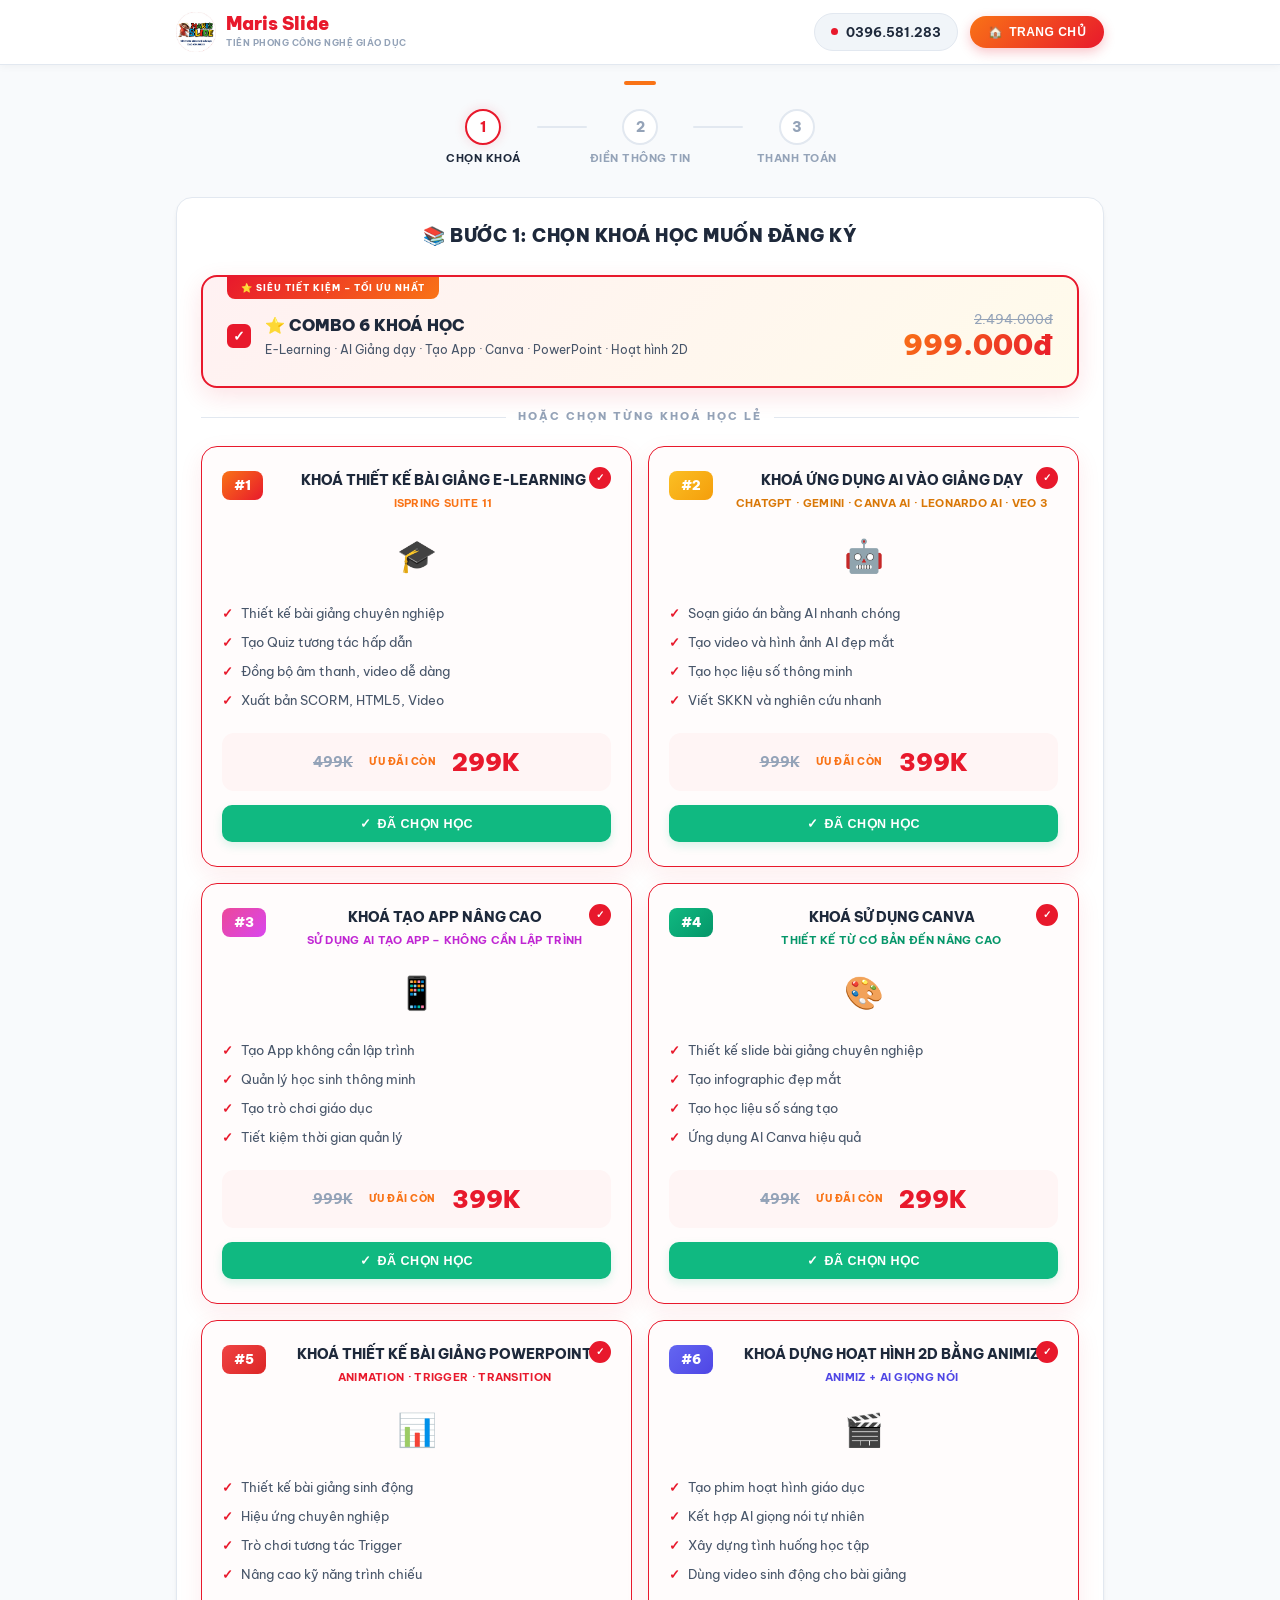
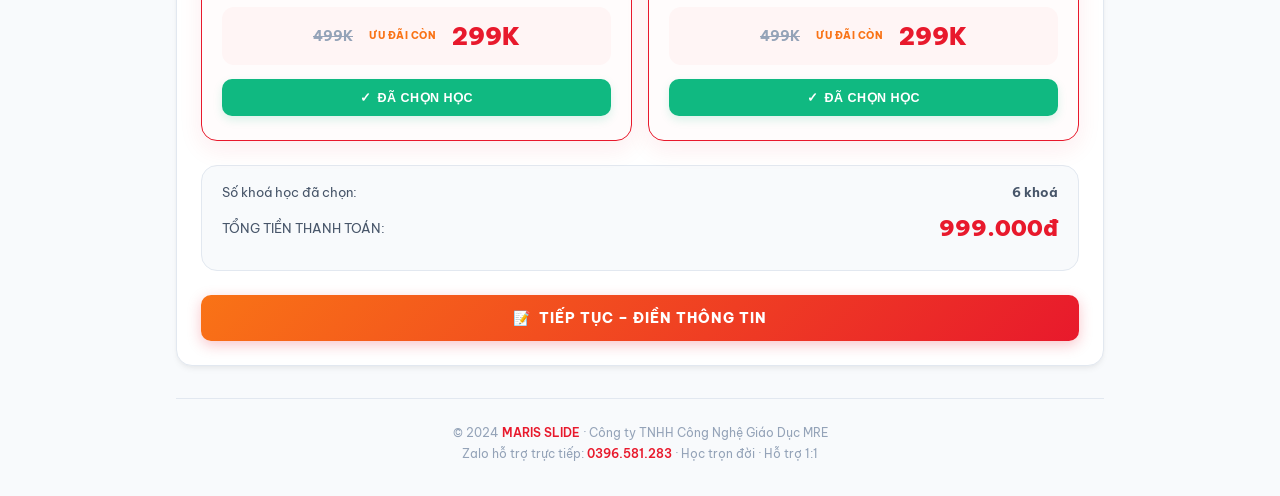
==== public/dangky.html @ 6b8b366e "Add files via upload" ====
<!doctype html>
<html lang="vi">
<head>
  <meta charset="UTF-8" />
  <meta name="viewport" content="width=device-width, initial-scale=1.0, maximum-scale=1.0" />
  <title>Đăng Ký & Thanh Toán – Khoá Học Công Nghệ | MARIS SLIDE</title>
  <meta name="description" content="Đăng ký ngay các khoá học công nghệ dành cho giáo viên. Thanh toán nhanh chóng, tiện lợi qua QR code ngân hàng." />
  <link rel="preconnect" href="https://fonts.googleapis.com" />
  <link rel="preconnect" href="https://fonts.gstatic.com" crossorigin />
  <link href="https://fonts.googleapis.com/css2?family=Be+Vietnam+Pro:wght@400;500;600;700;800;900&display=swap" rel="stylesheet" />
  <style>
    /* ============================================
       RESET & VARIABLES
       ============================================ */
    *, *::before, *::after { box-sizing: border-box; margin: 0; padding: 0; }

    :root {
      --red: #e8192c;
      --red-dark: #c01020;
      --orange: #f97316;
      --orange-light: #fdba74;
      --yellow: #fbbf24;
      --green: #10b981;
      --green-dark: #059669;
      --bg-page: #f8fafc;
      --bg-card: #ffffff;
      --text-dark: #1e293b;
      --text-body: #475569;
      --text-muted: #94a3b8;
      --border: #e2e8f0;
      --font: 'Be Vietnam Pro', sans-serif;
      --radius: 16px;
      --radius-sm: 10px;
      --shadow: 0 4px 6px -1px rgba(0,0,0,0.05), 0 2px 4px -1px rgba(0,0,0,0.03);
      --shadow-lg: 0 10px 25px -5px rgba(0,0,0,0.08), 0 8px 10px -6px rgba(0,0,0,0.05);
    }

    html { scroll-behavior: smooth; }

    body {
      font-family: var(--font);
      background: var(--bg-page);
      color: var(--text-body);
      line-height: 1.6;
      min-height: 100vh;
    }

    .wrap { position: relative; z-index: 1; max-width: 960px; margin: 0 auto; padding: 0 16px; }

    /* ============================================
       HEADER (Matches Screenshot Light Theme)
       ============================================ */
    header.top-nav {
      background: #ffffff;
      border-bottom: 1px solid var(--border);
      position: sticky; top: 0; z-index: 100;
      box-shadow: 0 2px 8px rgba(0,0,0,0.04);
    }

    .top-nav-inner {
      display: flex; align-items: center; justify-content: space-between;
      max-width: 960px; margin: 0 auto; padding: 12px 16px;
    }

    .brand-logo-area {
      display: flex; align-items: center; gap: 10px;
      text-decoration: none;
    }

    .brand-logo-img {
      height: 40px; width: auto; object-fit: contain; border-radius: 6px;
    }

    .brand-title-area { display: flex; flex-direction: column; }
    .brand-main-title { font-size: 18px; font-weight: 900; color: var(--red); line-height: 1.1; }
    .brand-tagline { font-size: 9px; font-weight: 700; color: var(--text-muted); text-transform: uppercase; letter-spacing: 0.5px; margin-top: 2px; }

    .nav-actions { display: flex; align-items: center; gap: 12px; }

    .phone-pill {
      display: flex; align-items: center; gap: 8px;
      font-size: 13px; font-weight: 700; color: var(--text-dark);
      background: #f1f5f9; border: 1.5px solid var(--border);
      padding: 8px 16px; border-radius: 50px; text-decoration: none;
      transition: all 0.25s;
    }

    .phone-pill::before {
      content: ''; width: 7px; height: 7px; border-radius: 50%;
      background: var(--red); animation: pulse-dot 1.5s ease-in-out infinite;
    }

    @keyframes pulse-dot {
      0%, 100% { box-shadow: 0 0 0 0 rgba(232,25,44,0.6); }
      50% { box-shadow: 0 0 0 5px rgba(232,25,44,0); }
    }

    .phone-pill:hover { border-color: var(--red); color: var(--red); background: #fff1f3; }

    .nav-btn {
      display: inline-flex; align-items: center; gap: 6px;
      background: linear-gradient(135deg, var(--orange), var(--red));
      color: #ffffff; font-size: 12px; font-weight: 800;
      padding: 9px 18px; border-radius: 50px; border: none;
      text-transform: uppercase; letter-spacing: 0.5px;
      box-shadow: 0 4px 12px rgba(232,25,44,0.25);
      cursor: pointer; transition: all 0.25s;
    }

    .nav-btn:hover {
      transform: translateY(-1px);
      box-shadow: 0 6px 16px rgba(232,25,44,0.35);
    }

    /* Small Orange bar under header */
    .header-bar-accent {
      width: 32px; height: 4px; background: var(--orange);
      border-radius: 2px; margin: 16px auto 0;
    }

    /* ============================================
       STEPS INDICATOR (Light Theme)
       ============================================ */
    .steps-bar {
      display: flex; align-items: center; justify-content: center;
      gap: 0; margin: 24px auto 32px; max-width: 440px; padding: 0 10px;
    }

    .step-item { display: flex; flex-direction: column; align-items: center; gap: 6px; flex: 1; }

    .step-circle {
      width: 36px; height: 36px; border-radius: 50%;
      display: flex; align-items: center; justify-content: center;
      font-weight: 800; font-size: 14px;
      border: 2px solid var(--border); background: #ffffff; color: var(--text-muted);
      transition: all 0.35s ease;
    }

    .step-circle.active {
      border-color: var(--red); background: #ffffff; color: var(--red);
      box-shadow: 0 0 12px rgba(232,25,44,0.15);
    }

    .step-circle.done {
      border-color: var(--green); background: var(--green); color: #ffffff;
      box-shadow: 0 0 8px rgba(16,185,129,0.2);
    }

    .step-label { font-size: 11px; font-weight: 700; color: var(--text-muted); text-transform: uppercase; letter-spacing: 0.5px; text-align:center; line-height: 1.3; }
    .step-label.active { color: var(--text-dark); }
    .step-label.done { color: var(--green); }

    .step-connector {
      height: 2px; flex: 1; max-width: 50px;
      background: var(--border); border-radius: 1px; margin-bottom: 20px;
      transition: background 0.35s ease;
    }
    .step-connector.done { background: var(--green); }

    /* ============================================
       PAGE CONTAINER
       ============================================ */
    .container-body {
      background: #ffffff; border: 1px solid var(--border);
      border-radius: var(--radius); padding: 24px;
      box-shadow: var(--shadow); margin-bottom: 32px;
    }

    .sec-title {
      font-size: 18px; font-weight: 900; color: var(--text-dark);
      text-align: center; margin-bottom: 24px; text-transform: uppercase; letter-spacing: 0.5px;
    }

    /* ============================================
       STEP 1: COURSE SELECTION
       ============================================ */
    #step1 { display: block; }
    #step2 { display: none; }
    #step3 { display: none; }

    /* Combo Banner (Screenshot matching style) */
    .combo-banner {
      background: linear-gradient(135deg, #fff5f5 0%, #fffbf5 50%, #ffffff 100%);
      border: 2px solid var(--orange); border-radius: var(--radius);
      padding: 24px; margin-bottom: 20px; position: relative; overflow: hidden;
      cursor: pointer; transition: all 0.3s ease;
      box-shadow: 0 4px 15px rgba(249,115,22,0.06);
    }

    .combo-banner:hover {
      transform: translateY(-2px);
      box-shadow: 0 8px 24px rgba(249,115,22,0.12);
    }

    .combo-banner.selected {
      border-color: var(--red);
      background: linear-gradient(135deg, #fff1f2 0%, #fffbeb 100%);
      box-shadow: 0 8px 24px rgba(232,25,44,0.12);
    }

    .combo-badge-top {
      position: absolute; top: 0; left: 24px;
      background: linear-gradient(135deg, var(--red), var(--orange));
      font-size: 9px; font-weight: 800; color: #ffffff; padding: 4px 14px;
      border-radius: 0 0 8px 8px; letter-spacing: 1px; text-transform: uppercase;
    }

    .combo-inner {
      display: flex; align-items: center; justify-content: space-between;
      flex-wrap: wrap; gap: 16px; margin-top: 8px;
    }

    .combo-left { display: flex; align-items: center; gap: 14px; flex: 1; min-width: 0; }

    .combo-check {
      width: 24px; height: 24px; border-radius: 6px; border: 2px solid var(--orange);
      background: #ffffff; display: flex; align-items: center; justify-content: center;
      font-size: 14px; font-weight: 900; flex-shrink: 0; transition: all 0.3s;
      color: transparent;
    }

    .combo-banner.selected .combo-check {
      background: var(--red); border-color: var(--red); color: #ffffff;
    }

    .combo-name { font-size: 16px; font-weight: 900; color: var(--text-dark); text-transform: uppercase; }
    .combo-sub { font-size: 12px; color: var(--text-body); margin-top: 3px; line-height: 1.4; }

    .combo-price { text-align: right; flex-shrink: 0; }
    .combo-price-old { font-size: 13px; color: var(--text-muted); text-decoration: line-through; display: block; }
    .combo-price-new {
      font-size: 28px; font-weight: 900;
      background: linear-gradient(135deg, var(--orange), var(--red));
      -webkit-background-clip: text; -webkit-text-fill-color: transparent; background-clip: text;
      line-height: 1.1;
    }

    .divider-or {
      text-align: center; font-size: 11px; font-weight: 800; color: var(--text-muted);
      text-transform: uppercase; letter-spacing: 2px; margin: 20px 0;
      display: flex; align-items: center; gap: 12px;
    }
    .divider-or::before, .divider-or::after {
      content: ''; flex: 1; height: 1px; background: var(--border);
    }

    /* Course Grid */
    .courses-grid {
      display: grid; grid-template-columns: repeat(2, 1fr); gap: 16px;
    }

    @media (max-width: 640px) {
      .courses-grid { grid-template-columns: 1fr; gap: 14px; }
    }

    /* Cards (Match Screenshot Style) */
    .course-card {
      background: var(--bg-card);
      border: 1px solid var(--border);
      border-radius: var(--radius); padding: 24px 20px;
      cursor: pointer; position: relative; overflow: hidden;
      transition: all 0.3s cubic-bezier(0.16, 1, 0.3, 1);
      display: flex; flex-direction: column; gap: 14px;
      box-shadow: 0 4px 12px rgba(0,0,0,0.015);
    }

    .course-card:hover {
      transform: translateY(-3px);
      box-shadow: var(--shadow-lg);
      border-color: #cbd5e1;
    }

    .course-card.selected {
      border-color: var(--red);
      box-shadow: 0 8px 24px rgba(232,25,44,0.08);
      background: #fffcfc;
    }

    .card-top { display: flex; align-items: flex-start; gap: 12px; }

    /* Number badge sitting top-left (Screenshot style) */
    .card-num-badge {
      font-size: 13px; font-weight: 900; color: #ffffff;
      padding: 4px 12px; border-radius: 8px; flex-shrink: 0;
    }

    .course-card.selected .card-check-corner {
      background: var(--red); border-color: var(--red); color: #ffffff;
    }

    .card-check-corner {
      position: absolute; top: 20px; right: 20px;
      width: 22px; height: 22px; border-radius: 50%;
      border: 2px solid var(--border); background: #ffffff;
      display: flex; align-items: center; justify-content: center;
      font-size: 10px; font-weight: 900; color: transparent;
      transition: all 0.25s;
    }

    .card-icon { font-size: 32px; display: block; margin: 4px auto 0; text-align: center; }

    .card-info { flex: 1; min-width: 0; text-align: center; }
    .card-title { font-size: 14px; font-weight: 800; text-transform: uppercase; color: var(--text-dark); line-height: 1.4; }
    .card-subtitle { font-size: 11px; font-weight: 700; margin-top: 4px; letter-spacing: 0.3px; text-transform: uppercase; }

    /* Red bullet feature list */
    .card-features { list-style: none; flex: 1; padding: 4px 0; }
    .card-features li {
      font-size: 12.5px; color: var(--text-body); padding: 4px 0;
      display: flex; gap: 8px; align-items: flex-start;
    }
    .card-features li::before {
      content: '✓'; color: var(--red); font-weight: 900; font-size: 13px; flex-shrink: 0;
    }

    /* Pricing box (Light pink theme) */
    .card-pricing-box {
      display: flex; align-items: center; justify-content: center; gap: 16px;
      background: #fff5f5; border-radius: 12px; padding: 10px 14px;
    }
    .price-old { font-size: 14px; font-weight: 700; color: var(--text-muted); text-decoration: line-through; }
    .price-promo-lbl { font-size: 10px; font-weight: 800; color: var(--orange); text-transform: uppercase; letter-spacing: 0.5px; }
    .price-new {
      font-size: 24px; font-weight: 900; color: var(--red);
    }

    /* Orange gradient main buttons (Screenshot style) */
    .card-select-btn {
      width: 100%; padding: 11px; border: none; border-radius: 10px;
      font-size: 12.5px; font-weight: 800; text-transform: uppercase; letter-spacing: 0.5px;
      background: linear-gradient(135deg, var(--orange), var(--red));
      color: #ffffff; cursor: pointer; transition: all 0.25s;
      display: flex; align-items: center; justify-content: center; gap: 6px;
      box-shadow: 0 4px 10px rgba(232,25,44,0.15);
    }

    .course-card.selected .card-select-btn {
      background: var(--green);
      box-shadow: 0 4px 10px rgba(16,185,129,0.15);
    }

    /* Price Summary Box */
    .price-summary {
      background: #f8fafc; border: 1.5px solid var(--border); border-radius: var(--radius);
      padding: 16px 20px; margin: 24px 0; display: none;
    }

    .price-summary.show { display: block; }
    .ps-row { display: flex; justify-content: space-between; align-items: center; font-size: 13px; color: var(--text-body); margin-bottom: 8px; }
    .ps-row:last-child { margin-bottom: 0; }
    .ps-total {
      font-size: 22px; font-weight: 900; color: var(--red);
    }

    /* ============================================
       STEP 2: FORM INPUTS
       ============================================ */
    .form-card { display: flex; flex-direction: column; gap: 20px; }

    .selected-summary {
      background: #f8fafc; border: 1.5px solid var(--border);
      border-radius: var(--radius-sm); padding: 16px; margin-bottom: 8px;
    }
    .ss-title { font-size: 12px; font-weight: 800; color: var(--text-dark); text-transform: uppercase; letter-spacing: 1px; margin-bottom: 12px; }
    .ss-course { font-size: 13px; color: var(--text-body); padding: 4px 0; display: flex; align-items: center; gap: 8px; }
    .ss-course::before { content: '✓'; color: var(--green); font-weight: 900; }
    .ss-total { font-size: 15px; font-weight: 800; color: var(--red); margin-top: 10px; padding-top: 10px; border-top: 1px dashed var(--border); }

    .form-group { display: flex; flex-direction: column; gap: 6px; }
    .form-grid { display: grid; grid-template-columns: 1fr 1fr; gap: 16px; }
    @media (max-width: 640px) { .form-grid { grid-template-columns: 1fr; gap: 14px; } }

    .form-label {
      font-size: 11px; font-weight: 800; color: var(--text-dark);
      text-transform: uppercase; letter-spacing: 0.5px;
    }

    .form-input {
      width: 100%; padding: 12px 14px;
      background: #ffffff; border: 1.5px solid var(--border);
      border-radius: var(--radius-sm); color: var(--text-dark); font-size: 14px;
      outline: none; transition: all 0.25s;
    }

    .form-input::placeholder { color: var(--text-muted); }
    .form-input:focus {
      border-color: var(--red);
      box-shadow: 0 0 0 3px rgba(232,25,44,0.06);
    }

    .form-err { color: var(--red); font-size: 12px; font-weight: 700; margin-top: 4px; }

    /* ============================================
       STEP 3: PAYMENT
       ============================================ */
    .pay-card { border-radius: var(--radius); overflow: hidden; }

    .pay-header {
      padding: 16px 20px; background: #fff5f5; border-bottom: 1.5px solid var(--border);
    }
    .pay-course-lbl {
      font-size: 13px; font-weight: 700; color: var(--red);
      background: #ffffff; border: 1px solid rgba(232,25,44,0.2);
      border-radius: 6px; padding: 6px 12px; display: inline-block; margin-top: 8px;
    }

    .pay-code-box {
      background: linear-gradient(135deg, #fffbeb, #fffbeb);
      border: 1.5px solid var(--orange-light); border-radius: var(--radius-sm);
      padding: 16px; text-align: center; margin: 16px 0;
    }
    .pay-code-label { font-size: 11px; font-weight: 800; text-transform: uppercase; letter-spacing: 1px; color: var(--text-body); margin-bottom: 6px; }
    .pay-code-value {
      font-size: 26px; font-weight: 900; letter-spacing: 4px; color: var(--orange);
      font-family: 'Courier New', monospace; margin-bottom: 4px; cursor: pointer;
    }
    .pay-code-hint { font-size: 11px; color: var(--text-muted); }

    /* Bank tabs */
    .bank-tabs { display: flex; gap: 8px; margin-bottom: 16px; }
    .bank-tab {
      flex: 1; padding: 10px 8px;
      border: 1.5px solid var(--border); border-radius: var(--radius-sm);
      background: #f8fafc; color: var(--text-body);
      font-size: 13px; font-weight: 700; cursor: pointer; font-family: var(--font);
      transition: all 0.25s;
    }
    .bank-tab.active {
      border-color: var(--red); background: #ffffff; color: var(--red);
      box-shadow: 0 2px 8px rgba(232,25,44,0.06);
    }

    /* Bank panel */
    .bank-panel { display: none; }
    .bank-panel.active { display: block; }

    .bi-row { display: flex; align-items: center; gap: 12px; padding: 10px 14px; background: #f8fafc; border: 1px solid var(--border); border-radius: 8px; margin-bottom: 6px; }
    .bi-label { font-size: 11px; font-weight: 800; color: var(--text-muted); text-transform: uppercase; min-width: 90px; flex-shrink: 0; }
    .bi-value { font-size: 13px; font-weight: 700; color: var(--text-dark); }
    .bi-stk { font-size: 18px; font-weight: 900; color: var(--red); cursor: pointer; display: flex; align-items: center; gap: 6px; }
    .bi-stk:hover { color: var(--orange); }

    /* QR Code */
    .qr-wrap { text-align: center; padding: 16px 0 8px; }
    .qr-label { font-size: 11px; color: var(--text-muted); text-transform: uppercase; letter-spacing: 0.5px; margin-bottom: 12px; }
    .qr-frame { background: #ffffff; border-radius: 12px; padding: 10px; display: inline-block; box-shadow: 0 4px 20px rgba(0,0,0,0.05); border: 1.5px solid var(--border); }
    .qr-img { width: 180px; height: 180px; display: block; border-radius: 6px; }
    .qr-brand { margin-top: 10px; font-size: 13px; font-weight: 800; }
    .mb-brand { color: #003893; }
    .tcb-brand { color: #ed1c24; }

    /* Pay note */
    .pay-note {
      display: flex; align-items: flex-start; gap: 12px;
      background: #f0fdf4; border: 1px solid #bbf7d0; border-radius: var(--radius-sm);
      padding: 14px 16px; margin: 16px 0;
    }
    .pay-note-ico { font-size: 20px; flex-shrink: 0; }
    .pay-note-txt { font-size: 13px; color: var(--text-body); line-height: 1.6; }
    .pay-note-txt strong { color: var(--green-dark); }
    .pay-note-txt a { color: var(--red); text-decoration: none; font-weight: 700; }

    /* Zalo btn */
    .zalo-btn {
      display: flex; align-items: center; justify-content: center; gap: 8px;
      width: 100%; padding: 14px; background: #0068ff;
      color: #ffffff; font-size: 14px; font-weight: 800;
      border-radius: var(--radius-sm); text-decoration: none;
      text-transform: uppercase; letter-spacing: 1px;
      box-shadow: 0 4px 14px rgba(0,104,255,0.3);
      transition: all 0.28s;
    }
    .zalo-btn:hover { transform: translateY(-1px); box-shadow: 0 6px 20px rgba(0,104,255,0.4); }

    /* ============================================
       BUTTONS
       ============================================ */
    .btn-primary {
      width: 100%; padding: 14px; margin-top: 10px;
      background: linear-gradient(135deg, var(--orange), var(--red));
      color: #ffffff; font-size: 14px; font-weight: 800;
      border: none; border-radius: var(--radius-sm); cursor: pointer;
      text-transform: uppercase; letter-spacing: 1px;
      box-shadow: 0 4px 14px rgba(232,25,44,0.25);
      transition: all 0.28s;
      display: flex; align-items: center; justify-content: center; gap: 8px;
      font-family: var(--font);
    }
    .btn-primary:hover:not(:disabled) { transform: translateY(-1px); box-shadow: 0 6px 20px rgba(232,25,44,0.35); }
    .btn-primary:disabled { opacity: 0.6; cursor: not-allowed; }

    .btn-back {
      display: flex; align-items: center; justify-content: center; gap: 6px;
      width: 100%; padding: 11px;
      background: #f1f5f9; border: 1.5px solid var(--border);
      border-radius: var(--radius-sm); color: var(--text-body);
      font-size: 13px; font-weight: 700; cursor: pointer;
      transition: all 0.25s; margin-top: 10px;
    }
    .btn-back:hover { background: #e2e8f0; }

    /* ============================================
       SUCCESS PANEL
       ============================================ */
    .success-panel { text-align: center; padding: 24px 16px; display: none; }
    .success-panel.show { display:block; }
    .success-icon { font-size: 54px; display: block; margin-bottom: 12px; }
    .success-title { font-size: 20px; font-weight: 900; color: var(--green-dark); margin-bottom: 8px; }
    .success-text { font-size: 13.5px; color: var(--text-body); line-height: 1.6; }

    /* ============================================
       TOAST
       ============================================ */
    .toast {
      position: fixed; bottom: 30px; left: 50%; transform: translateX(-50%);
      background: rgba(16,185,129,0.95); color: #ffffff; padding: 10px 24px;
      border-radius: 50px; font-size: 13.5px; font-weight: 700;
      z-index: 9999; opacity: 0; transition: opacity 0.3s;
      pointer-events: none; white-space: nowrap;
      box-shadow: 0 4px 12px rgba(0,0,0,0.1);
    }
    .toast.show { opacity: 1; }

    /* ============================================
       FOOTER
       ============================================ */
    footer {
      text-align: center; padding: 24px 16px 32px;
      border-top: 1px solid var(--border);
      margin-top: 16px;
    }
    footer p { color: var(--text-muted); font-size: 11.5px; line-height: 1.8; }
    footer a { color: var(--red); text-decoration: none; font-weight: 600; }

    /* ============================================
       MOBILE REFINEMENTS
       ============================================ */
    @media (max-width: 480px) {
      .wrap { padding: 0 10px; }
      .container-body { padding: 16px; }
      .top-nav-inner { padding: 10px 12px; }
      .phone-pill { display: none; }
      .combo-inner { flex-direction: column; align-items: flex-start; }
      .combo-price { align-self: flex-end; margin-top: -8px; }
    }
  </style>
</head>
<body>

  <!-- HEADER -->
  <header class="top-nav">
    <div class="top-nav-inner">
      <a href="/" class="brand-logo-area">
        <img src="/logo.png" alt="Maris Slide Logo" class="brand-logo-img" onerror="this.src='src/logo.png';this.onerror=null;" />
        <div class="brand-title-area">
          <span class="brand-main-title">Maris Slide</span>
          <span class="brand-tagline">Tiên phong công nghệ giáo dục</span>
        </div>
      </a>
      <div class="nav-actions">
        <a href="https://zalo.me/0396581283" target="_blank" rel="noopener noreferrer" class="phone-pill">
          <span>0396.581.283</span>
        </a>
        <button class="nav-btn" onclick="window.location.href='/'">
          <span>🏠</span> Trang Chủ
        </button>
      </div>
    </div>
  </header>

  <div class="wrap">
    <div class="header-bar-accent"></div>

    <!-- Steps -->
    <div class="steps-bar" id="steps-bar">
      <div class="step-item">
        <div class="step-circle active" id="step-circle-1">1</div>
        <div class="step-label active" id="step-label-1">Chọn khoá</div>
      </div>
      <div class="step-connector" id="conn-1"></div>
      <div class="step-item">
        <div class="step-circle" id="step-circle-2">2</div>
        <div class="step-label" id="step-label-2">Điền thông tin</div>
      </div>
      <div class="step-connector" id="conn-2"></div>
      <div class="step-item">
        <div class="step-circle" id="step-circle-3">3</div>
        <div class="step-label" id="step-label-3">Thanh toán</div>
      </div>
    </div>

    <!-- MAIN BODY -->
    <main class="container-body">

      <!-- ==================== STEP 1: CHOOSE COURSE ==================== -->
      <section id="step1">
        <div class="sec-title">📚 Bước 1: Chọn Khoá Học Muốn Đăng Ký</div>

        <!-- Combo Card -->
        <div class="combo-banner" id="combo-card" onclick="toggleCombo()">
          <div class="combo-badge-top">⭐ Siêu tiết kiệm – Tối ưu nhất</div>
          <div class="combo-inner">
            <div class="combo-left">
              <div class="combo-check" id="combo-check">✓</div>
              <div class="combo-info">
                <div class="combo-name">⭐ COMBO 6 KHOÁ HỌC</div>
                <div class="combo-sub">E-Learning · AI Giảng dạy · Tạo App · Canva · PowerPoint · Hoạt hình 2D</div>
              </div>
            </div>
            <div class="combo-price">
              <span class="combo-price-old">2.494.000đ</span>
              <span class="combo-price-new">999.000đ</span>
            </div>
          </div>
        </div>

        <div class="divider-or">Hoặc chọn từng khoá học lẻ</div>

        <!-- Individual Grid -->
        <div class="courses-grid" id="courses-grid"></div>

        <!-- Summary -->
        <div class="price-summary" id="price-summary">
          <div class="ps-row">
            <span>Số khoá học đã chọn:</span>
            <strong id="ps-count">0</strong>
          </div>
          <div class="ps-row">
            <span>TỔNG TIỀN THANH TOÁN:</span>
            <span class="ps-total" id="ps-total">0đ</span>
          </div>
          <div class="combo-upgrade-tip" id="combo-upgrade-tip" style="display:none">
            🎉 Đã tự động áp dụng giá <strong>COMBO 999K</strong> tối ưu nhất cho thầy cô!
          </div>
        </div>

        <button class="btn-primary" style="margin-top:20px" onclick="goToStep2()">
          <span>📝</span> Tiếp Tục – Điền Thông Tin
        </button>
      </section>

      <!-- ==================== STEP 2: REGISTER FORM ==================== -->
      <section id="step2">
        <div class="sec-title">📝 Bước 2: Điền Thông Tin Đăng Ký</div>

        <div class="form-card">
          <!-- Summary recap -->
          <div class="selected-summary" id="selected-summary">
            <div class="ss-title">✅ Khoá học đăng ký</div>
            <div id="ss-list"></div>
            <div class="ss-total" id="ss-total"></div>
          </div>

          <!-- Success block -->
          <div id="reg-success-box" class="success-panel">
            <span class="success-icon">✅</span>
            <div class="success-title">Đăng ký thành công!</div>
            <div class="success-text">
              Cảm ơn thầy cô <strong id="success-name"></strong>!<br>
              Hệ thống đã ghi nhận thông tin đăng ký. Vui lòng chuyển khoản ở bước tiếp theo để nhận tài khoản kích hoạt.
            </div>
            <button class="btn-primary" style="margin-top:24px" onclick="goToStep3()">
              <span>💳</span> Đi Đến Thanh Toán
            </button>
          </div>

          <!-- Input fields -->
          <form id="reg-form" onsubmit="submitForm(event)" novalidate>
            <div class="form-group">
              <label class="form-label" for="f-name">👤 Họ và Tên</label>
              <input id="f-name" class="form-input" type="text" placeholder="Nhập họ và tên đầy đủ..." autocomplete="name" />
            </div>
            <div class="form-group">
              <label class="form-label" for="f-email">📧 Email nhận bài giảng</label>
              <input id="f-email" class="form-input" type="email" placeholder="example@gmail.com" autocomplete="email" />
            </div>
            <div class="form-group">
              <label class="form-label" for="f-zalo">💬 Số điện thoại Zalo</label>
              <input id="f-zalo" class="form-input" type="tel" placeholder="0xxx.xxx.xxx" autocomplete="tel" />
            </div>
            <div class="form-grid">
              <div class="form-group">
                <label class="form-label" for="f-ward">📍 Xã (Phường)</label>
                <input id="f-ward" class="form-input" type="text" placeholder="Xã / phường..." />
              </div>
              <div class="form-group">
                <label class="form-label" for="f-province">🏙️ Tỉnh (Thành phố)</label>
                <input id="f-province" class="form-input" type="text" placeholder="Tỉnh / thành phố..." />
              </div>
            </div>
            <div id="form-err" class="form-err"></div>
            <button type="submit" id="btn-submit" class="btn-primary">
              <span>🚀</span> Xác Nhận Đăng Ký
            </button>
          </form>

          <button class="btn-back" onclick="goToStep1()">← Quay lại chọn khoá học</button>
        </div>
      </section>

      <!-- ==================== STEP 3: PAYMENT ==================== -->
      <section id="step3">
        <div class="sec-title">💳 Bước 3: Hoàn Tất Thanh Toán</div>

        <div class="pay-card">
          <div class="pay-header">
            <div style="font-size:11px;font-weight:800;text-transform:uppercase;letter-spacing:1px;color:var(--text-muted)">Phương thức chuyển khoản qua ngân hàng</div>
            <div id="pay-course-label" class="pay-course-lbl"></div>
          </div>

          <div class="pay-body">
            <!-- Code -->
            <div class="pay-code-box">
              <div class="pay-code-label">Nội dung chuyển khoản bắt buộc</div>
              <div class="pay-code-value" id="pay-code" onclick="copyCode()" title="Click để sao chép"></div>
              <div class="pay-code-hint">📋 Click lên đoạn mã để sao chép nhanh</div>
            </div>

            <!-- Tabs -->
            <div class="bank-tabs">
              <button class="bank-tab active" id="tab-mb" onclick="switchBank('mb')">🏦 MB Bank</button>
              <button class="bank-tab" id="tab-tcb" onclick="switchBank('tcb')">🏦 Techcombank</button>
            </div>

            <!-- MB -->
            <div class="bank-panel active" id="panel-mb">
              <div class="bi-row"><div class="bi-label">Chủ TK</div><div class="bi-value">CONG TY TNHH CONG NGHE GIAO DUC MRE</div></div>
              <div class="bi-row"><div class="bi-label">Số TK</div><div class="bi-stk" onclick="copySTK('353536888')">353536888 <span class="copy-ico">📋</span></div></div>
              <div class="bi-row"><div class="bi-label">Ngân hàng</div><div class="bi-value">MB Bank (Ngân hàng Quân đội)</div></div>
              <div class="qr-wrap">
                <div class="qr-label">Quét mã QR dưới đây để chuyển khoản tự động điền</div>
                <div class="qr-frame"><img id="qr-mb" src="" alt="QR MB Bank" class="qr-img" /></div>
                <div class="qr-brand mb-brand">MB Bank</div>
              </div>
            </div>

            <!-- TCB -->
            <div class="bank-panel" id="panel-tcb">
              <div class="bi-row"><div class="bi-label">Chủ TK</div><div class="bi-value">CONG TY TNHH CONG NGHE GIAO DUC MRE</div></div>
              <div class="bi-row"><div class="bi-label">Số TK</div><div class="bi-stk" onclick="copySTK('836869999')">836869999 <span class="copy-ico">📋</span></div></div>
              <div class="bi-row"><div class="bi-label">Ngân hàng</div><div class="bi-value">Techcombank (TMCP Kỹ Thương)</div></div>
              <div class="qr-wrap">
                <div class="qr-label">Quét mã QR dưới đây để chuyển khoản tự động điền</div>
                <div class="qr-frame"><img id="qr-tcb" src="" alt="QR Techcombank" class="qr-img" /></div>
                <div class="qr-brand tcb-brand">Techcombank</div>
              </div>
            </div>

            <!-- Note -->
            <div class="pay-note">
              <div class="pay-note-ico">💬</div>
              <div class="pay-note-txt">
                Sau khi chuyển khoản xong, thầy cô hãy bấm <strong>"Báo Zalo Đã Thanh Toán"</strong> bên dưới để nhân viên kích hoạt tài khoản học ngay lập tức.
              </div>
            </div>

            <a href="https://zalo.me/0396581283" target="_blank" rel="noopener noreferrer" class="zalo-btn">
              <span>💬</span> Báo Zalo Đã Thanh Toán (0396.581.283)
            </a>

            <button class="btn-back" onclick="goToStep1()">← Quay lại Trang Chủ Đăng Ký</button>
          </div>
        </div>
      </section>

    </main>

    <!-- FOOTER -->
    <footer>
      <p>© 2024 <a href="https://zalo.me/0396581283" target="_blank" rel="noopener noreferrer">MARIS SLIDE</a> · Công ty TNHH Công Nghệ Giáo Dục MRE<br>
      Zalo hỗ trợ trực tiếp: <a href="https://zalo.me/0396581283" target="_blank">0396.581.283</a> · Học trọn đời · Hỗ trợ 1:1</p>
    </footer>
  </div>

  <div class="toast" id="toast"></div>

  <script>
    /* ======================================================
       COURSES DATA (Matches Original Pricing and Info)
       ====================================================== */
    const GOOGLE_SCRIPT_URL = 'https://script.google.com/macros/s/AKfycbxfCRCO8-lU8p-flBTPR8gXcKhGfD4XxvcX9daP6tB6kIzfAfE_uPGzMHCq0he2P-Ma/exec';

    const COURSES = [
      {
        id: 1, icon: '🎓',
        title: 'Khoá Thiết Kế Bài Giảng E-Learning',
        subtitle: 'iSpring Suite 11',
        oldPrice: '499K', salePrice: '299K', price: 299000,
        discount: 'Ưu đãi -40%', code: 'ELEAR',
        badgeColor: 'linear-gradient(135deg, var(--orange), var(--red))',
        subtitleColor: 'var(--orange)',
        features: [
          'Thiết kế bài giảng chuyên nghiệp',
          'Tạo Quiz tương tác hấp dẫn',
          'Đồng bộ âm thanh, video dễ dàng',
          'Xuất bản SCORM, HTML5, Video'
        ]
      },
      {
        id: 2, icon: '🤖',
        title: 'Khoá Ứng Dụng AI Vào Giảng Dạy',
        subtitle: 'ChatGPT · Gemini · Canva AI · Leonardo AI · Veo 3',
        oldPrice: '999K', salePrice: '399K', price: 399000,
        discount: 'Ưu đãi -60%', code: 'AIVGD',
        badgeColor: 'linear-gradient(135deg, var(--yellow), #f59e0b)',
        subtitleColor: '#d97706',
        features: [
          'Soạn giáo án bằng AI nhanh chóng',
          'Tạo video và hình ảnh AI đẹp mắt',
          'Tạo học liệu số thông minh',
          'Viết SKKN và nghiên cứu nhanh'
        ]
      },
      {
        id: 3, icon: '📱',
        title: 'Khoá Tạo App Nâng Cao',
        subtitle: 'Sử dụng AI tạo APP – Không cần lập trình',
        oldPrice: '999K', salePrice: '399K', price: 399000,
        discount: 'Ưu đãi -60%', code: 'APPNC',
        badgeColor: 'linear-gradient(135deg, #ec4899, #d946ef)',
        subtitleColor: '#c026d3',
        features: [
          'Tạo App không cần lập trình',
          'Quản lý học sinh thông minh',
          'Tạo trò chơi giáo dục',
          'Tiết kiệm thời gian quản lý'
        ]
      },
      {
        id: 4, icon: '🎨',
        title: 'Khoá Sử Dụng Canva',
        subtitle: 'Thiết kế từ cơ bản đến nâng cao',
        oldPrice: '499K', salePrice: '299K', price: 299000,
        discount: 'Ưu đãi -40%', code: 'CANVA',
        badgeColor: 'linear-gradient(135deg, #10b981, #059669)',
        subtitleColor: 'var(--green-dark)',
        features: [
          'Thiết kế slide bài giảng chuyên nghiệp',
          'Tạo infographic đẹp mắt',
          'Tạo học liệu số sáng tạo',
          'Ứng dụng AI Canva hiệu quả'
        ]
      },
      {
        id: 5, icon: '📊',
        title: 'Khoá Thiết Kế Bài Giảng PowerPoint',
        subtitle: 'Animation · Trigger · Transition',
        oldPrice: '499K', salePrice: '299K', price: 299000,
        discount: 'Ưu đãi -40%', code: 'PPTBG',
        badgeColor: 'linear-gradient(135deg, #ef4444, #dc2626)',
        subtitleColor: 'var(--red)',
        features: [
          'Thiết kế bài giảng sinh động',
          'Hiệu ứng chuyên nghiệp',
          'Trò chơi tương tác Trigger',
          'Nâng cao kỹ năng trình chiếu'
        ]
      },
      {
        id: 6, icon: '🎬',
        title: 'Khoá Dựng Hoạt Hình 2D Bằng Animiz',
        subtitle: 'Animiz + AI Giọng Nói',
        oldPrice: '499K', salePrice: '299K', price: 299000,
        discount: 'Ưu đãi -40%', code: 'ANIMZ',
        badgeColor: 'linear-gradient(135deg, #6366f1, #4f46e5)',
        subtitleColor: '#4f46e5',
        features: [
          'Tạo phim hoạt hình giáo dục',
          'Kết hợp AI giọng nói tự nhiên',
          'Xây dựng tình huống học tập',
          'Dùng video sinh động cho bài giảng'
        ]
      }
    ];

    const COMBO = { name: 'Combo 6 Khoá Học - 999K', price: 999000, code: 'COMBO' };

    /* ======================================================
       STATE MANAGEMENT
       ====================================================== */
    let selectedCourses = new Set();
    let isComboSelected = true; // Default combo selected
    let paymentData = { courseName: '', price: 0, code: '' };
    let formData = {};
    let currentStep = 1;

    /* ======================================================
       RENDER CARDS
       ====================================================== */
    function renderCourses() {
      const grid = document.getElementById('courses-grid');
      grid.innerHTML = COURSES.map((c) => `
        <div class="course-card" id="card-${c.id}" onclick="toggleCourse(${c.id})">
          <div class="card-check-corner" id="check-${c.id}">✓</div>
          <div class="card-top">
            <span class="card-num-badge" style="background: ${c.badgeColor}">#${c.id}</span>
            <div class="card-info">
              <h3 class="card-title">${c.title}</h3>
              <div class="card-subtitle" style="color: ${c.subtitleColor}">${c.subtitle}</div>
            </div>
          </div>
          <div class="card-icon" aria-hidden="true">${c.icon}</div>
          <ul class="card-features">
            ${c.features.map(f => `<li>${f}</li>`).join('')}
          </ul>
          <div class="card-pricing-box">
            <span class="price-old">${c.oldPrice}</span>
            <span class="price-promo-lbl">Ưu đãi còn</span>
            <span class="price-new">${c.salePrice}</span>
          </div>
          <button class="card-select-btn" id="btn-select-${c.id}">
            <span>➕</span> Đăng Ký Khoá Này
          </button>
        </div>
      `).join('');
    }

    /* ======================================================
       SELECTION CONTROLLERS
       ====================================================== */
    function toggleCombo() {
      isComboSelected = !isComboSelected;
      if (isComboSelected) {
        COURSES.forEach(c => selectedCourses.add(c.id));
      } else {
        selectedCourses.clear();
      }
      updateUI();
    }

    function toggleCourse(id) {
      if (selectedCourses.has(id)) {
        selectedCourses.delete(id);
      } else {
        selectedCourses.add(id);
      }
      isComboSelected = selectedCourses.size === COURSES.length;
      updateUI();
    }

    function updateUI() {
      // Update Combo UI
      const comboCard = document.getElementById('combo-card');
      const comboCheck = document.getElementById('combo-check');
      if (isComboSelected) {
        comboCard.classList.add('selected');
        comboCheck.textContent = '✓';
      } else {
        comboCard.classList.remove('selected');
        comboCheck.textContent = '';
      }

      // Update Individual Cards
      COURSES.forEach(c => {
        const card = document.getElementById('card-' + c.id);
        const check = document.getElementById('check-' + c.id);
        const selectBtn = document.getElementById('btn-select-' + c.id);
        if (selectedCourses.has(c.id)) {
          card.classList.add('selected');
          check.textContent = '✓';
          selectBtn.innerHTML = '<span>✓</span> Đã Chọn Học';
        } else {
          card.classList.remove('selected');
          check.textContent = '';
          selectBtn.innerHTML = '<span>➕</span> Đăng Ký Khoá Này';
        }
      });

      // Price Summary
      const summary = document.getElementById('price-summary');
      const psCount = document.getElementById('ps-count');
      const psTotal = document.getElementById('ps-total');
      const upgradeTip = document.getElementById('combo-upgrade-tip');

      if (selectedCourses.size > 0) {
        summary.classList.add('show');
        const rawSum = Array.from(selectedCourses).reduce((s, id) => {
          const c = COURSES.find(x => x.id === id);
          return s + (c ? c.price : 0);
        }, 0);

        const isComboUpgrade = !isComboSelected && selectedCourses.size > 0 && rawSum >= 999000;
        const finalPrice = isComboSelected || isComboUpgrade ? 999000 : rawSum;

        psCount.textContent = `${selectedCourses.size} khoá`;
        psTotal.textContent = finalPrice.toLocaleString('vi-VN') + 'đ';
        upgradeTip.style.display = isComboUpgrade ? 'block' : 'none';
      } else {
        summary.classList.remove('show');
      }
    }

    /* ======================================================
       NAVIGATION LOGIC
       ====================================================== */
    function getPaymentDetails() {
      const selected = Array.from(selectedCourses);
      if (selected.length === 0) return { courseName: '', price: 0, code: '' };

      if (isComboSelected || selected.length === COURSES.length) {
        return { courseName: COMBO.name, price: COMBO.price, code: COMBO.code };
      }

      const rawSum = selected.reduce((s, id) => {
        const c = COURSES.find(x => x.id === id);
        return s + (c ? c.price : 0);
      }, 0);

      if (rawSum >= 999000) {
        return { courseName: COMBO.name, price: COMBO.price, code: COMBO.code };
      }

      const codes = [];
      const names = [];
      COURSES.forEach(c => {
        if (selectedCourses.has(c.id)) {
          codes.push(c.code);
          names.push(c.title);
        }
      });

      return { courseName: names.join(', '), price: rawSum, code: codes.join(' ') };
    }

    function goToStep2() {
      if (selectedCourses.size === 0) {
        showToast('⚠️ Vui lòng chọn ít nhất một khoá học!');
        return;
      }
      paymentData = getPaymentDetails();
      buildFormSummary();
      showStep(2);
      window.scrollTo({ top: 0, behavior: 'smooth' });
    }

    function goToStep1() {
      showStep(1);
      window.scrollTo({ top: 0, behavior: 'smooth' });
    }

    function goToStep3() {
      buildPaymentUI();
      showStep(3);
      window.scrollTo({ top: 0, behavior: 'smooth' });
    }

    function showStep(n) {
      currentStep = n;
      document.getElementById('step1').style.display = n === 1 ? 'block' : 'none';
      document.getElementById('step2').style.display = n === 2 ? 'block' : 'none';
      document.getElementById('step3').style.display = n === 3 ? 'block' : 'none';
      updateSteps();
    }

    function updateSteps() {
      for (let i = 1; i <= 3; i++) {
        const circle = document.getElementById('step-circle-' + i);
        const label = document.getElementById('step-label-' + i);
        circle.className = 'step-circle';
        label.className = 'step-label';

        if (i < currentStep) {
          circle.classList.add('done');
          label.classList.add('done');
          circle.textContent = '✓';
        } else if (i === currentStep) {
          circle.classList.add('active');
          label.classList.add('active');
          circle.textContent = i;
        } else {
          circle.textContent = i;
        }
      }

      for (let i = 1; i <= 2; i++) {
        const conn = document.getElementById('conn-' + i);
        conn.className = 'step-connector';
        if (i < currentStep) conn.classList.add('done');
      }
    }

    /* ======================================================
       FORM PREPARATION
       ====================================================== */
    function buildFormSummary() {
      const list = document.getElementById('ss-list');
      const total = document.getElementById('ss-total');

      if (paymentData.code === 'COMBO') {
        list.innerHTML = COURSES.map(c => `<div class="ss-course">${c.icon} ${c.title}</div>`).join('');
      } else {
        list.innerHTML = COURSES
          .filter(c => selectedCourses.has(c.id))
          .map(c => `<div class="ss-course">${c.icon} ${c.title}</div>`)
          .join('');
      }
      total.textContent = '💰 Tổng số tiền: ' + paymentData.price.toLocaleString('vi-VN') + 'đ';
    }

    /* ======================================================
       SUBMISSION
       ====================================================== */
    async function submitForm(e) {
      e.preventDefault();
      const err = document.getElementById('form-err');
      err.textContent = '';

      const name = document.getElementById('f-name').value.trim();
      const email = document.getElementById('f-email').value.trim();
      const zalo = document.getElementById('f-zalo').value.trim();
      const ward = document.getElementById('f-ward').value.trim();
      const province = document.getElementById('f-province').value.trim();

      if (!name) return showFieldError('⚠️ Vui lòng nhập họ và tên');
      if (!email || !email.includes('@')) return showFieldError('⚠️ Vui lòng nhập email hợp lệ');
      if (!zalo) return showFieldError('⚠️ Vui lòng nhập số Zalo');
      if (!ward) return showFieldError('⚠️ Vui lòng nhập xã / phường');
      if (!province) return showFieldError('⚠️ Vui lòng nhập tỉnh / thành phố');

      formData = { name, email, zalo, ward, province };
      document.getElementById('success-name').textContent = name;

      const btn = document.getElementById('btn-submit');
      btn.disabled = true;
      btn.innerHTML = '<span>⏳</span> Đang lưu đăng ký...';

      try {
        const params = new URLSearchParams({
          name, email, zalo, ward, province,
          course: paymentData.courseName,
          timestamp: new Date().toLocaleString('vi-VN'),
        });
        await fetch(`${GOOGLE_SCRIPT_URL}?${params}`, { method: 'GET', mode: 'no-cors' });
      } catch (_) {}

      btn.disabled = false;
      btn.innerHTML = '<span>🚀</span> Xác Nhận Đăng Ký';

      document.getElementById('reg-form').style.display = 'none';
      document.getElementById('reg-success-box').classList.add('show');
    }

    function showFieldError(msg) {
      document.getElementById('form-err').textContent = msg;
    }

    /* ======================================================
       PAYMENT SCREEN SETUP
       ====================================================== */
    function buildPaymentUI() {
      const { courseName, price, code } = paymentData;
      const nameEnc = encodeURIComponent('CONG TY TNHH CONG NGHE GIAO DUC MRE');
      const infoEnc = encodeURIComponent(code);

      document.getElementById('pay-code').textContent = code;
      document.getElementById('pay-course-label').textContent =
        (courseName || 'Khoá học') + ' – ' + price.toLocaleString('vi-VN') + 'đ';

      document.getElementById('qr-mb').src =
        `https://img.vietqr.io/image/MB-353536888-compact2.png?amount=${price}&addInfo=${infoEnc}&accountName=${nameEnc}`;
      document.getElementById('qr-tcb').src =
        `https://img.vietqr.io/image/TCB-836869999-compact2.png?amount=${price}&addInfo=${infoEnc}&accountName=${nameEnc}`;
    }

    function switchBank(bank) {
      ['mb', 'tcb'].forEach(b => {
        document.getElementById('tab-' + b).className = 'bank-tab' + (b === bank ? ' active' : '');
        document.getElementById('panel-' + b).className = 'bank-panel' + (b === bank ? ' active' : '');
      });
    }

    /* ======================================================
       COPIER
       ====================================================== */
    function copyCode() {
      const code = document.getElementById('pay-code').textContent;
      navigator.clipboard.writeText(code).catch(() => {});
      showToast('📋 Đã sao chép nội dung: ' + code);
    }

    function copySTK(stk) {
      navigator.clipboard.writeText(stk).catch(() => {});
      showToast('📋 Đã sao chép số TK: ' + stk);
    }

    function showToast(msg) {
      const t = document.getElementById('toast');
      t.textContent = msg;
      t.classList.add('show');
      setTimeout(() => t.classList.remove('show'), 2000);
    }

    /* ======================================================
       INIT & PARSE URL CONTROLLER
       ====================================================== */
    renderCourses();

    // Default: select combo courses
    COURSES.forEach(c => selectedCourses.add(c.id));
    updateUI();

    // Query String handler
    const urlParams = new URLSearchParams(window.location.search);
    const preselectedCourse = urlParams.get('course');

    if (preselectedCourse) {
      if (preselectedCourse === 'combo') {
        isComboSelected = true;
        COURSES.forEach(c => selectedCourses.add(c.id));
      } else {
        isComboSelected = false;
        selectedCourses.clear();
        const found = COURSES.find(c => c.code.toLowerCase() === preselectedCourse.toLowerCase());
        if (found) {
          selectedCourses.add(found.id);
        }
      }
      updateUI();
    }
  </script>
</body>
</html>
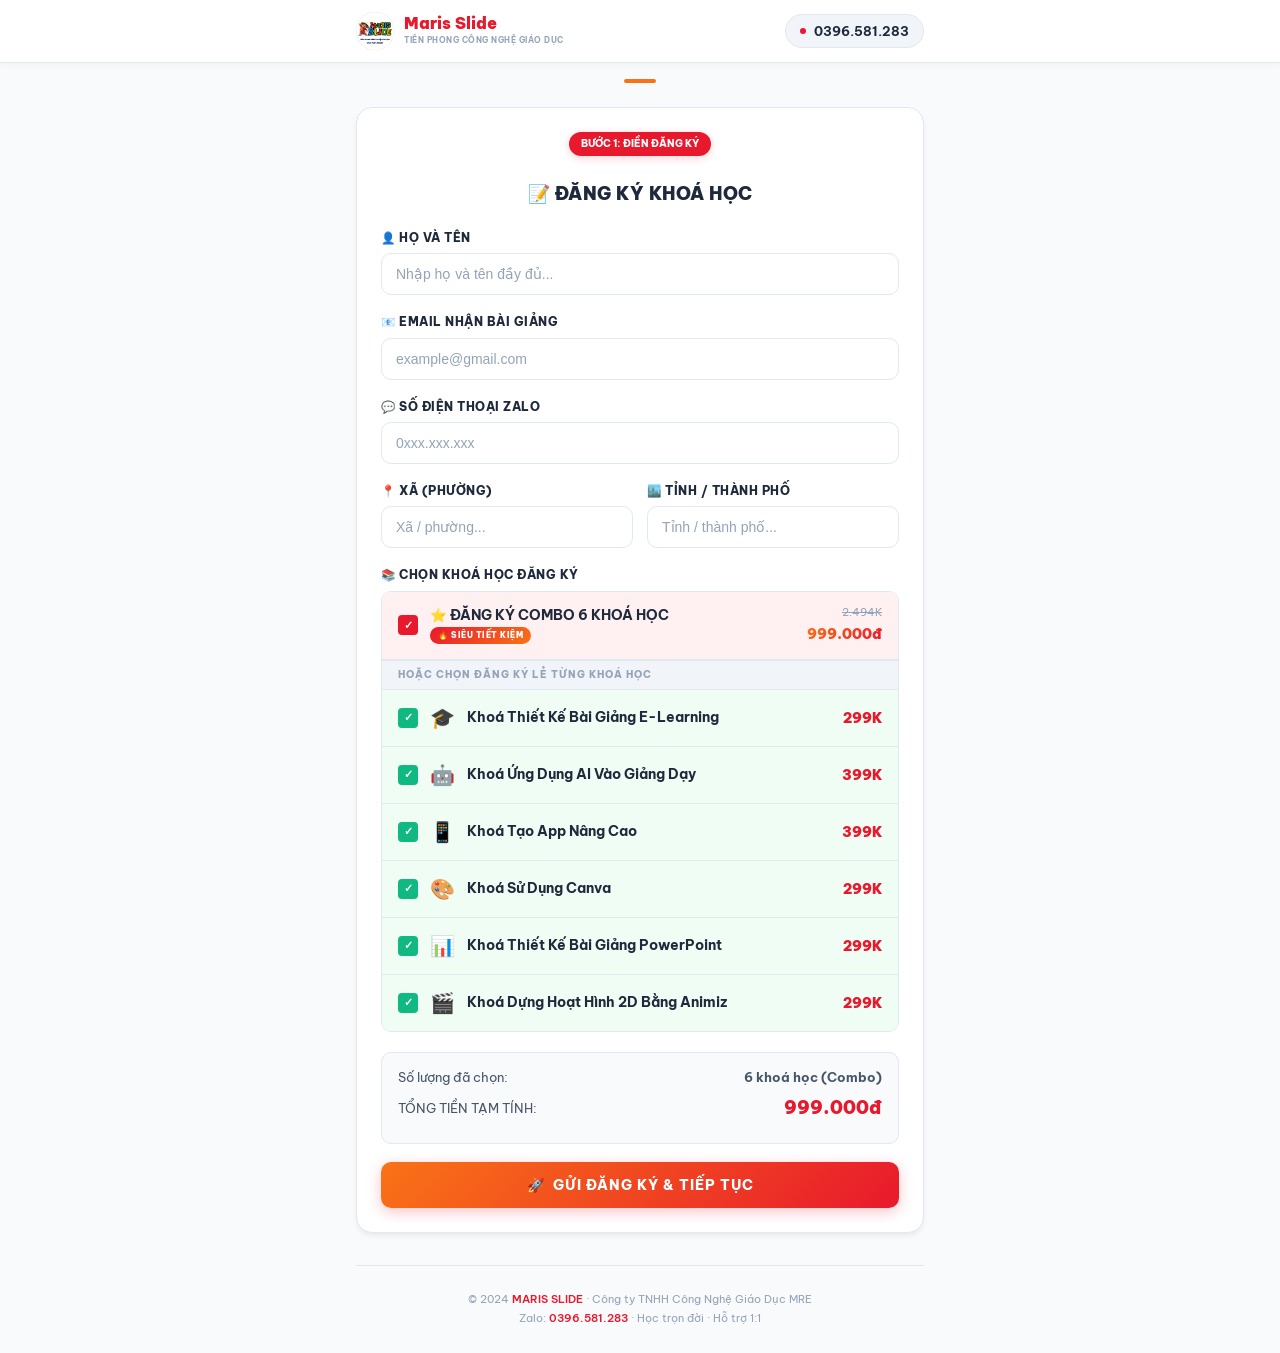
==== commit a07ed7ce: "Update dangky.html" ====
--- a/public/dangky.html
+++ b/public/dangky.html
@@ -3,8 +3,8 @@
 <head>
   <meta charset="UTF-8" />
   <meta name="viewport" content="width=device-width, initial-scale=1.0, maximum-scale=1.0" />
-  <title>Đăng Ký & Thanh Toán – Khoá Học Công Nghệ | MARIS SLIDE</title>
-  <meta name="description" content="Đăng ký ngay các khoá học công nghệ dành cho giáo viên. Thanh toán nhanh chóng, tiện lợi qua QR code ngân hàng." />
+  <title>Đăng Ký Khoá Học & Thanh Toán | MARIS SLIDE</title>
+  <meta name="description" content="Trang đăng ký khoá học công nghệ dành cho giáo viên và thanh toán học phí nhanh chóng qua ngân hàng." />
   <link rel="preconnect" href="https://fonts.googleapis.com" />
   <link rel="preconnect" href="https://fonts.gstatic.com" crossorigin />
   <link href="https://fonts.googleapis.com/css2?family=Be+Vietnam+Pro:wght@400;500;600;700;800;900&display=swap" rel="stylesheet" />
@@ -45,10 +45,10 @@
       min-height: 100vh;
     }
 
-    .wrap { position: relative; z-index: 1; max-width: 960px; margin: 0 auto; padding: 0 16px; }
+    .wrap { position: relative; z-index: 1; max-width: 600px; margin: 0 auto; padding: 0 16px; }
 
     /* ============================================
-       HEADER (Matches Screenshot Light Theme)
+       HEADER (Light Theme)
        ============================================ */
     header.top-nav {
       background: #ffffff;
@@ -59,7 +59,7 @@
 
     .top-nav-inner {
       display: flex; align-items: center; justify-content: space-between;
-      max-width: 960px; margin: 0 auto; padding: 12px 16px;
+      max-width: 600px; margin: 0 auto; padding: 12px 16px;
     }
 
     .brand-logo-area {
@@ -68,25 +68,23 @@
     }
 
     .brand-logo-img {
-      height: 40px; width: auto; object-fit: contain; border-radius: 6px;
+      height: 38px; width: auto; object-fit: contain; border-radius: 6px;
     }
 
     .brand-title-area { display: flex; flex-direction: column; }
-    .brand-main-title { font-size: 18px; font-weight: 900; color: var(--red); line-height: 1.1; }
-    .brand-tagline { font-size: 9px; font-weight: 700; color: var(--text-muted); text-transform: uppercase; letter-spacing: 0.5px; margin-top: 2px; }
-
-    .nav-actions { display: flex; align-items: center; gap: 12px; }
+    .brand-main-title { font-size: 16px; font-weight: 900; color: var(--red); line-height: 1.1; }
+    .brand-tagline { font-size: 8px; font-weight: 700; color: var(--text-muted); text-transform: uppercase; letter-spacing: 0.5px; margin-top: 2px; }
 
     .phone-pill {
       display: flex; align-items: center; gap: 8px;
-      font-size: 13px; font-weight: 700; color: var(--text-dark);
+      font-size: 12.5px; font-weight: 700; color: var(--text-dark);
       background: #f1f5f9; border: 1.5px solid var(--border);
-      padding: 8px 16px; border-radius: 50px; text-decoration: none;
+      padding: 6px 14px; border-radius: 50px; text-decoration: none;
       transition: all 0.25s;
     }
 
     .phone-pill::before {
-      content: ''; width: 7px; height: 7px; border-radius: 50%;
+      content: ''; width: 6px; height: 6px; border-radius: 50%;
       background: var(--red); animation: pulse-dot 1.5s ease-in-out infinite;
     }
 
@@ -97,65 +95,11 @@
 
     .phone-pill:hover { border-color: var(--red); color: var(--red); background: #fff1f3; }
 
-    .nav-btn {
-      display: inline-flex; align-items: center; gap: 6px;
-      background: linear-gradient(135deg, var(--orange), var(--red));
-      color: #ffffff; font-size: 12px; font-weight: 800;
-      padding: 9px 18px; border-radius: 50px; border: none;
-      text-transform: uppercase; letter-spacing: 0.5px;
-      box-shadow: 0 4px 12px rgba(232,25,44,0.25);
-      cursor: pointer; transition: all 0.25s;
-    }
-
-    .nav-btn:hover {
-      transform: translateY(-1px);
-      box-shadow: 0 6px 16px rgba(232,25,44,0.35);
-    }
-
-    /* Small Orange bar under header */
+    /* Orange bar under header */
     .header-bar-accent {
       width: 32px; height: 4px; background: var(--orange);
       border-radius: 2px; margin: 16px auto 0;
     }
-
-    /* ============================================
-       STEPS INDICATOR (Light Theme)
-       ============================================ */
-    .steps-bar {
-      display: flex; align-items: center; justify-content: center;
-      gap: 0; margin: 24px auto 32px; max-width: 440px; padding: 0 10px;
-    }
-
-    .step-item { display: flex; flex-direction: column; align-items: center; gap: 6px; flex: 1; }
-
-    .step-circle {
-      width: 36px; height: 36px; border-radius: 50%;
-      display: flex; align-items: center; justify-content: center;
-      font-weight: 800; font-size: 14px;
-      border: 2px solid var(--border); background: #ffffff; color: var(--text-muted);
-      transition: all 0.35s ease;
-    }
-
-    .step-circle.active {
-      border-color: var(--red); background: #ffffff; color: var(--red);
-      box-shadow: 0 0 12px rgba(232,25,44,0.15);
-    }
-
-    .step-circle.done {
-      border-color: var(--green); background: var(--green); color: #ffffff;
-      box-shadow: 0 0 8px rgba(16,185,129,0.2);
-    }
-
-    .step-label { font-size: 11px; font-weight: 700; color: var(--text-muted); text-transform: uppercase; letter-spacing: 0.5px; text-align:center; line-height: 1.3; }
-    .step-label.active { color: var(--text-dark); }
-    .step-label.done { color: var(--green); }
-
-    .step-connector {
-      height: 2px; flex: 1; max-width: 50px;
-      background: var(--border); border-radius: 1px; margin-bottom: 20px;
-      transition: background 0.35s ease;
-    }
-    .step-connector.done { background: var(--green); }
 
     /* ============================================
        PAGE CONTAINER
@@ -163,215 +107,39 @@
     .container-body {
       background: #ffffff; border: 1px solid var(--border);
       border-radius: var(--radius); padding: 24px;
-      box-shadow: var(--shadow); margin-bottom: 32px;
+      box-shadow: var(--shadow); margin-top: 24px; margin-bottom: 32px;
     }
 
     .sec-title {
       font-size: 18px; font-weight: 900; color: var(--text-dark);
-      text-align: center; margin-bottom: 24px; text-transform: uppercase; letter-spacing: 0.5px;
+      text-align: center; margin-bottom: 20px; text-transform: uppercase; letter-spacing: 0.5px;
+    }
+
+    .step-indicator {
+      display: flex; justify-content: center; gap: 8px; margin-bottom: 24px;
+    }
+    .step-badge {
+      font-size: 10px; font-weight: 800; text-transform: uppercase;
+      padding: 4px 12px; border-radius: 20px; background: #e2e8f0; color: var(--text-muted);
+    }
+    .step-badge.active {
+      background: var(--red); color: #ffffff;
+      box-shadow: 0 2px 8px rgba(232,25,44,0.2);
     }
 
     /* ============================================
-       STEP 1: COURSE SELECTION
+       FORM STATE
        ============================================ */
-    #step1 { display: block; }
-    #step2 { display: none; }
-    #step3 { display: none; }
-
-    /* Combo Banner (Screenshot matching style) */
-    .combo-banner {
-      background: linear-gradient(135deg, #fff5f5 0%, #fffbf5 50%, #ffffff 100%);
-      border: 2px solid var(--orange); border-radius: var(--radius);
-      padding: 24px; margin-bottom: 20px; position: relative; overflow: hidden;
-      cursor: pointer; transition: all 0.3s ease;
-      box-shadow: 0 4px 15px rgba(249,115,22,0.06);
-    }
-
-    .combo-banner:hover {
-      transform: translateY(-2px);
-      box-shadow: 0 8px 24px rgba(249,115,22,0.12);
-    }
-
-    .combo-banner.selected {
-      border-color: var(--red);
-      background: linear-gradient(135deg, #fff1f2 0%, #fffbeb 100%);
-      box-shadow: 0 8px 24px rgba(232,25,44,0.12);
-    }
-
-    .combo-badge-top {
-      position: absolute; top: 0; left: 24px;
-      background: linear-gradient(135deg, var(--red), var(--orange));
-      font-size: 9px; font-weight: 800; color: #ffffff; padding: 4px 14px;
-      border-radius: 0 0 8px 8px; letter-spacing: 1px; text-transform: uppercase;
-    }
-
-    .combo-inner {
-      display: flex; align-items: center; justify-content: space-between;
-      flex-wrap: wrap; gap: 16px; margin-top: 8px;
-    }
-
-    .combo-left { display: flex; align-items: center; gap: 14px; flex: 1; min-width: 0; }
-
-    .combo-check {
-      width: 24px; height: 24px; border-radius: 6px; border: 2px solid var(--orange);
-      background: #ffffff; display: flex; align-items: center; justify-content: center;
-      font-size: 14px; font-weight: 900; flex-shrink: 0; transition: all 0.3s;
-      color: transparent;
-    }
-
-    .combo-banner.selected .combo-check {
-      background: var(--red); border-color: var(--red); color: #ffffff;
-    }
-
-    .combo-name { font-size: 16px; font-weight: 900; color: var(--text-dark); text-transform: uppercase; }
-    .combo-sub { font-size: 12px; color: var(--text-body); margin-top: 3px; line-height: 1.4; }
-
-    .combo-price { text-align: right; flex-shrink: 0; }
-    .combo-price-old { font-size: 13px; color: var(--text-muted); text-decoration: line-through; display: block; }
-    .combo-price-new {
-      font-size: 28px; font-weight: 900;
-      background: linear-gradient(135deg, var(--orange), var(--red));
-      -webkit-background-clip: text; -webkit-text-fill-color: transparent; background-clip: text;
-      line-height: 1.1;
-    }
-
-    .divider-or {
-      text-align: center; font-size: 11px; font-weight: 800; color: var(--text-muted);
-      text-transform: uppercase; letter-spacing: 2px; margin: 20px 0;
-      display: flex; align-items: center; gap: 12px;
-    }
-    .divider-or::before, .divider-or::after {
-      content: ''; flex: 1; height: 1px; background: var(--border);
-    }
-
-    /* Course Grid */
-    .courses-grid {
-      display: grid; grid-template-columns: repeat(2, 1fr); gap: 16px;
-    }
-
-    @media (max-width: 640px) {
-      .courses-grid { grid-template-columns: 1fr; gap: 14px; }
-    }
-
-    /* Cards (Match Screenshot Style) */
-    .course-card {
-      background: var(--bg-card);
-      border: 1px solid var(--border);
-      border-radius: var(--radius); padding: 24px 20px;
-      cursor: pointer; position: relative; overflow: hidden;
-      transition: all 0.3s cubic-bezier(0.16, 1, 0.3, 1);
-      display: flex; flex-direction: column; gap: 14px;
-      box-shadow: 0 4px 12px rgba(0,0,0,0.015);
-    }
-
-    .course-card:hover {
-      transform: translateY(-3px);
-      box-shadow: var(--shadow-lg);
-      border-color: #cbd5e1;
-    }
-
-    .course-card.selected {
-      border-color: var(--red);
-      box-shadow: 0 8px 24px rgba(232,25,44,0.08);
-      background: #fffcfc;
-    }
-
-    .card-top { display: flex; align-items: flex-start; gap: 12px; }
-
-    /* Number badge sitting top-left (Screenshot style) */
-    .card-num-badge {
-      font-size: 13px; font-weight: 900; color: #ffffff;
-      padding: 4px 12px; border-radius: 8px; flex-shrink: 0;
-    }
-
-    .course-card.selected .card-check-corner {
-      background: var(--red); border-color: var(--red); color: #ffffff;
-    }
-
-    .card-check-corner {
-      position: absolute; top: 20px; right: 20px;
-      width: 22px; height: 22px; border-radius: 50%;
-      border: 2px solid var(--border); background: #ffffff;
-      display: flex; align-items: center; justify-content: center;
-      font-size: 10px; font-weight: 900; color: transparent;
-      transition: all 0.25s;
-    }
-
-    .card-icon { font-size: 32px; display: block; margin: 4px auto 0; text-align: center; }
-
-    .card-info { flex: 1; min-width: 0; text-align: center; }
-    .card-title { font-size: 14px; font-weight: 800; text-transform: uppercase; color: var(--text-dark); line-height: 1.4; }
-    .card-subtitle { font-size: 11px; font-weight: 700; margin-top: 4px; letter-spacing: 0.3px; text-transform: uppercase; }
-
-    /* Red bullet feature list */
-    .card-features { list-style: none; flex: 1; padding: 4px 0; }
-    .card-features li {
-      font-size: 12.5px; color: var(--text-body); padding: 4px 0;
-      display: flex; gap: 8px; align-items: flex-start;
-    }
-    .card-features li::before {
-      content: '✓'; color: var(--red); font-weight: 900; font-size: 13px; flex-shrink: 0;
-    }
-
-    /* Pricing box (Light pink theme) */
-    .card-pricing-box {
-      display: flex; align-items: center; justify-content: center; gap: 16px;
-      background: #fff5f5; border-radius: 12px; padding: 10px 14px;
-    }
-    .price-old { font-size: 14px; font-weight: 700; color: var(--text-muted); text-decoration: line-through; }
-    .price-promo-lbl { font-size: 10px; font-weight: 800; color: var(--orange); text-transform: uppercase; letter-spacing: 0.5px; }
-    .price-new {
-      font-size: 24px; font-weight: 900; color: var(--red);
-    }
-
-    /* Orange gradient main buttons (Screenshot style) */
-    .card-select-btn {
-      width: 100%; padding: 11px; border: none; border-radius: 10px;
-      font-size: 12.5px; font-weight: 800; text-transform: uppercase; letter-spacing: 0.5px;
-      background: linear-gradient(135deg, var(--orange), var(--red));
-      color: #ffffff; cursor: pointer; transition: all 0.25s;
-      display: flex; align-items: center; justify-content: center; gap: 6px;
-      box-shadow: 0 4px 10px rgba(232,25,44,0.15);
-    }
-
-    .course-card.selected .card-select-btn {
-      background: var(--green);
-      box-shadow: 0 4px 10px rgba(16,185,129,0.15);
-    }
-
-    /* Price Summary Box */
-    .price-summary {
-      background: #f8fafc; border: 1.5px solid var(--border); border-radius: var(--radius);
-      padding: 16px 20px; margin: 24px 0; display: none;
-    }
-
-    .price-summary.show { display: block; }
-    .ps-row { display: flex; justify-content: space-between; align-items: center; font-size: 13px; color: var(--text-body); margin-bottom: 8px; }
-    .ps-row:last-child { margin-bottom: 0; }
-    .ps-total {
-      font-size: 22px; font-weight: 900; color: var(--red);
-    }
-
-    /* ============================================
-       STEP 2: FORM INPUTS
-       ============================================ */
-    .form-card { display: flex; flex-direction: column; gap: 20px; }
-
-    .selected-summary {
-      background: #f8fafc; border: 1.5px solid var(--border);
-      border-radius: var(--radius-sm); padding: 16px; margin-bottom: 8px;
-    }
-    .ss-title { font-size: 12px; font-weight: 800; color: var(--text-dark); text-transform: uppercase; letter-spacing: 1px; margin-bottom: 12px; }
-    .ss-course { font-size: 13px; color: var(--text-body); padding: 4px 0; display: flex; align-items: center; gap: 8px; }
-    .ss-course::before { content: '✓'; color: var(--green); font-weight: 900; }
-    .ss-total { font-size: 15px; font-weight: 800; color: var(--red); margin-top: 10px; padding-top: 10px; border-top: 1px dashed var(--border); }
-
-    .form-group { display: flex; flex-direction: column; gap: 6px; }
-    .form-grid { display: grid; grid-template-columns: 1fr 1fr; gap: 16px; }
-    @media (max-width: 640px) { .form-grid { grid-template-columns: 1fr; gap: 14px; } }
+    #step1-form { display: block; }
+    #step2-payment { display: none; }
+
+    /* Form Styles */
+    .form-group { display: flex; flex-direction: column; gap: 6px; margin-bottom: 18px; }
+    .form-grid { display: grid; grid-template-columns: 1fr 1fr; gap: 14px; }
+    @media (max-width: 480px) { .form-grid { grid-template-columns: 1fr; gap: 14px; } }
 
     .form-label {
-      font-size: 11px; font-weight: 800; color: var(--text-dark);
+      font-size: 11.5px; font-weight: 800; color: var(--text-dark);
       text-transform: uppercase; letter-spacing: 0.5px;
     }
 
@@ -391,23 +159,105 @@
     .form-err { color: var(--red); font-size: 12px; font-weight: 700; margin-top: 4px; }
 
     /* ============================================
-       STEP 3: PAYMENT
+       COURSE CHECKLIST (Light Professional)
        ============================================ */
-    .pay-card { border-radius: var(--radius); overflow: hidden; }
+    .course-checklist {
+      border: 1.5px solid var(--border); border-radius: var(--radius-sm);
+      overflow: hidden; background: #ffffff; display: flex; flex-direction: column;
+    }
+
+    .course-check-item {
+      display: flex; align-items: center; justify-content: space-between;
+      padding: 12px 16px; border-bottom: 1px solid var(--border);
+      cursor: pointer; transition: all 0.25s;
+    }
+    .course-check-item:last-child { border-bottom: none; }
+    .course-check-item:hover { background: #f8fafc; }
+
+    .course-check-item.combo-item {
+      background: #fff8f8; border-bottom: 2px solid var(--border);
+    }
+    .course-check-item.combo-item:hover { background: #fff1f1; }
+    .course-check-item.combo-item.checked { background: #fff1f2; }
+
+    .course-check-item.checked {
+      background: #f0fdf4;
+    }
+
+    .check-left { display: flex; align-items: center; gap: 12px; flex: 1; min-width: 0; }
+    
+    /* Native style custom checkboxes */
+    .checkbox-icon {
+      width: 20px; height: 20px; border-radius: 4px; border: 2px solid var(--border);
+      background: #ffffff; display: flex; align-items: center; justify-content: center;
+      font-size: 11px; font-weight: 900; color: transparent; transition: all 0.2s;
+      flex-shrink: 0;
+    }
+    .course-check-item.checked .checkbox-icon {
+      background: var(--green); border-color: var(--green); color: #ffffff;
+    }
+    .course-check-item.combo-item.checked .checkbox-icon {
+      background: var(--red); border-color: var(--red); color: #ffffff;
+    }
+
+    .check-icon-emoji { font-size: 20px; flex-shrink: 0; }
+    .check-title-box { display: flex; flex-direction: column; min-width: 0; }
+    .check-title { font-size: 13.5px; font-weight: 700; color: var(--text-dark); line-height: 1.3; }
+    .check-badge {
+      display: inline-block; font-size: 8px; font-weight: 900; color: #ffffff;
+      background: linear-gradient(135deg, var(--red), var(--orange));
+      padding: 2px 8px; border-radius: 10px; text-transform: uppercase;
+      letter-spacing: 0.5px; margin-top: 3px; align-self: flex-start;
+    }
+
+    .check-price-box { text-align: right; flex-shrink: 0; }
+    .price-old-strike { font-size: 11px; color: var(--text-muted); text-decoration: line-through; display: block; }
+    .price-new-lbl { font-size: 14px; font-weight: 900; color: var(--red); }
+    .combo-item .price-new-lbl {
+      background: linear-gradient(135deg, var(--orange), var(--red));
+      -webkit-background-clip: text; -webkit-text-fill-color: transparent; background-clip: text;
+      font-weight: 900;
+    }
+
+    .checklist-divider {
+      background: #f1f5f9; padding: 6px 16px;
+      font-size: 10px; font-weight: 800; color: var(--text-muted);
+      text-transform: uppercase; letter-spacing: 1px; border-bottom: 1px solid var(--border);
+    }
+
+    /* Price Summary Box */
+    .summary-box {
+      background: #f8fafc; border: 1.5px solid var(--border); border-radius: var(--radius-sm);
+      padding: 14px 16px; margin-top: 14px; display: none;
+    }
+    .summary-box.show { display: block; }
+    .sum-row { display: flex; justify-content: space-between; align-items: center; font-size: 13px; color: var(--text-body); margin-bottom: 6px; }
+    .sum-row:last-child { margin-bottom: 0; }
+    .sum-total { font-size: 18px; font-weight: 900; color: var(--red); }
+    .combo-tip {
+      background: #f0fdf4; border: 1px solid #bbf7d0; border-radius: 8px;
+      padding: 8px 12px; font-size: 11.5px; color: var(--green-dark);
+      font-weight: 700; margin-top: 8px; text-align: center;
+    }
+
+    /* ============================================
+       STEP 3: PAYMENT SCREEN
+       ============================================ */
+    .pay-card { border-radius: var(--radius); }
 
     .pay-header {
-      padding: 16px 20px; background: #fff5f5; border-bottom: 1.5px solid var(--border);
+      padding: 12px 16px; background: #fff5f5; border: 1px solid var(--border); border-radius: var(--radius-sm);
+      margin-bottom: 18px;
     }
     .pay-course-lbl {
       font-size: 13px; font-weight: 700; color: var(--red);
       background: #ffffff; border: 1px solid rgba(232,25,44,0.2);
-      border-radius: 6px; padding: 6px 12px; display: inline-block; margin-top: 8px;
+      border-radius: 6px; padding: 6px 12px; display: inline-block; margin-top: 6px;
     }
 
     .pay-code-box {
-      background: linear-gradient(135deg, #fffbeb, #fffbeb);
-      border: 1.5px solid var(--orange-light); border-radius: var(--radius-sm);
-      padding: 16px; text-align: center; margin: 16px 0;
+      background: #fffbeb; border: 1.5px solid var(--orange-light); border-radius: var(--radius-sm);
+      padding: 16px; text-align: center; margin-bottom: 18px;
     }
     .pay-code-label { font-size: 11px; font-weight: 800; text-transform: uppercase; letter-spacing: 1px; color: var(--text-body); margin-bottom: 6px; }
     .pay-code-value {
@@ -489,60 +339,26 @@
     .btn-primary:hover:not(:disabled) { transform: translateY(-1px); box-shadow: 0 6px 20px rgba(232,25,44,0.35); }
     .btn-primary:disabled { opacity: 0.6; cursor: not-allowed; }
 
-    .btn-back {
-      display: flex; align-items: center; justify-content: center; gap: 6px;
-      width: 100%; padding: 11px;
-      background: #f1f5f9; border: 1.5px solid var(--border);
-      border-radius: var(--radius-sm); color: var(--text-body);
-      font-size: 13px; font-weight: 700; cursor: pointer;
-      transition: all 0.25s; margin-top: 10px;
-    }
-    .btn-back:hover { background: #e2e8f0; }
-
     /* ============================================
-       SUCCESS PANEL
-       ============================================ */
-    .success-panel { text-align: center; padding: 24px 16px; display: none; }
-    .success-panel.show { display:block; }
-    .success-icon { font-size: 54px; display: block; margin-bottom: 12px; }
-    .success-title { font-size: 20px; font-weight: 900; color: var(--green-dark); margin-bottom: 8px; }
-    .success-text { font-size: 13.5px; color: var(--text-body); line-height: 1.6; }
-
-    /* ============================================
-       TOAST
+       TOAST & FOOTER
        ============================================ */
     .toast {
       position: fixed; bottom: 30px; left: 50%; transform: translateX(-50%);
       background: rgba(16,185,129,0.95); color: #ffffff; padding: 10px 24px;
-      border-radius: 50px; font-size: 13.5px; font-weight: 700;
+      border-radius: 50px; font-size: 13px; font-weight: 700;
       z-index: 9999; opacity: 0; transition: opacity 0.3s;
       pointer-events: none; white-space: nowrap;
       box-shadow: 0 4px 12px rgba(0,0,0,0.1);
     }
     .toast.show { opacity: 1; }
 
-    /* ============================================
-       FOOTER
-       ============================================ */
     footer {
-      text-align: center; padding: 24px 16px 32px;
+      text-align: center; padding: 24px 16px;
       border-top: 1px solid var(--border);
       margin-top: 16px;
     }
-    footer p { color: var(--text-muted); font-size: 11.5px; line-height: 1.8; }
+    footer p { color: var(--text-muted); font-size: 11px; line-height: 1.8; }
     footer a { color: var(--red); text-decoration: none; font-weight: 600; }
-
-    /* ============================================
-       MOBILE REFINEMENTS
-       ============================================ */
-    @media (max-width: 480px) {
-      .wrap { padding: 0 10px; }
-      .container-body { padding: 16px; }
-      .top-nav-inner { padding: 10px 12px; }
-      .phone-pill { display: none; }
-      .combo-inner { flex-direction: column; align-items: flex-start; }
-      .combo-price { align-self: flex-end; margin-top: -8px; }
-    }
   </style>
 </head>
 <body>
@@ -557,209 +373,161 @@
           <span class="brand-tagline">Tiên phong công nghệ giáo dục</span>
         </div>
       </a>
-      <div class="nav-actions">
-        <a href="https://zalo.me/0396581283" target="_blank" rel="noopener noreferrer" class="phone-pill">
-          <span>0396.581.283</span>
-        </a>
-        <button class="nav-btn" onclick="window.location.href='/'">
-          <span>🏠</span> Trang Chủ
-        </button>
-      </div>
+      <a href="https://zalo.me/0396581283" target="_blank" rel="noopener noreferrer" class="phone-pill">
+        <span>0396.581.283</span>
+      </a>
     </div>
   </header>
 
   <div class="wrap">
     <div class="header-bar-accent"></div>
 
-    <!-- Steps -->
-    <div class="steps-bar" id="steps-bar">
-      <div class="step-item">
-        <div class="step-circle active" id="step-circle-1">1</div>
-        <div class="step-label active" id="step-label-1">Chọn khoá</div>
-      </div>
-      <div class="step-connector" id="conn-1"></div>
-      <div class="step-item">
-        <div class="step-circle" id="step-circle-2">2</div>
-        <div class="step-label" id="step-label-2">Điền thông tin</div>
-      </div>
-      <div class="step-connector" id="conn-2"></div>
-      <div class="step-item">
-        <div class="step-circle" id="step-circle-3">3</div>
-        <div class="step-label" id="step-label-3">Thanh toán</div>
-      </div>
-    </div>
-
-    <!-- MAIN BODY -->
+    <!-- MAIN BODY CONTAINER -->
     <main class="container-body">
 
-      <!-- ==================== STEP 1: CHOOSE COURSE ==================== -->
-      <section id="step1">
-        <div class="sec-title">📚 Bước 1: Chọn Khoá Học Muốn Đăng Ký</div>
-
-        <!-- Combo Card -->
-        <div class="combo-banner" id="combo-card" onclick="toggleCombo()">
-          <div class="combo-badge-top">⭐ Siêu tiết kiệm – Tối ưu nhất</div>
-          <div class="combo-inner">
-            <div class="combo-left">
-              <div class="combo-check" id="combo-check">✓</div>
-              <div class="combo-info">
-                <div class="combo-name">⭐ COMBO 6 KHOÁ HỌC</div>
-                <div class="combo-sub">E-Learning · AI Giảng dạy · Tạo App · Canva · PowerPoint · Hoạt hình 2D</div>
+      <!-- ==================== STEP 1: FILL INFO & CHOOSE COURSE ==================== -->
+      <section id="step1-form">
+        <div class="step-indicator">
+          <span class="step-badge active">Bước 1: Điền đăng ký</span>
+        </div>
+        <div class="sec-title">📝 ĐĂNG KÝ KHOÁ HỌC</div>
+
+        <form onsubmit="submitRegistration(event)" novalidate>
+          <div class="form-group">
+            <label class="form-label" for="f-name">👤 Họ và Tên</label>
+            <input id="f-name" class="form-input" type="text" placeholder="Nhập họ và tên đầy đủ..." autocomplete="name" />
+          </div>
+          <div class="form-group">
+            <label class="form-label" for="f-email">📧 Email nhận bài giảng</label>
+            <input id="f-email" class="form-input" type="email" placeholder="example@gmail.com" autocomplete="email" />
+          </div>
+          <div class="form-group">
+            <label class="form-label" for="f-zalo">💬 Số điện thoại Zalo</label>
+            <input id="f-zalo" class="form-input" type="tel" placeholder="0xxx.xxx.xxx" autocomplete="tel" />
+          </div>
+          
+          <div class="form-grid">
+            <div class="form-group">
+              <label class="form-label" for="f-ward">📍 Xã (Phường)</label>
+              <input id="f-ward" class="form-input" type="text" placeholder="Xã / phường..." />
+            </div>
+            <div class="form-group">
+              <label class="form-label" for="f-province">🏙️ Tỉnh / Thành phố</label>
+              <input id="f-province" class="form-input" type="text" placeholder="Tỉnh / thành phố..." />
+            </div>
+          </div>
+
+          <div class="form-group">
+            <label class="form-label">📚 Chọn khoá học đăng ký</label>
+            
+            <div class="course-checklist">
+              <!-- Combo Option -->
+              <div class="course-check-item combo-item" id="combo-row" onclick="toggleComboSelection()">
+                <div class="check-left">
+                  <div class="checkbox-icon" id="combo-chk-icon">✓</div>
+                  <div class="check-title-box">
+                    <span class="check-title">⭐ ĐĂNG KÝ COMBO 6 KHOÁ HỌC</span>
+                    <span class="check-badge">🔥 Siêu Tiết Kiệm</span>
+                  </div>
+                </div>
+                <div class="check-price-box">
+                  <span class="price-old-strike">2.494K</span>
+                  <span class="price-new-lbl">999.000đ</span>
+                </div>
+              </div>
+
+              <div class="checklist-divider">Hoặc chọn đăng ký lẻ từng khoá học</div>
+
+              <!-- Individual courses -->
+              <div id="individual-list"></div>
+            </div>
+
+            <!-- Price Recap -->
+            <div class="summary-box" id="summary-box">
+              <div class="sum-row">
+                <span>Số lượng đã chọn:</span>
+                <strong id="sum-count">0 khoá học</strong>
+              </div>
+              <div class="sum-row">
+                <span>TỔNG TIỀN TẠM TÍNH:</span>
+                <span class="sum-total" id="sum-total">0đ</span>
+              </div>
+              <div class="combo-tip" id="combo-tip" style="display:none">
+                🎉 Hệ thống tự áp dụng giá **COMBO 999K** tiết kiệm nhất cho thầy cô!
               </div>
             </div>
-            <div class="combo-price">
-              <span class="combo-price-old">2.494.000đ</span>
-              <span class="combo-price-new">999.000đ</span>
-            </div>
-          </div>
+          </div>
+
+          <div id="form-err" class="form-err"></div>
+          <button type="submit" id="btn-submit" class="btn-primary">
+            <span>🚀</span> Gửi Đăng Ký &amp; Tiếp Tục
+          </button>
+        </form>
+      </section>
+
+      <!-- ==================== STEP 2: PAYMENT SCREEN ==================== -->
+      <section id="step2-payment">
+        <div class="step-indicator">
+          <span class="step-badge active" style="background:var(--green)">Bước 2: Thanh toán</span>
         </div>
-
-        <div class="divider-or">Hoặc chọn từng khoá học lẻ</div>
-
-        <!-- Individual Grid -->
-        <div class="courses-grid" id="courses-grid"></div>
-
-        <!-- Summary -->
-        <div class="price-summary" id="price-summary">
-          <div class="ps-row">
-            <span>Số khoá học đã chọn:</span>
-            <strong id="ps-count">0</strong>
-          </div>
-          <div class="ps-row">
-            <span>TỔNG TIỀN THANH TOÁN:</span>
-            <span class="ps-total" id="ps-total">0đ</span>
-          </div>
-          <div class="combo-upgrade-tip" id="combo-upgrade-tip" style="display:none">
-            🎉 Đã tự động áp dụng giá <strong>COMBO 999K</strong> tối ưu nhất cho thầy cô!
-          </div>
-        </div>
-
-        <button class="btn-primary" style="margin-top:20px" onclick="goToStep2()">
-          <span>📝</span> Tiếp Tục – Điền Thông Tin
-        </button>
-      </section>
-
-      <!-- ==================== STEP 2: REGISTER FORM ==================== -->
-      <section id="step2">
-        <div class="sec-title">📝 Bước 2: Điền Thông Tin Đăng Ký</div>
-
-        <div class="form-card">
-          <!-- Summary recap -->
-          <div class="selected-summary" id="selected-summary">
-            <div class="ss-title">✅ Khoá học đăng ký</div>
-            <div id="ss-list"></div>
-            <div class="ss-total" id="ss-total"></div>
-          </div>
-
-          <!-- Success block -->
-          <div id="reg-success-box" class="success-panel">
-            <span class="success-icon">✅</span>
-            <div class="success-title">Đăng ký thành công!</div>
-            <div class="success-text">
-              Cảm ơn thầy cô <strong id="success-name"></strong>!<br>
-              Hệ thống đã ghi nhận thông tin đăng ký. Vui lòng chuyển khoản ở bước tiếp theo để nhận tài khoản kích hoạt.
-            </div>
-            <button class="btn-primary" style="margin-top:24px" onclick="goToStep3()">
-              <span>💳</span> Đi Đến Thanh Toán
-            </button>
-          </div>
-
-          <!-- Input fields -->
-          <form id="reg-form" onsubmit="submitForm(event)" novalidate>
-            <div class="form-group">
-              <label class="form-label" for="f-name">👤 Họ và Tên</label>
-              <input id="f-name" class="form-input" type="text" placeholder="Nhập họ và tên đầy đủ..." autocomplete="name" />
-            </div>
-            <div class="form-group">
-              <label class="form-label" for="f-email">📧 Email nhận bài giảng</label>
-              <input id="f-email" class="form-input" type="email" placeholder="example@gmail.com" autocomplete="email" />
-            </div>
-            <div class="form-group">
-              <label class="form-label" for="f-zalo">💬 Số điện thoại Zalo</label>
-              <input id="f-zalo" class="form-input" type="tel" placeholder="0xxx.xxx.xxx" autocomplete="tel" />
-            </div>
-            <div class="form-grid">
-              <div class="form-group">
-                <label class="form-label" for="f-ward">📍 Xã (Phường)</label>
-                <input id="f-ward" class="form-input" type="text" placeholder="Xã / phường..." />
-              </div>
-              <div class="form-group">
-                <label class="form-label" for="f-province">🏙️ Tỉnh (Thành phố)</label>
-                <input id="f-province" class="form-input" type="text" placeholder="Tỉnh / thành phố..." />
-              </div>
-            </div>
-            <div id="form-err" class="form-err"></div>
-            <button type="submit" id="btn-submit" class="btn-primary">
-              <span>🚀</span> Xác Nhận Đăng Ký
-            </button>
-          </form>
-
-          <button class="btn-back" onclick="goToStep1()">← Quay lại chọn khoá học</button>
-        </div>
-      </section>
-
-      <!-- ==================== STEP 3: PAYMENT ==================== -->
-      <section id="step3">
-        <div class="sec-title">💳 Bước 3: Hoàn Tất Thanh Toán</div>
+        <div class="sec-title">💳 THÔNG TIN CHUYỂN KHOẢN</div>
 
         <div class="pay-card">
           <div class="pay-header">
-            <div style="font-size:11px;font-weight:800;text-transform:uppercase;letter-spacing:1px;color:var(--text-muted)">Phương thức chuyển khoản qua ngân hàng</div>
+            <div style="font-size:11px;font-weight:800;text-transform:uppercase;color:var(--text-muted)">Khoá học đăng ký</div>
             <div id="pay-course-label" class="pay-course-lbl"></div>
           </div>
 
-          <div class="pay-body">
-            <!-- Code -->
-            <div class="pay-code-box">
-              <div class="pay-code-label">Nội dung chuyển khoản bắt buộc</div>
-              <div class="pay-code-value" id="pay-code" onclick="copyCode()" title="Click để sao chép"></div>
-              <div class="pay-code-hint">📋 Click lên đoạn mã để sao chép nhanh</div>
+          <!-- Code -->
+          <div class="pay-code-box">
+            <div class="pay-code-label">Nội dung chuyển khoản bắt buộc</div>
+            <div class="pay-code-value" id="pay-code" onclick="copyCodeText()" title="Click để sao chép"></div>
+            <div class="pay-code-hint">📋 Click lên đoạn mã để sao chép nhanh</div>
+          </div>
+
+          <!-- Tabs -->
+          <div class="bank-tabs">
+            <button class="bank-tab active" id="tab-mb" onclick="switchBankTab('mb')">🏦 MB Bank</button>
+            <button class="bank-tab" id="tab-tcb" onclick="switchBankTab('tcb')">🏦 Techcombank</button>
+          </div>
+
+          <!-- MB -->
+          <div class="bank-panel active" id="panel-mb">
+            <div class="bi-row"><div class="bi-label">Chủ TK</div><div class="bi-value">CONG TY TNHH CONG NGHE GIAO DUC MRE</div></div>
+            <div class="bi-row"><div class="bi-label">Số TK</div><div class="bi-stk" onclick="copyAccountNumber('353536888')">353536888 <span class="copy-ico">📋</span></div></div>
+            <div class="bi-row"><div class="bi-label">Ngân hàng</div><div class="bi-value">MB Bank (Ngân hàng Quân đội)</div></div>
+            <div class="qr-wrap">
+              <div class="qr-label">Quét mã QR để chuyển khoản điền sẵn nội dung</div>
+              <div class="qr-frame"><img id="qr-mb" src="" alt="QR MB Bank" class="qr-img" /></div>
+              <div class="qr-brand mb-brand">MB Bank</div>
             </div>
-
-            <!-- Tabs -->
-            <div class="bank-tabs">
-              <button class="bank-tab active" id="tab-mb" onclick="switchBank('mb')">🏦 MB Bank</button>
-              <button class="bank-tab" id="tab-tcb" onclick="switchBank('tcb')">🏦 Techcombank</button>
+          </div>
+
+          <!-- TCB -->
+          <div class="bank-panel" id="panel-tcb">
+            <div class="bi-row"><div class="bi-label">Chủ TK</div><div class="bi-value">CONG TY TNHH CONG NGHE GIAO DUC MRE</div></div>
+            <div class="bi-row"><div class="bi-label">Số TK</div><div class="bi-stk" onclick="copyAccountNumber('836869999')">836869999 <span class="copy-ico">📋</span></div></div>
+            <div class="bi-row"><div class="bi-label">Ngân hàng</div><div class="bi-value">Techcombank (TMCP Kỹ Thương)</div></div>
+            <div class="qr-wrap">
+              <div class="qr-label">Quét mã QR để chuyển khoản điền sẵn nội dung</div>
+              <div class="qr-frame"><img id="qr-tcb" src="" alt="QR Techcombank" class="qr-img" /></div>
+              <div class="qr-brand tcb-brand">Techcombank</div>
             </div>
-
-            <!-- MB -->
-            <div class="bank-panel active" id="panel-mb">
-              <div class="bi-row"><div class="bi-label">Chủ TK</div><div class="bi-value">CONG TY TNHH CONG NGHE GIAO DUC MRE</div></div>
-              <div class="bi-row"><div class="bi-label">Số TK</div><div class="bi-stk" onclick="copySTK('353536888')">353536888 <span class="copy-ico">📋</span></div></div>
-              <div class="bi-row"><div class="bi-label">Ngân hàng</div><div class="bi-value">MB Bank (Ngân hàng Quân đội)</div></div>
-              <div class="qr-wrap">
-                <div class="qr-label">Quét mã QR dưới đây để chuyển khoản tự động điền</div>
-                <div class="qr-frame"><img id="qr-mb" src="" alt="QR MB Bank" class="qr-img" /></div>
-                <div class="qr-brand mb-brand">MB Bank</div>
-              </div>
+          </div>
+
+          <!-- Note -->
+          <div class="pay-note">
+            <div class="pay-note-ico">💬</div>
+            <div class="pay-note-txt">
+              Sau khi chuyển khoản xong, thầy cô hãy bấm <strong>"Báo Zalo Đã Thanh Toán"</strong> bên dưới để nhân viên kích hoạt tài khoản học ngay lập tức.
             </div>
-
-            <!-- TCB -->
-            <div class="bank-panel" id="panel-tcb">
-              <div class="bi-row"><div class="bi-label">Chủ TK</div><div class="bi-value">CONG TY TNHH CONG NGHE GIAO DUC MRE</div></div>
-              <div class="bi-row"><div class="bi-label">Số TK</div><div class="bi-stk" onclick="copySTK('836869999')">836869999 <span class="copy-ico">📋</span></div></div>
-              <div class="bi-row"><div class="bi-label">Ngân hàng</div><div class="bi-value">Techcombank (TMCP Kỹ Thương)</div></div>
-              <div class="qr-wrap">
-                <div class="qr-label">Quét mã QR dưới đây để chuyển khoản tự động điền</div>
-                <div class="qr-frame"><img id="qr-tcb" src="" alt="QR Techcombank" class="qr-img" /></div>
-                <div class="qr-brand tcb-brand">Techcombank</div>
-              </div>
-            </div>
-
-            <!-- Note -->
-            <div class="pay-note">
-              <div class="pay-note-ico">💬</div>
-              <div class="pay-note-txt">
-                Sau khi chuyển khoản xong, thầy cô hãy bấm <strong>"Báo Zalo Đã Thanh Toán"</strong> bên dưới để nhân viên kích hoạt tài khoản học ngay lập tức.
-              </div>
-            </div>
-
-            <a href="https://zalo.me/0396581283" target="_blank" rel="noopener noreferrer" class="zalo-btn">
-              <span>💬</span> Báo Zalo Đã Thanh Toán (0396.581.283)
-            </a>
-
-            <button class="btn-back" onclick="goToStep1()">← Quay lại Trang Chủ Đăng Ký</button>
-          </div>
+          </div>
+
+          <a href="https://zalo.me/0396581283" target="_blank" rel="noopener noreferrer" class="zalo-btn">
+            <span>💬</span> Báo Zalo Đã Thanh Toán
+          </a>
+
+          <button class="btn-back" onclick="backToForm()">← Quay lại chỉnh sửa thông tin</button>
         </div>
       </section>
 
@@ -768,7 +536,7 @@
     <!-- FOOTER -->
     <footer>
       <p>© 2024 <a href="https://zalo.me/0396581283" target="_blank" rel="noopener noreferrer">MARIS SLIDE</a> · Công ty TNHH Công Nghệ Giáo Dục MRE<br>
-      Zalo hỗ trợ trực tiếp: <a href="https://zalo.me/0396581283" target="_blank">0396.581.283</a> · Học trọn đời · Hỗ trợ 1:1</p>
+      Zalo: <a href="https://zalo.me/0396581283" target="_blank">0396.581.283</a> · Học trọn đời · Hỗ trợ 1:1</p>
     </footer>
   </div>
 
@@ -776,204 +544,105 @@
 
   <script>
     /* ======================================================
-       COURSES DATA (Matches Original Pricing and Info)
+       COURSES DATA
        ====================================================== */
     const GOOGLE_SCRIPT_URL = 'https://script.google.com/macros/s/AKfycbxfCRCO8-lU8p-flBTPR8gXcKhGfD4XxvcX9daP6tB6kIzfAfE_uPGzMHCq0he2P-Ma/exec';
 
     const COURSES = [
-      {
-        id: 1, icon: '🎓',
-        title: 'Khoá Thiết Kế Bài Giảng E-Learning',
-        subtitle: 'iSpring Suite 11',
-        oldPrice: '499K', salePrice: '299K', price: 299000,
-        discount: 'Ưu đãi -40%', code: 'ELEAR',
-        badgeColor: 'linear-gradient(135deg, var(--orange), var(--red))',
-        subtitleColor: 'var(--orange)',
-        features: [
-          'Thiết kế bài giảng chuyên nghiệp',
-          'Tạo Quiz tương tác hấp dẫn',
-          'Đồng bộ âm thanh, video dễ dàng',
-          'Xuất bản SCORM, HTML5, Video'
-        ]
-      },
-      {
-        id: 2, icon: '🤖',
-        title: 'Khoá Ứng Dụng AI Vào Giảng Dạy',
-        subtitle: 'ChatGPT · Gemini · Canva AI · Leonardo AI · Veo 3',
-        oldPrice: '999K', salePrice: '399K', price: 399000,
-        discount: 'Ưu đãi -60%', code: 'AIVGD',
-        badgeColor: 'linear-gradient(135deg, var(--yellow), #f59e0b)',
-        subtitleColor: '#d97706',
-        features: [
-          'Soạn giáo án bằng AI nhanh chóng',
-          'Tạo video và hình ảnh AI đẹp mắt',
-          'Tạo học liệu số thông minh',
-          'Viết SKKN và nghiên cứu nhanh'
-        ]
-      },
-      {
-        id: 3, icon: '📱',
-        title: 'Khoá Tạo App Nâng Cao',
-        subtitle: 'Sử dụng AI tạo APP – Không cần lập trình',
-        oldPrice: '999K', salePrice: '399K', price: 399000,
-        discount: 'Ưu đãi -60%', code: 'APPNC',
-        badgeColor: 'linear-gradient(135deg, #ec4899, #d946ef)',
-        subtitleColor: '#c026d3',
-        features: [
-          'Tạo App không cần lập trình',
-          'Quản lý học sinh thông minh',
-          'Tạo trò chơi giáo dục',
-          'Tiết kiệm thời gian quản lý'
-        ]
-      },
-      {
-        id: 4, icon: '🎨',
-        title: 'Khoá Sử Dụng Canva',
-        subtitle: 'Thiết kế từ cơ bản đến nâng cao',
-        oldPrice: '499K', salePrice: '299K', price: 299000,
-        discount: 'Ưu đãi -40%', code: 'CANVA',
-        badgeColor: 'linear-gradient(135deg, #10b981, #059669)',
-        subtitleColor: 'var(--green-dark)',
-        features: [
-          'Thiết kế slide bài giảng chuyên nghiệp',
-          'Tạo infographic đẹp mắt',
-          'Tạo học liệu số sáng tạo',
-          'Ứng dụng AI Canva hiệu quả'
-        ]
-      },
-      {
-        id: 5, icon: '📊',
-        title: 'Khoá Thiết Kế Bài Giảng PowerPoint',
-        subtitle: 'Animation · Trigger · Transition',
-        oldPrice: '499K', salePrice: '299K', price: 299000,
-        discount: 'Ưu đãi -40%', code: 'PPTBG',
-        badgeColor: 'linear-gradient(135deg, #ef4444, #dc2626)',
-        subtitleColor: 'var(--red)',
-        features: [
-          'Thiết kế bài giảng sinh động',
-          'Hiệu ứng chuyên nghiệp',
-          'Trò chơi tương tác Trigger',
-          'Nâng cao kỹ năng trình chiếu'
-        ]
-      },
-      {
-        id: 6, icon: '🎬',
-        title: 'Khoá Dựng Hoạt Hình 2D Bằng Animiz',
-        subtitle: 'Animiz + AI Giọng Nói',
-        oldPrice: '499K', salePrice: '299K', price: 299000,
-        discount: 'Ưu đãi -40%', code: 'ANIMZ',
-        badgeColor: 'linear-gradient(135deg, #6366f1, #4f46e5)',
-        subtitleColor: '#4f46e5',
-        features: [
-          'Tạo phim hoạt hình giáo dục',
-          'Kết hợp AI giọng nói tự nhiên',
-          'Xây dựng tình huống học tập',
-          'Dùng video sinh động cho bài giảng'
-        ]
-      }
+      { id: 1, icon: '🎓', title: 'Khoá Thiết Kế Bài Giảng E-Learning', price: 299000, priceText: '299K', code: 'ELEAR' },
+      { id: 2, icon: '🤖', title: 'Khoá Ứng Dụng AI Vào Giảng Dạy', price: 399000, priceText: '399K', code: 'AIVGD' },
+      { id: 3, icon: '📱', title: 'Khoá Tạo App Nâng Cao', price: 399000, priceText: '399K', code: 'APPNC' },
+      { id: 4, icon: '🎨', title: 'Khoá Sử Dụng Canva', price: 299000, priceText: '299K', code: 'CANVA' },
+      { id: 5, icon: '📊', title: 'Khoá Thiết Kế Bài Giảng PowerPoint', price: 299000, priceText: '299K', code: 'PPTBG' },
+      { id: 6, icon: '🎬', title: 'Khoá Dựng Hoạt Hình 2D Bằng Animiz', price: 299000, priceText: '299K', code: 'ANIMZ' }
     ];
 
     const COMBO = { name: 'Combo 6 Khoá Học - 999K', price: 999000, code: 'COMBO' };
 
     /* ======================================================
-       STATE MANAGEMENT
+       STATE
        ====================================================== */
     let selectedCourses = new Set();
     let isComboSelected = true; // Default combo selected
     let paymentData = { courseName: '', price: 0, code: '' };
-    let formData = {};
-    let currentStep = 1;
 
     /* ======================================================
-       RENDER CARDS
+       RENDER CHECKLIST
        ====================================================== */
-    function renderCourses() {
-      const grid = document.getElementById('courses-grid');
-      grid.innerHTML = COURSES.map((c) => `
-        <div class="course-card" id="card-${c.id}" onclick="toggleCourse(${c.id})">
-          <div class="card-check-corner" id="check-${c.id}">✓</div>
-          <div class="card-top">
-            <span class="card-num-badge" style="background: ${c.badgeColor}">#${c.id}</span>
-            <div class="card-info">
-              <h3 class="card-title">${c.title}</h3>
-              <div class="card-subtitle" style="color: ${c.subtitleColor}">${c.subtitle}</div>
+    function renderChecklist() {
+      const container = document.getElementById('individual-list');
+      container.innerHTML = COURSES.map(c => `
+        <div class="course-check-item" id="item-${c.id}" onclick="toggleCourseSelection(${c.id})">
+          <div class="check-left">
+            <div class="checkbox-icon" id="chk-icon-${c.id}">✓</div>
+            <span class="check-icon-emoji">${c.icon}</span>
+            <div class="check-title-box">
+              <span class="check-title">${c.title}</span>
             </div>
           </div>
-          <div class="card-icon" aria-hidden="true">${c.icon}</div>
-          <ul class="card-features">
-            ${c.features.map(f => `<li>${f}</li>`).join('')}
-          </ul>
-          <div class="card-pricing-box">
-            <span class="price-old">${c.oldPrice}</span>
-            <span class="price-promo-lbl">Ưu đãi còn</span>
-            <span class="price-new">${c.salePrice}</span>
-          </div>
-          <button class="card-select-btn" id="btn-select-${c.id}">
-            <span>➕</span> Đăng Ký Khoá Này
-          </button>
+          <div class="check-price-box">
+            <span class="price-new-lbl">${c.priceText}</span>
+          </div>
         </div>
       `).join('');
     }
 
     /* ======================================================
-       SELECTION CONTROLLERS
+       SELECTION ACTIONS
        ====================================================== */
-    function toggleCombo() {
+    function toggleComboSelection() {
       isComboSelected = !isComboSelected;
       if (isComboSelected) {
         COURSES.forEach(c => selectedCourses.add(c.id));
       } else {
         selectedCourses.clear();
       }
-      updateUI();
-    }
-
-    function toggleCourse(id) {
+      updateFormUI();
+    }
+
+    function toggleCourseSelection(id) {
       if (selectedCourses.has(id)) {
         selectedCourses.delete(id);
       } else {
         selectedCourses.add(id);
       }
       isComboSelected = selectedCourses.size === COURSES.length;
-      updateUI();
-    }
-
-    function updateUI() {
-      // Update Combo UI
-      const comboCard = document.getElementById('combo-card');
-      const comboCheck = document.getElementById('combo-check');
+      updateFormUI();
+    }
+
+    function updateFormUI() {
+      // Combo row UI
+      const comboRow = document.getElementById('combo-row');
+      const comboIcon = document.getElementById('combo-chk-icon');
       if (isComboSelected) {
-        comboCard.classList.add('selected');
-        comboCheck.textContent = '✓';
+        comboRow.classList.add('checked');
+        comboIcon.style.color = '#ffffff';
       } else {
-        comboCard.classList.remove('selected');
-        comboCheck.textContent = '';
+        comboRow.classList.remove('checked');
+        comboIcon.style.color = 'transparent';
       }
 
-      // Update Individual Cards
+      // Individual items UI
       COURSES.forEach(c => {
-        const card = document.getElementById('card-' + c.id);
-        const check = document.getElementById('check-' + c.id);
-        const selectBtn = document.getElementById('btn-select-' + c.id);
+        const itemRow = document.getElementById('item-' + c.id);
+        const icon = document.getElementById('chk-icon-' + c.id);
         if (selectedCourses.has(c.id)) {
-          card.classList.add('selected');
-          check.textContent = '✓';
-          selectBtn.innerHTML = '<span>✓</span> Đã Chọn Học';
+          itemRow.classList.add('checked');
+          icon.style.color = '#ffffff';
         } else {
-          card.classList.remove('selected');
-          check.textContent = '';
-          selectBtn.innerHTML = '<span>➕</span> Đăng Ký Khoá Này';
+          itemRow.classList.remove('checked');
+          icon.style.color = 'transparent';
         }
       });
 
-      // Price Summary
-      const summary = document.getElementById('price-summary');
-      const psCount = document.getElementById('ps-count');
-      const psTotal = document.getElementById('ps-total');
-      const upgradeTip = document.getElementById('combo-upgrade-tip');
+      // Price calculation
+      const summaryBox = document.getElementById('summary-box');
+      const sumCount = document.getElementById('sum-count');
+      const sumTotal = document.getElementById('sum-total');
+      const comboTip = document.getElementById('combo-tip');
 
       if (selectedCourses.size > 0) {
-        summary.classList.add('show');
+        summaryBox.classList.add('show');
         const rawSum = Array.from(selectedCourses).reduce((s, id) => {
           const c = COURSES.find(x => x.id === id);
           return s + (c ? c.price : 0);
@@ -982,16 +651,16 @@
         const isComboUpgrade = !isComboSelected && selectedCourses.size > 0 && rawSum >= 999000;
         const finalPrice = isComboSelected || isComboUpgrade ? 999000 : rawSum;
 
-        psCount.textContent = `${selectedCourses.size} khoá`;
-        psTotal.textContent = finalPrice.toLocaleString('vi-VN') + 'đ';
-        upgradeTip.style.display = isComboUpgrade ? 'block' : 'none';
+        sumCount.textContent = isComboSelected ? '6 khoá học (Combo)' : `${selectedCourses.size} khoá học`;
+        sumTotal.textContent = finalPrice.toLocaleString('vi-VN') + 'đ';
+        comboTip.style.display = isComboUpgrade ? 'block' : 'none';
       } else {
-        summary.classList.remove('show');
+        summaryBox.classList.remove('show');
       }
     }
 
     /* ======================================================
-       NAVIGATION LOGIC
+       SUBMISSION
        ====================================================== */
     function getPaymentDetails() {
       const selected = Array.from(selectedCourses);
@@ -1022,85 +691,7 @@
       return { courseName: names.join(', '), price: rawSum, code: codes.join(' ') };
     }
 
-    function goToStep2() {
-      if (selectedCourses.size === 0) {
-        showToast('⚠️ Vui lòng chọn ít nhất một khoá học!');
-        return;
-      }
-      paymentData = getPaymentDetails();
-      buildFormSummary();
-      showStep(2);
-      window.scrollTo({ top: 0, behavior: 'smooth' });
-    }
-
-    function goToStep1() {
-      showStep(1);
-      window.scrollTo({ top: 0, behavior: 'smooth' });
-    }
-
-    function goToStep3() {
-      buildPaymentUI();
-      showStep(3);
-      window.scrollTo({ top: 0, behavior: 'smooth' });
-    }
-
-    function showStep(n) {
-      currentStep = n;
-      document.getElementById('step1').style.display = n === 1 ? 'block' : 'none';
-      document.getElementById('step2').style.display = n === 2 ? 'block' : 'none';
-      document.getElementById('step3').style.display = n === 3 ? 'block' : 'none';
-      updateSteps();
-    }
-
-    function updateSteps() {
-      for (let i = 1; i <= 3; i++) {
-        const circle = document.getElementById('step-circle-' + i);
-        const label = document.getElementById('step-label-' + i);
-        circle.className = 'step-circle';
-        label.className = 'step-label';
-
-        if (i < currentStep) {
-          circle.classList.add('done');
-          label.classList.add('done');
-          circle.textContent = '✓';
-        } else if (i === currentStep) {
-          circle.classList.add('active');
-          label.classList.add('active');
-          circle.textContent = i;
-        } else {
-          circle.textContent = i;
-        }
-      }
-
-      for (let i = 1; i <= 2; i++) {
-        const conn = document.getElementById('conn-' + i);
-        conn.className = 'step-connector';
-        if (i < currentStep) conn.classList.add('done');
-      }
-    }
-
-    /* ======================================================
-       FORM PREPARATION
-       ====================================================== */
-    function buildFormSummary() {
-      const list = document.getElementById('ss-list');
-      const total = document.getElementById('ss-total');
-
-      if (paymentData.code === 'COMBO') {
-        list.innerHTML = COURSES.map(c => `<div class="ss-course">${c.icon} ${c.title}</div>`).join('');
-      } else {
-        list.innerHTML = COURSES
-          .filter(c => selectedCourses.has(c.id))
-          .map(c => `<div class="ss-course">${c.icon} ${c.title}</div>`)
-          .join('');
-      }
-      total.textContent = '💰 Tổng số tiền: ' + paymentData.price.toLocaleString('vi-VN') + 'đ';
-    }
-
-    /* ======================================================
-       SUBMISSION
-       ====================================================== */
-    async function submitForm(e) {
+    async function submitRegistration(e) {
       e.preventDefault();
       const err = document.getElementById('form-err');
       err.textContent = '';
@@ -1116,13 +707,13 @@
       if (!zalo) return showFieldError('⚠️ Vui lòng nhập số Zalo');
       if (!ward) return showFieldError('⚠️ Vui lòng nhập xã / phường');
       if (!province) return showFieldError('⚠️ Vui lòng nhập tỉnh / thành phố');
-
-      formData = { name, email, zalo, ward, province };
-      document.getElementById('success-name').textContent = name;
+      if (selectedCourses.size === 0) return showFieldError('⚠️ Vui lòng chọn ít nhất 1 khoá học');
+
+      paymentData = getPaymentDetails();
 
       const btn = document.getElementById('btn-submit');
       btn.disabled = true;
-      btn.innerHTML = '<span>⏳</span> Đang lưu đăng ký...';
+      btn.innerHTML = '<span>⏳</span> Đang gửi đăng ký...';
 
       try {
         const params = new URLSearchParams({
@@ -1134,10 +725,13 @@
       } catch (_) {}
 
       btn.disabled = false;
-      btn.innerHTML = '<span>🚀</span> Xác Nhận Đăng Ký';
-
-      document.getElementById('reg-form').style.display = 'none';
-      document.getElementById('reg-success-box').classList.add('show');
+      btn.innerHTML = '<span>🚀</span> Gửi Đăng Ký &amp; Tiếp Tục';
+
+      // Move to payment step
+      buildPaymentUI();
+      document.getElementById('step1-form').style.display = 'none';
+      document.getElementById('step2-payment').style.display = 'block';
+      window.scrollTo({ top: 0, behavior: 'smooth' });
     }
 
     function showFieldError(msg) {
@@ -1162,23 +756,29 @@
         `https://img.vietqr.io/image/TCB-836869999-compact2.png?amount=${price}&addInfo=${infoEnc}&accountName=${nameEnc}`;
     }
 
-    function switchBank(bank) {
+    function switchBankTab(bank) {
       ['mb', 'tcb'].forEach(b => {
         document.getElementById('tab-' + b).className = 'bank-tab' + (b === bank ? ' active' : '');
         document.getElementById('panel-' + b).className = 'bank-panel' + (b === bank ? ' active' : '');
       });
     }
 
+    function backToForm() {
+      document.getElementById('step2-payment').style.display = 'none';
+      document.getElementById('step1-form').style.display = 'block';
+      window.scrollTo({ top: 0, behavior: 'smooth' });
+    }
+
     /* ======================================================
-       COPIER
+       COPIER & TOAST
        ====================================================== */
-    function copyCode() {
+    function copyCodeText() {
       const code = document.getElementById('pay-code').textContent;
       navigator.clipboard.writeText(code).catch(() => {});
       showToast('📋 Đã sao chép nội dung: ' + code);
     }
 
-    function copySTK(stk) {
+    function copyAccountNumber(stk) {
       navigator.clipboard.writeText(stk).catch(() => {});
       showToast('📋 Đã sao chép số TK: ' + stk);
     }
@@ -1191,31 +791,30 @@
     }
 
     /* ======================================================
-       INIT & PARSE URL CONTROLLER
+       INIT & PARSE URL
        ====================================================== */
-    renderCourses();
-
-    // Default: select combo courses
+    renderChecklist();
+
+    // Default select all (combo)
     COURSES.forEach(c => selectedCourses.add(c.id));
-    updateUI();
-
-    // Query String handler
+    updateFormUI();
+
+    // URL Query pre-select
     const urlParams = new URLSearchParams(window.location.search);
-    const preselectedCourse = urlParams.get('course');
-
-    if (preselectedCourse) {
-      if (preselectedCourse === 'combo') {
+    const preselect = urlParams.get('course');
+    if (preselect) {
+      if (preselect === 'combo') {
         isComboSelected = true;
         COURSES.forEach(c => selectedCourses.add(c.id));
       } else {
         isComboSelected = false;
         selectedCourses.clear();
-        const found = COURSES.find(c => c.code.toLowerCase() === preselectedCourse.toLowerCase());
+        const found = COURSES.find(c => c.code.toLowerCase() === preselect.toLowerCase());
         if (found) {
           selectedCourses.add(found.id);
         }
       }
-      updateUI();
+      updateFormUI();
     }
   </script>
 </body>
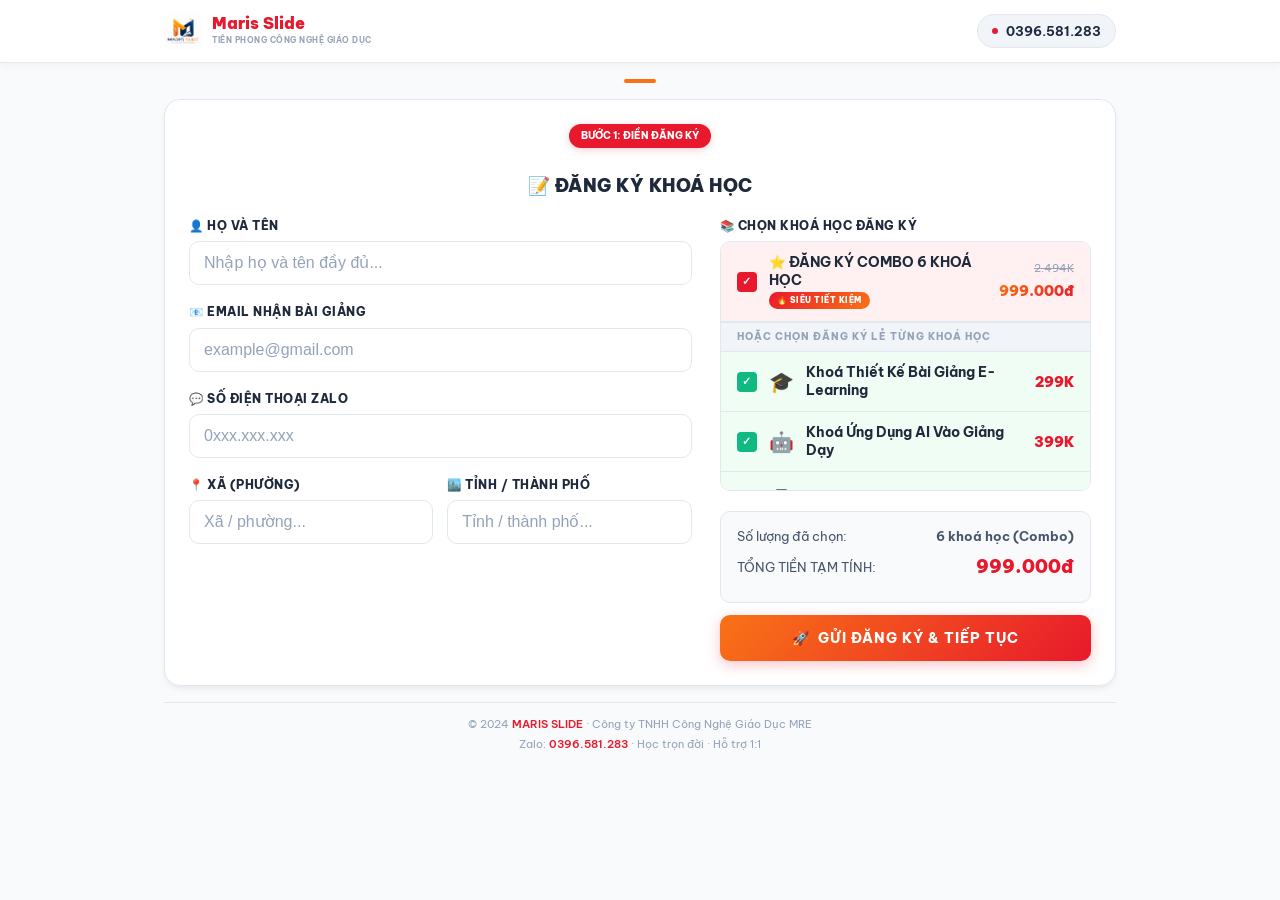
==== commit 794d2d35: "Update dangky.html" ====
--- a/public/dangky.html
+++ b/public/dangky.html
@@ -146,7 +146,7 @@
     .form-input {
       width: 100%; padding: 12px 14px;
       background: #ffffff; border: 1.5px solid var(--border);
-      border-radius: var(--radius-sm); color: var(--text-dark); font-size: 14px;
+      border-radius: var(--radius-sm); color: var(--text-dark); font-size: 16px;
       outline: none; transition: all 0.25s;
     }
 
@@ -223,6 +223,7 @@
       background: #f1f5f9; padding: 6px 16px;
       font-size: 10px; font-weight: 800; color: var(--text-muted);
       text-transform: uppercase; letter-spacing: 1px; border-bottom: 1px solid var(--border);
+      text-align: left;
     }
 
     /* Price Summary Box */
@@ -241,7 +242,7 @@
     }
 
     /* ============================================
-       STEP 3: PAYMENT SCREEN
+       PAYMENT SCREEN
        ============================================ */
     .pay-card { border-radius: var(--radius); }
 
@@ -280,9 +281,12 @@
       box-shadow: 0 2px 8px rgba(232,25,44,0.06);
     }
 
-    /* Bank panel */
-    .bank-panel { display: none; }
-    .bank-panel.active { display: block; }
+    /* Bank details panels */
+    .bank-info-panel { display: none; }
+    .bank-info-panel.active { display: block; }
+    
+    .qr-panel { display: none; }
+    .qr-panel.active { display: block; }
 
     .bi-row { display: flex; align-items: center; gap: 12px; padding: 10px 14px; background: #f8fafc; border: 1px solid var(--border); border-radius: 8px; margin-bottom: 6px; }
     .bi-label { font-size: 11px; font-weight: 800; color: var(--text-muted); text-transform: uppercase; min-width: 90px; flex-shrink: 0; }
@@ -339,6 +343,16 @@
     .btn-primary:hover:not(:disabled) { transform: translateY(-1px); box-shadow: 0 6px 20px rgba(232,25,44,0.35); }
     .btn-primary:disabled { opacity: 0.6; cursor: not-allowed; }
 
+    .btn-back {
+      display: flex; align-items: center; justify-content: center; gap: 6px;
+      width: 100%; padding: 11px;
+      background: #f1f5f9; border: 1.5px solid var(--border);
+      border-radius: var(--radius-sm); color: var(--text-body);
+      font-size: 13px; font-weight: 700; cursor: pointer;
+      transition: all 0.25s; margin-top: 10px;
+    }
+    .btn-back:hover { background: #e2e8f0; }
+
     /* ============================================
        TOAST & FOOTER
        ============================================ */
@@ -359,6 +373,58 @@
     }
     footer p { color: var(--text-muted); font-size: 11px; line-height: 1.8; }
     footer a { color: var(--red); text-decoration: none; font-weight: 600; }
+
+    /* Responsive grid styles */
+    .desktop-grid {
+      display: flex;
+      flex-direction: column;
+      gap: 18px;
+    }
+
+    .pay-grid-desktop {
+      display: flex;
+      flex-direction: column;
+      gap: 18px;
+    }
+
+    @media (min-width: 769px) {
+      .wrap {
+        max-width: 1000px;
+        padding: 0 24px;
+      }
+      .top-nav-inner {
+        max-width: 1000px;
+        padding: 12px 24px;
+      }
+      .container-body {
+        margin-top: 16px;
+        margin-bottom: 16px;
+        padding: 24px;
+      }
+      .desktop-grid {
+        display: grid;
+        grid-template-columns: 1.15fr 0.85fr;
+        gap: 28px;
+        align-items: start;
+      }
+      .pay-grid-desktop {
+        display: grid;
+        grid-template-columns: 1fr 1fr;
+        gap: 28px;
+        align-items: start;
+      }
+      .course-checklist {
+        max-height: 250px;
+        overflow-y: auto;
+      }
+      footer {
+        margin-top: 8px;
+        padding: 12px 16px;
+      }
+      .sec-title {
+        margin-bottom: 16px;
+      }
+    }
   </style>
 </head>
 <body>
@@ -392,76 +458,80 @@
         </div>
         <div class="sec-title">📝 ĐĂNG KÝ KHOÁ HỌC</div>
 
-        <form onsubmit="submitRegistration(event)" novalidate>
-          <div class="form-group">
-            <label class="form-label" for="f-name">👤 Họ và Tên</label>
-            <input id="f-name" class="form-input" type="text" placeholder="Nhập họ và tên đầy đủ..." autocomplete="name" />
-          </div>
-          <div class="form-group">
-            <label class="form-label" for="f-email">📧 Email nhận bài giảng</label>
-            <input id="f-email" class="form-input" type="email" placeholder="example@gmail.com" autocomplete="email" />
-          </div>
-          <div class="form-group">
-            <label class="form-label" for="f-zalo">💬 Số điện thoại Zalo</label>
-            <input id="f-zalo" class="form-input" type="tel" placeholder="0xxx.xxx.xxx" autocomplete="tel" />
-          </div>
-          
-          <div class="form-grid">
+        <form onsubmit="submitRegistration(event)" novalidate class="desktop-grid">
+          <div class="form-fields-side">
             <div class="form-group">
-              <label class="form-label" for="f-ward">📍 Xã (Phường)</label>
-              <input id="f-ward" class="form-input" type="text" placeholder="Xã / phường..." />
+              <label class="form-label" for="f-name">👤 Họ và Tên</label>
+              <input id="f-name" class="form-input" type="text" placeholder="Nhập họ và tên đầy đủ..." autocomplete="name" />
             </div>
             <div class="form-group">
-              <label class="form-label" for="f-province">🏙️ Tỉnh / Thành phố</label>
-              <input id="f-province" class="form-input" type="text" placeholder="Tỉnh / thành phố..." />
+              <label class="form-label" for="f-email">📧 Email nhận bài giảng</label>
+              <input id="f-email" class="form-input" type="email" placeholder="example@gmail.com" autocomplete="email" />
+            </div>
+            <div class="form-group">
+              <label class="form-label" for="f-zalo">💬 Số điện thoại Zalo</label>
+              <input id="f-zalo" class="form-input" type="tel" placeholder="0xxx.xxx.xxx" autocomplete="tel" />
+            </div>
+            
+            <div class="form-grid">
+              <div class="form-group">
+                <label class="form-label" for="f-ward">📍 Xã (Phường)</label>
+                <input id="f-ward" class="form-input" type="text" placeholder="Xã / phường..." />
+              </div>
+              <div class="form-group">
+                <label class="form-label" for="f-province">🏙️ Tỉnh / Thành phố</label>
+                <input id="f-province" class="form-input" type="text" placeholder="Tỉnh / thành phố..." />
+              </div>
             </div>
           </div>
 
-          <div class="form-group">
-            <label class="form-label">📚 Chọn khoá học đăng ký</label>
-            
-            <div class="course-checklist">
-              <!-- Combo Option -->
-              <div class="course-check-item combo-item" id="combo-row" onclick="toggleComboSelection()">
-                <div class="check-left">
-                  <div class="checkbox-icon" id="combo-chk-icon">✓</div>
-                  <div class="check-title-box">
-                    <span class="check-title">⭐ ĐĂNG KÝ COMBO 6 KHOÁ HỌC</span>
-                    <span class="check-badge">🔥 Siêu Tiết Kiệm</span>
+          <div class="checklist-side">
+            <div class="form-group" style="margin-bottom: 0;">
+              <label class="form-label">📚 Chọn khoá học đăng ký</label>
+              
+              <div class="course-checklist">
+                <!-- Combo Option -->
+                <div class="course-check-item combo-item" id="combo-row" onclick="toggleComboSelection()">
+                  <div class="check-left">
+                    <div class="checkbox-icon" id="combo-chk-icon">✓</div>
+                    <div class="check-title-box">
+                      <span class="check-title">⭐ ĐĂNG KÝ COMBO 6 KHOÁ HỌC</span>
+                      <span class="check-badge">🔥 Siêu Tiết Kiệm</span>
+                    </div>
+                  </div>
+                  <div class="check-price-box">
+                    <span class="price-old-strike">2.494K</span>
+                    <span class="price-new-lbl">999.000đ</span>
                   </div>
                 </div>
-                <div class="check-price-box">
-                  <span class="price-old-strike">2.494K</span>
-                  <span class="price-new-lbl">999.000đ</span>
+
+                <div class="checklist-divider">Hoặc chọn đăng ký lẻ từng khoá học</div>
+
+                <!-- Individual courses -->
+                <div id="individual-list"></div>
+              </div>
+
+              <!-- Price Recap -->
+              <div class="summary-box" id="summary-box">
+                <div class="sum-row">
+                  <span>Số lượng đã chọn:</span>
+                  <strong id="sum-count">0 khoá học</strong>
                 </div>
-              </div>
-
-              <div class="checklist-divider">Hoặc chọn đăng ký lẻ từng khoá học</div>
-
-              <!-- Individual courses -->
-              <div id="individual-list"></div>
+                <div class="sum-row">
+                  <span>TỔNG TIỀN TẠM TÍNH:</span>
+                  <span class="sum-total" id="sum-total">0đ</span>
+                </div>
+                <div class="combo-tip" id="combo-tip" style="display:none">
+                  🎉 Hệ thống tự áp dụng giá **COMBO 999K** tiết kiệm nhất cho thầy cô!
+                </div>
+              </div>
             </div>
 
-            <!-- Price Recap -->
-            <div class="summary-box" id="summary-box">
-              <div class="sum-row">
-                <span>Số lượng đã chọn:</span>
-                <strong id="sum-count">0 khoá học</strong>
-              </div>
-              <div class="sum-row">
-                <span>TỔNG TIỀN TẠM TÍNH:</span>
-                <span class="sum-total" id="sum-total">0đ</span>
-              </div>
-              <div class="combo-tip" id="combo-tip" style="display:none">
-                🎉 Hệ thống tự áp dụng giá **COMBO 999K** tiết kiệm nhất cho thầy cô!
-              </div>
-            </div>
+            <div id="form-err" class="form-err" style="margin-top: 12px;"></div>
+            <button type="submit" id="btn-submit" class="btn-primary" style="margin-top: 12px;">
+              <span>🚀</span> Gửi Đăng Ký &amp; Tiếp Tục
+            </button>
           </div>
-
-          <div id="form-err" class="form-err"></div>
-          <button type="submit" id="btn-submit" class="btn-primary">
-            <span>🚀</span> Gửi Đăng Ký &amp; Tiếp Tục
-          </button>
         </form>
       </section>
 
@@ -473,61 +543,75 @@
         <div class="sec-title">💳 THÔNG TIN CHUYỂN KHOẢN</div>
 
         <div class="pay-card">
-          <div class="pay-header">
-            <div style="font-size:11px;font-weight:800;text-transform:uppercase;color:var(--text-muted)">Khoá học đăng ký</div>
-            <div id="pay-course-label" class="pay-course-lbl"></div>
-          </div>
-
-          <!-- Code -->
-          <div class="pay-code-box">
-            <div class="pay-code-label">Nội dung chuyển khoản bắt buộc</div>
-            <div class="pay-code-value" id="pay-code" onclick="copyCodeText()" title="Click để sao chép"></div>
-            <div class="pay-code-hint">📋 Click lên đoạn mã để sao chép nhanh</div>
-          </div>
-
-          <!-- Tabs -->
-          <div class="bank-tabs">
-            <button class="bank-tab active" id="tab-mb" onclick="switchBankTab('mb')">🏦 MB Bank</button>
-            <button class="bank-tab" id="tab-tcb" onclick="switchBankTab('tcb')">🏦 Techcombank</button>
-          </div>
-
-          <!-- MB -->
-          <div class="bank-panel active" id="panel-mb">
-            <div class="bi-row"><div class="bi-label">Chủ TK</div><div class="bi-value">CONG TY TNHH CONG NGHE GIAO DUC MRE</div></div>
-            <div class="bi-row"><div class="bi-label">Số TK</div><div class="bi-stk" onclick="copyAccountNumber('353536888')">353536888 <span class="copy-ico">📋</span></div></div>
-            <div class="bi-row"><div class="bi-label">Ngân hàng</div><div class="bi-value">MB Bank (Ngân hàng Quân đội)</div></div>
-            <div class="qr-wrap">
-              <div class="qr-label">Quét mã QR để chuyển khoản điền sẵn nội dung</div>
-              <div class="qr-frame"><img id="qr-mb" src="" alt="QR MB Bank" class="qr-img" /></div>
-              <div class="qr-brand mb-brand">MB Bank</div>
+          <div class="pay-grid-desktop">
+            <div class="pay-details-side">
+              <div class="pay-header">
+                <div style="font-size:11px;font-weight:800;text-transform:uppercase;color:var(--text-muted)">Khoá học đăng ký</div>
+                <div id="pay-course-label" class="pay-course-lbl"></div>
+              </div>
+
+              <!-- Code -->
+              <div class="pay-code-box">
+                <div class="pay-code-label">Nội dung chuyển khoản bắt buộc</div>
+                <div class="pay-code-value" id="pay-code" onclick="copyCodeText()" title="Click để sao chép"></div>
+                <div class="pay-code-hint">📋 Click lên đoạn mã để sao chép nhanh</div>
+              </div>
+
+              <!-- Tabs -->
+              <div class="bank-tabs">
+                <button class="bank-tab active" id="tab-mb" onclick="switchBankTab('mb')">🏦 MB Bank</button>
+                <button class="bank-tab" id="tab-tcb" onclick="switchBankTab('tcb')">🏦 Techcombank</button>
+              </div>
+
+              <!-- MB Info -->
+              <div id="info-mb" class="bank-info-panel active">
+                <div class="bi-row"><div class="bi-label">Chủ TK</div><div class="bi-value">CONG TY TNHH CONG NGHE GIAO DUC MRE</div></div>
+                <div class="bi-row"><div class="bi-label">Số TK</div><div class="bi-stk" onclick="copyAccountNumber('353536888')">353536888 <span class="copy-ico">📋</span></div></div>
+                <div class="bi-row"><div class="bi-label">Ngân hàng</div><div class="bi-value">MB Bank (Ngân hàng Quân đội)</div></div>
+              </div>
+
+              <!-- TCB Info -->
+              <div id="info-tcb" class="bank-info-panel" style="display: none;">
+                <div class="bi-row"><div class="bi-label">Chủ TK</div><div class="bi-value">CONG TY TNHH CONG NGHE GIAO DUC MRE</div></div>
+                <div class="bi-row"><div class="bi-label">Số TK</div><div class="bi-stk" onclick="copyAccountNumber('836869999')">836869999 <span class="copy-ico">📋</span></div></div>
+                <div class="bi-row"><div class="bi-label">Ngân hàng</div><div class="bi-value">Techcombank (TMCP Kỹ Thương)</div></div>
+              </div>
+            </div>
+
+            <div class="pay-qr-side">
+              <!-- QR MB -->
+              <div id="qr-panel-mb" class="qr-panel active">
+                <div class="qr-wrap" style="padding: 0 0 8px;">
+                  <div class="qr-label">Quét mã QR để chuyển khoản điền sẵn nội dung</div>
+                  <div class="qr-frame"><img id="qr-mb" src="" alt="QR MB Bank" class="qr-img" /></div>
+                  <div class="qr-brand mb-brand">MB Bank</div>
+                </div>
+              </div>
+
+              <!-- QR TCB -->
+              <div id="qr-panel-tcb" class="qr-panel" style="display: none;">
+                <div class="qr-wrap" style="padding: 0 0 8px;">
+                  <div class="qr-label">Quét mã QR để chuyển khoản điền sẵn nội dung</div>
+                  <div class="qr-frame"><img id="qr-tcb" src="" alt="QR Techcombank" class="qr-img" /></div>
+                  <div class="qr-brand tcb-brand">Techcombank</div>
+                </div>
+              </div>
+
+              <!-- Note -->
+              <div class="pay-note" style="margin: 8px 0;">
+                <div class="pay-note-ico">💬</div>
+                <div class="pay-note-txt">
+                  Sau khi chuyển khoản xong, thầy cô hãy bấm <strong>"Báo Zalo Đã Thanh Toán"</strong> bên dưới để nhân viên kích hoạt tài khoản học ngay lập tức.
+                </div>
+              </div>
+
+              <a href="https://zalo.me/0396581283" target="_blank" rel="noopener noreferrer" class="zalo-btn">
+                <span>💬</span> Báo Zalo Đã Thanh Toán
+              </a>
+
+              <button class="btn-back" onclick="backToForm()">← Quay lại chỉnh sửa thông tin</button>
             </div>
           </div>
-
-          <!-- TCB -->
-          <div class="bank-panel" id="panel-tcb">
-            <div class="bi-row"><div class="bi-label">Chủ TK</div><div class="bi-value">CONG TY TNHH CONG NGHE GIAO DUC MRE</div></div>
-            <div class="bi-row"><div class="bi-label">Số TK</div><div class="bi-stk" onclick="copyAccountNumber('836869999')">836869999 <span class="copy-ico">📋</span></div></div>
-            <div class="bi-row"><div class="bi-label">Ngân hàng</div><div class="bi-value">Techcombank (TMCP Kỹ Thương)</div></div>
-            <div class="qr-wrap">
-              <div class="qr-label">Quét mã QR để chuyển khoản điền sẵn nội dung</div>
-              <div class="qr-frame"><img id="qr-tcb" src="" alt="QR Techcombank" class="qr-img" /></div>
-              <div class="qr-brand tcb-brand">Techcombank</div>
-            </div>
-          </div>
-
-          <!-- Note -->
-          <div class="pay-note">
-            <div class="pay-note-ico">💬</div>
-            <div class="pay-note-txt">
-              Sau khi chuyển khoản xong, thầy cô hãy bấm <strong>"Báo Zalo Đã Thanh Toán"</strong> bên dưới để nhân viên kích hoạt tài khoản học ngay lập tức.
-            </div>
-          </div>
-
-          <a href="https://zalo.me/0396581283" target="_blank" rel="noopener noreferrer" class="zalo-btn">
-            <span>💬</span> Báo Zalo Đã Thanh Toán
-          </a>
-
-          <button class="btn-back" onclick="backToForm()">← Quay lại chỉnh sửa thông tin</button>
         </div>
       </section>
 
@@ -759,7 +843,8 @@
     function switchBankTab(bank) {
       ['mb', 'tcb'].forEach(b => {
         document.getElementById('tab-' + b).className = 'bank-tab' + (b === bank ? ' active' : '');
-        document.getElementById('panel-' + b).className = 'bank-panel' + (b === bank ? ' active' : '');
+        document.getElementById('info-' + b).style.display = b === bank ? 'block' : 'none';
+        document.getElementById('qr-panel-' + b).style.display = b === bank ? 'block' : 'none';
       });
     }
 
@@ -771,7 +856,7 @@
 
     /* ======================================================
        COPIER & TOAST
-       ====================================================== */
+       ===================================================== */
     function copyCodeText() {
       const code = document.getElementById('pay-code').textContent;
       navigator.clipboard.writeText(code).catch(() => {});
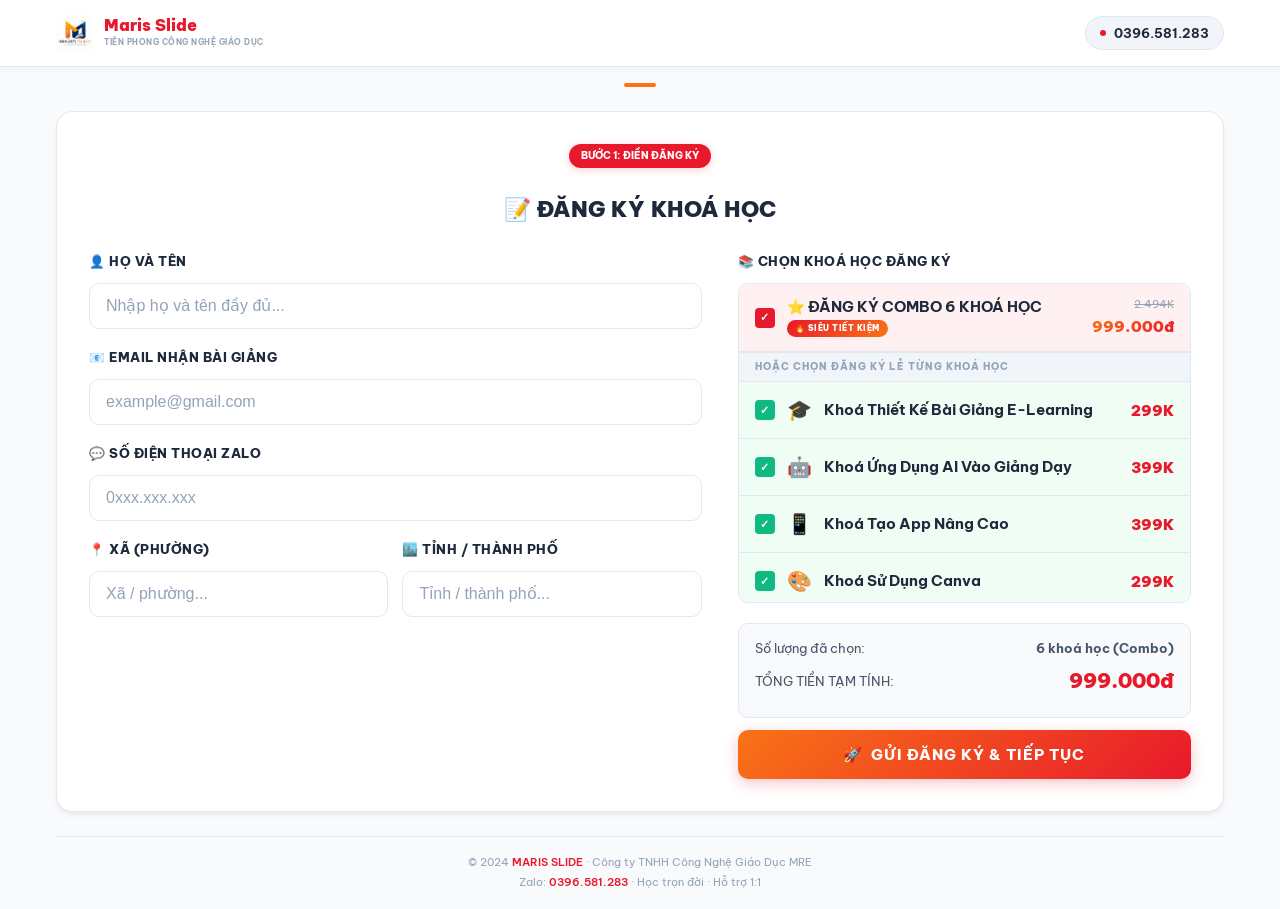
==== commit 83074972: "Update dangky.html" ====
--- a/public/dangky.html
+++ b/public/dangky.html
@@ -389,40 +389,71 @@
 
     @media (min-width: 769px) {
       .wrap {
-        max-width: 1000px;
+        max-width: 1360px;
+        width: 95%;
         padding: 0 24px;
       }
       .top-nav-inner {
-        max-width: 1000px;
-        padding: 12px 24px;
+        max-width: 1360px;
+        width: 95%;
+        padding: 14px 24px;
       }
       .container-body {
-        margin-top: 16px;
-        margin-bottom: 16px;
-        padding: 24px;
+        margin-top: 24px;
+        margin-bottom: 24px;
+        padding: 32px;
+      }
+      .sec-title {
+        font-size: 22px;
+        margin-bottom: 24px;
       }
       .desktop-grid {
         display: grid;
         grid-template-columns: 1.15fr 0.85fr;
-        gap: 28px;
+        gap: 36px;
         align-items: start;
       }
       .pay-grid-desktop {
         display: grid;
-        grid-template-columns: 1fr 1fr;
-        gap: 28px;
+        grid-template-columns: 1.15fr 0.85fr;
+        gap: 36px;
         align-items: start;
       }
+      .form-input {
+        font-size: 16px;
+        padding: 13px 16px;
+      }
+      .form-label {
+        font-size: 12.5px;
+        margin-bottom: 6px;
+      }
       .course-checklist {
-        max-height: 250px;
+        max-height: 320px;
         overflow-y: auto;
       }
+      .check-title {
+        font-size: 14.5px;
+      }
+      .price-new-lbl {
+        font-size: 15px;
+      }
+      .sum-total {
+        font-size: 20px;
+      }
+      .pay-code-value {
+        font-size: 30px;
+      }
+      .qr-img {
+        width: 210px;
+        height: 210px;
+      }
+      .btn-primary {
+        padding: 15px;
+        font-size: 15px;
+      }
       footer {
-        margin-top: 8px;
-        padding: 12px 16px;
-      }
-      .sec-title {
-        margin-bottom: 16px;
+        margin-top: 16px;
+        padding: 16px;
       }
     }
   </style>
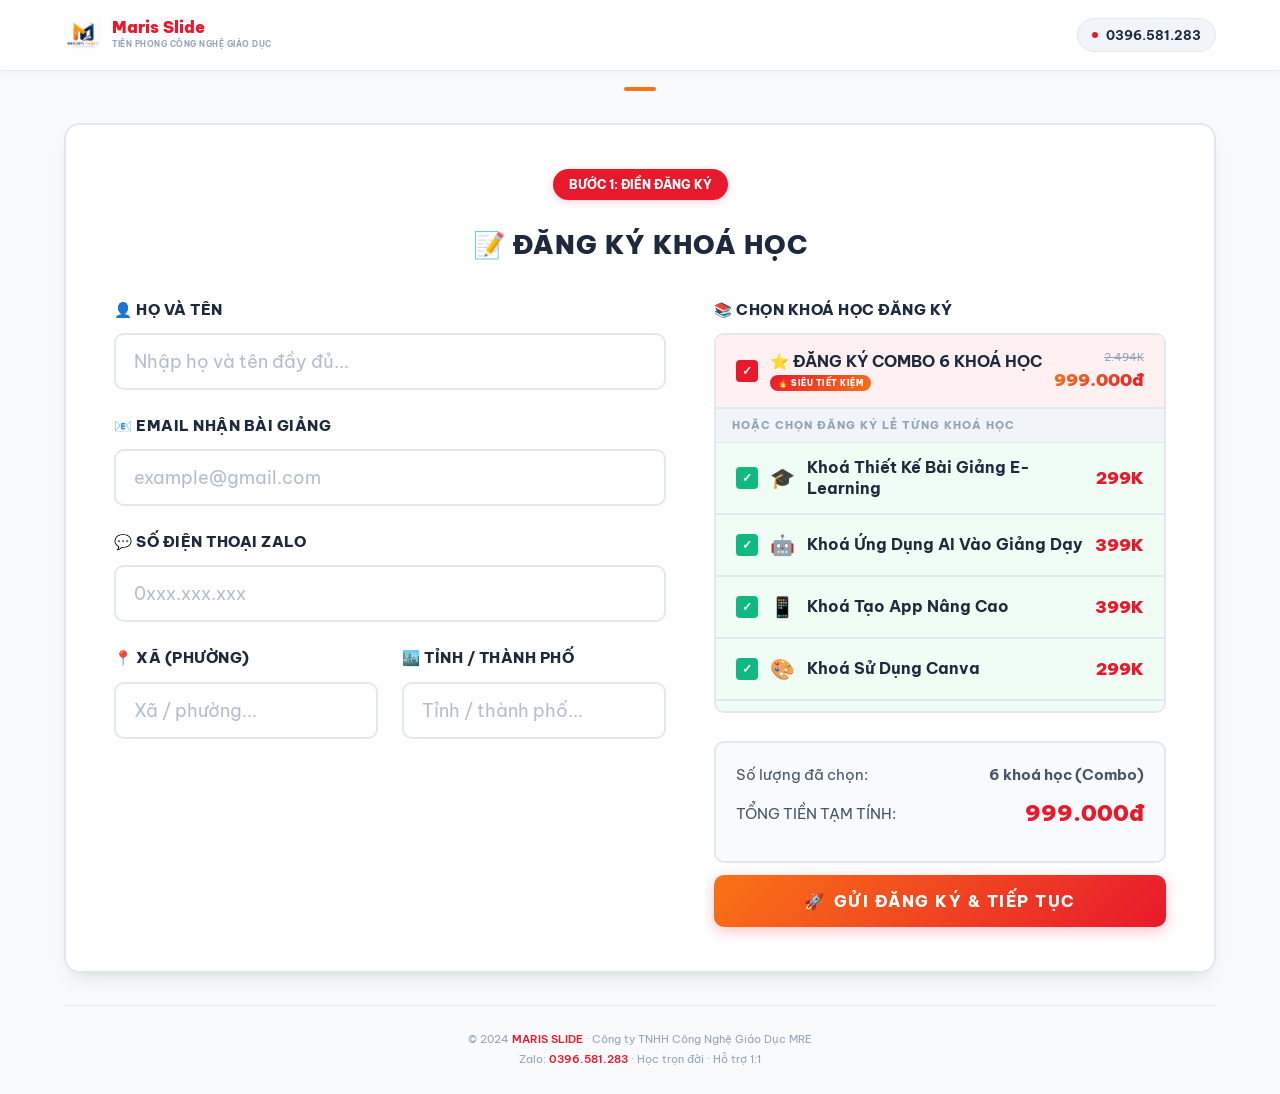
==== commit d68e5fbf: "Update dangky.html" ====
--- a/public/dangky.html
+++ b/public/dangky.html
@@ -28,7 +28,7 @@
       --text-body: #475569;
       --text-muted: #94a3b8;
       --border: #e2e8f0;
-      --font: 'Be Vietnam Pro', sans-serif;
+      --font: 'Be Vietnam Pro', 'Segoe UI', -apple-system, BlinkMacSystemFont, Roboto, sans-serif;
       --radius: 16px;
       --radius-sm: 10px;
       --shadow: 0 4px 6px -1px rgba(0,0,0,0.05), 0 2px 4px -1px rgba(0,0,0,0.03);
@@ -45,11 +45,15 @@
       min-height: 100vh;
     }
 
-    .wrap { position: relative; z-index: 1; max-width: 600px; margin: 0 auto; padding: 0 16px; }
-
-    /* ============================================
-       HEADER (Light Theme)
-       ============================================ */
+    .m-wrap {
+      position: relative; z-index: 1;
+      max-width: 650px;
+      margin: 0 auto;
+      padding: 0 16px;
+      box-sizing: border-box;
+    }
+
+    /* HEADER */
     header.top-nav {
       background: #ffffff;
       border-bottom: 1px solid var(--border);
@@ -59,7 +63,8 @@
 
     .top-nav-inner {
       display: flex; align-items: center; justify-content: space-between;
-      max-width: 600px; margin: 0 auto; padding: 12px 16px;
+      max-width: 650px; margin: 0 auto; padding: 12px 16px;
+      box-sizing: border-box;
     }
 
     .brand-logo-area {
@@ -101,262 +106,292 @@
       border-radius: 2px; margin: 16px auto 0;
     }
 
-    /* ============================================
-       PAGE CONTAINER
-       ============================================ */
-    .container-body {
-      background: #ffffff; border: 1px solid var(--border);
-      border-radius: var(--radius); padding: 24px;
-      box-shadow: var(--shadow); margin-top: 24px; margin-bottom: 32px;
-    }
-
-    .sec-title {
-      font-size: 18px; font-weight: 900; color: var(--text-dark);
-      text-align: center; margin-bottom: 20px; text-transform: uppercase; letter-spacing: 0.5px;
-    }
-
-    .step-indicator {
+    /* PAGE CONTAINER */
+    .m-container-body {
+      background: #ffffff;
+      border: 2px solid var(--border);
+      border-radius: var(--radius);
+      padding: 24px;
+      box-shadow: var(--shadow-lg);
+      margin-top: 24px;
+      margin-bottom: 32px;
+      box-sizing: border-box;
+    }
+
+    .m-sec-title {
+      font-size: 20px; font-weight: 900; color: var(--text-dark);
+      text-align: center; margin-bottom: 24px; text-transform: uppercase; letter-spacing: 0.5px;
+    }
+
+    .m-step-indicator {
       display: flex; justify-content: center; gap: 8px; margin-bottom: 24px;
     }
-    .step-badge {
-      font-size: 10px; font-weight: 800; text-transform: uppercase;
+    .m-step-badge {
+      font-size: 10.5px; font-weight: 800; text-transform: uppercase;
       padding: 4px 12px; border-radius: 20px; background: #e2e8f0; color: var(--text-muted);
     }
-    .step-badge.active {
+    .m-step-badge.active {
       background: var(--red); color: #ffffff;
       box-shadow: 0 2px 8px rgba(232,25,44,0.2);
     }
 
-    /* ============================================
-       FORM STATE
-       ============================================ */
+    /* FORM STATE */
     #step1-form { display: block; }
     #step2-payment { display: none; }
 
-    /* Form Styles */
-    .form-group { display: flex; flex-direction: column; gap: 6px; margin-bottom: 18px; }
-    .form-grid { display: grid; grid-template-columns: 1fr 1fr; gap: 14px; }
-    @media (max-width: 480px) { .form-grid { grid-template-columns: 1fr; gap: 14px; } }
-
-    .form-label {
-      font-size: 11.5px; font-weight: 800; color: var(--text-dark);
-      text-transform: uppercase; letter-spacing: 0.5px;
-    }
-
-    .form-input {
-      width: 100%; padding: 12px 14px;
-      background: #ffffff; border: 1.5px solid var(--border);
-      border-radius: var(--radius-sm); color: var(--text-dark); font-size: 16px;
-      outline: none; transition: all 0.25s;
-    }
-
-    .form-input::placeholder { color: var(--text-muted); }
-    .form-input:focus {
+    /* Form Styles (Conflict Free) */
+    .m-form-group {
+      display: flex;
+      flex-direction: column;
+      gap: 8px;
+      margin-bottom: 22px;
+      position: relative;
+      box-sizing: border-box;
+      text-align: left;
+    }
+    .m-form-group:last-child { margin-bottom: 0; }
+
+    .m-form-grid {
+      display: grid;
+      grid-template-columns: 1fr 1fr;
+      gap: 18px;
+      box-sizing: border-box;
+    }
+
+    .m-form-label {
+      font-size: 13px;
+      font-weight: 800;
+      color: var(--text-dark);
+      text-transform: uppercase;
+      letter-spacing: 0.5px;
+      display: block;
+      margin-bottom: 2px;
+    }
+
+    .m-form-input {
+      width: 100%;
+      padding: 13px 16px;
+      background: #ffffff;
+      border: 2px solid var(--border);
+      border-radius: var(--radius-sm);
+      color: var(--text-dark);
+      font-size: 16px;
+      font-family: var(--font);
+      outline: none;
+      transition: all 0.25s;
+      box-sizing: border-box;
+      height: auto;
+      line-height: normal;
+    }
+
+    .m-form-input::placeholder { color: var(--text-muted); opacity: 0.7; }
+    .m-form-input:focus {
       border-color: var(--red);
-      box-shadow: 0 0 0 3px rgba(232,25,44,0.06);
-    }
-
-    .form-err { color: var(--red); font-size: 12px; font-weight: 700; margin-top: 4px; }
-
-    /* ============================================
-       COURSE CHECKLIST (Light Professional)
-       ============================================ */
-    .course-checklist {
-      border: 1.5px solid var(--border); border-radius: var(--radius-sm);
-      overflow: hidden; background: #ffffff; display: flex; flex-direction: column;
-    }
-
-    .course-check-item {
+      box-shadow: 0 0 0 4px rgba(232,25,44,0.06);
+      background: #ffffff;
+    }
+
+    .m-form-err {
+      color: var(--red);
+      font-size: 13px;
+      font-weight: 700;
+      margin-top: 8px;
+      text-align: center;
+    }
+
+    /* COURSE CHECKLIST */
+    .m-course-checklist {
+      border: 2px solid var(--border);
+      border-radius: var(--radius-sm);
+      overflow: hidden;
+      background: #ffffff;
+      display: flex;
+      flex-direction: column;
+      box-sizing: border-box;
+    }
+
+    .m-course-check-item {
       display: flex; align-items: center; justify-content: space-between;
-      padding: 12px 16px; border-bottom: 1px solid var(--border);
+      padding: 12px 16px; border-bottom: 1.5px solid var(--border);
       cursor: pointer; transition: all 0.25s;
-    }
-    .course-check-item:last-child { border-bottom: none; }
-    .course-check-item:hover { background: #f8fafc; }
-
-    .course-check-item.combo-item {
+      box-sizing: border-box;
+    }
+    .m-course-check-item:last-child { border-bottom: none; }
+    .m-course-check-item:hover { background: #f8fafc; }
+
+    .m-course-check-item.combo-item {
       background: #fff8f8; border-bottom: 2px solid var(--border);
     }
-    .course-check-item.combo-item:hover { background: #fff1f1; }
-    .course-check-item.combo-item.checked { background: #fff1f2; }
-
-    .course-check-item.checked {
-      background: #f0fdf4;
-    }
-
-    .check-left { display: flex; align-items: center; gap: 12px; flex: 1; min-width: 0; }
+    .m-course-check-item.combo-item:hover { background: #fff1f1; }
+    .m-course-check-item.combo-item.checked { background: #fff1f2; }
+    .m-course-check-item.checked { background: #f0fdf4; }
+
+    .m-check-left { display: flex; align-items: center; gap: 12px; flex: 1; min-width: 0; }
     
-    /* Native style custom checkboxes */
-    .checkbox-icon {
-      width: 20px; height: 20px; border-radius: 4px; border: 2px solid var(--border);
+    .m-checkbox-icon {
+      width: 22px; height: 22px; border-radius: 4px; border: 2px solid var(--border);
       background: #ffffff; display: flex; align-items: center; justify-content: center;
-      font-size: 11px; font-weight: 900; color: transparent; transition: all 0.2s;
+      font-size: 12px; font-weight: 900; color: transparent; transition: all 0.2s;
       flex-shrink: 0;
     }
-    .course-check-item.checked .checkbox-icon {
+    .m-course-check-item.checked .m-checkbox-icon {
       background: var(--green); border-color: var(--green); color: #ffffff;
     }
-    .course-check-item.combo-item.checked .checkbox-icon {
+    .m-course-check-item.combo-item.checked .m-checkbox-icon {
       background: var(--red); border-color: var(--red); color: #ffffff;
     }
 
-    .check-icon-emoji { font-size: 20px; flex-shrink: 0; }
-    .check-title-box { display: flex; flex-direction: column; min-width: 0; }
-    .check-title { font-size: 13.5px; font-weight: 700; color: var(--text-dark); line-height: 1.3; }
-    .check-badge {
+    .m-check-icon-emoji { font-size: 20px; flex-shrink: 0; }
+    .m-check-title-box { display: flex; flex-direction: column; min-width: 0; }
+    .m-check-title { font-size: 14px; font-weight: 700; color: var(--text-dark); line-height: 1.35; }
+    .m-check-badge {
       display: inline-block; font-size: 8px; font-weight: 900; color: #ffffff;
       background: linear-gradient(135deg, var(--red), var(--orange));
       padding: 2px 8px; border-radius: 10px; text-transform: uppercase;
       letter-spacing: 0.5px; margin-top: 3px; align-self: flex-start;
     }
 
-    .check-price-box { text-align: right; flex-shrink: 0; }
-    .price-old-strike { font-size: 11px; color: var(--text-muted); text-decoration: line-through; display: block; }
-    .price-new-lbl { font-size: 14px; font-weight: 900; color: var(--red); }
-    .combo-item .price-new-lbl {
+    .m-check-price-box { text-align: right; flex-shrink: 0; }
+    .m-price-old-strike { font-size: 11px; color: var(--text-muted); text-decoration: line-through; display: block; }
+    .m-price-new-lbl { font-size: 14.5px; font-weight: 900; color: var(--red); }
+    .combo-item .m-price-new-lbl {
       background: linear-gradient(135deg, var(--orange), var(--red));
       -webkit-background-clip: text; -webkit-text-fill-color: transparent; background-clip: text;
       font-weight: 900;
     }
 
-    .checklist-divider {
-      background: #f1f5f9; padding: 6px 16px;
-      font-size: 10px; font-weight: 800; color: var(--text-muted);
-      text-transform: uppercase; letter-spacing: 1px; border-bottom: 1px solid var(--border);
+    .m-checklist-divider {
+      background: #f1f5f9; padding: 8px 16px;
+      font-size: 10.5px; font-weight: 800; color: var(--text-muted);
+      text-transform: uppercase; letter-spacing: 1px; border-bottom: 1.5px solid var(--border);
       text-align: left;
     }
 
     /* Price Summary Box */
-    .summary-box {
-      background: #f8fafc; border: 1.5px solid var(--border); border-radius: var(--radius-sm);
-      padding: 14px 16px; margin-top: 14px; display: none;
-    }
-    .summary-box.show { display: block; }
-    .sum-row { display: flex; justify-content: space-between; align-items: center; font-size: 13px; color: var(--text-body); margin-bottom: 6px; }
-    .sum-row:last-child { margin-bottom: 0; }
-    .sum-total { font-size: 18px; font-weight: 900; color: var(--red); }
-    .combo-tip {
+    .m-summary-box {
+      background: #f8fafc; border: 2px solid var(--border); border-radius: var(--radius-sm);
+      padding: 16px; margin-top: 14px; display: none;
+    }
+    .m-summary-box.show { display: block; }
+    .m-sum-row { display: flex; justify-content: space-between; align-items: center; font-size: 13.5px; color: var(--text-body); margin-bottom: 8px; }
+    .m-sum-row:last-child { margin-bottom: 0; }
+    .m-sum-total { font-size: 19px; font-weight: 900; color: var(--red); }
+    .m-combo-tip {
       background: #f0fdf4; border: 1px solid #bbf7d0; border-radius: 8px;
-      padding: 8px 12px; font-size: 11.5px; color: var(--green-dark);
-      font-weight: 700; margin-top: 8px; text-align: center;
-    }
-
-    /* ============================================
-       PAYMENT SCREEN
-       ============================================ */
-    .pay-card { border-radius: var(--radius); }
-
-    .pay-header {
-      padding: 12px 16px; background: #fff5f5; border: 1px solid var(--border); border-radius: var(--radius-sm);
-      margin-bottom: 18px;
-    }
-    .pay-course-lbl {
-      font-size: 13px; font-weight: 700; color: var(--red);
-      background: #ffffff; border: 1px solid rgba(232,25,44,0.2);
+      padding: 10px 14px; font-size: 12px; color: var(--green-dark);
+      font-weight: 700; margin-top: 10px; text-align: center;
+      line-height: 1.4;
+    }
+
+    /* PAYMENT SCREEN */
+    .m-pay-card { border-radius: var(--radius); }
+
+    .m-pay-header {
+      padding: 14px 16px; background: #fff5f5; border: 1.5px solid var(--border); border-radius: var(--radius-sm);
+      margin-bottom: 18px; text-align: left;
+    }
+    .m-pay-course-lbl {
+      font-size: 13.5px; font-weight: 700; color: var(--red);
+      background: #ffffff; border: 1.5px solid rgba(232,25,44,0.2);
       border-radius: 6px; padding: 6px 12px; display: inline-block; margin-top: 6px;
     }
 
-    .pay-code-box {
-      background: #fffbeb; border: 1.5px solid var(--orange-light); border-radius: var(--radius-sm);
-      padding: 16px; text-align: center; margin-bottom: 18px;
-    }
-    .pay-code-label { font-size: 11px; font-weight: 800; text-transform: uppercase; letter-spacing: 1px; color: var(--text-body); margin-bottom: 6px; }
-    .pay-code-value {
-      font-size: 26px; font-weight: 900; letter-spacing: 4px; color: var(--orange);
-      font-family: 'Courier New', monospace; margin-bottom: 4px; cursor: pointer;
-    }
-    .pay-code-hint { font-size: 11px; color: var(--text-muted); }
+    .m-pay-code-box {
+      background: #fffbeb; border: 2px solid var(--orange-light); border-radius: var(--radius-sm);
+      padding: 18px; text-align: center; margin-bottom: 18px;
+    }
+    .m-pay-code-label { font-size: 11px; font-weight: 800; text-transform: uppercase; letter-spacing: 1.5px; color: var(--text-body); margin-bottom: 6px; }
+    .m-pay-code-value {
+      font-size: 28px; font-weight: 900; letter-spacing: 4px; color: var(--orange);
+      font-family: 'Courier New', monospace; margin-bottom: 6px; cursor: pointer;
+    }
+    .m-pay-code-hint { font-size: 11.5px; color: var(--text-muted); }
 
     /* Bank tabs */
-    .bank-tabs { display: flex; gap: 8px; margin-bottom: 16px; }
-    .bank-tab {
-      flex: 1; padding: 10px 8px;
-      border: 1.5px solid var(--border); border-radius: var(--radius-sm);
+    .m-bank-tabs { display: flex; gap: 8px; margin-bottom: 18px; }
+    .m-bank-tab {
+      flex: 1; padding: 12px 8px;
+      border: 2px solid var(--border); border-radius: var(--radius-sm);
       background: #f8fafc; color: var(--text-body);
-      font-size: 13px; font-weight: 700; cursor: pointer; font-family: var(--font);
+      font-size: 13.5px; font-weight: 700; cursor: pointer; font-family: var(--font);
       transition: all 0.25s;
     }
-    .bank-tab.active {
+    .m-bank-tab.active {
       border-color: var(--red); background: #ffffff; color: var(--red);
       box-shadow: 0 2px 8px rgba(232,25,44,0.06);
     }
 
     /* Bank details panels */
-    .bank-info-panel { display: none; }
-    .bank-info-panel.active { display: block; }
+    .m-bank-info-panel { display: none; }
+    .m-bank-info-panel.active { display: block; }
     
     .qr-panel { display: none; }
     .qr-panel.active { display: block; }
 
-    .bi-row { display: flex; align-items: center; gap: 12px; padding: 10px 14px; background: #f8fafc; border: 1px solid var(--border); border-radius: 8px; margin-bottom: 6px; }
-    .bi-label { font-size: 11px; font-weight: 800; color: var(--text-muted); text-transform: uppercase; min-width: 90px; flex-shrink: 0; }
-    .bi-value { font-size: 13px; font-weight: 700; color: var(--text-dark); }
-    .bi-stk { font-size: 18px; font-weight: 900; color: var(--red); cursor: pointer; display: flex; align-items: center; gap: 6px; }
-    .bi-stk:hover { color: var(--orange); }
+    .m-bi-row { display: flex; align-items: center; gap: 12px; padding: 12px 14px; background: #f8fafc; border: 1.5px solid var(--border); border-radius: 8px; margin-bottom: 8px; text-align: left; }
+    .m-bi-label { font-size: 11px; font-weight: 800; color: var(--text-muted); text-transform: uppercase; min-width: 90px; flex-shrink: 0; }
+    .m-bi-value { font-size: 14px; font-weight: 700; color: var(--text-dark); }
+    .m-bi-stk { font-size: 19px; font-weight: 900; color: var(--red); cursor: pointer; display: flex; align-items: center; gap: 6px; }
+    .m-bi-stk:hover { color: var(--orange); }
 
     /* QR Code */
-    .qr-wrap { text-align: center; padding: 16px 0 8px; }
-    .qr-label { font-size: 11px; color: var(--text-muted); text-transform: uppercase; letter-spacing: 0.5px; margin-bottom: 12px; }
-    .qr-frame { background: #ffffff; border-radius: 12px; padding: 10px; display: inline-block; box-shadow: 0 4px 20px rgba(0,0,0,0.05); border: 1.5px solid var(--border); }
-    .qr-img { width: 180px; height: 180px; display: block; border-radius: 6px; }
-    .qr-brand { margin-top: 10px; font-size: 13px; font-weight: 800; }
+    .m-qr-wrap { text-align: center; padding: 16px 0 8px; }
+    .m-qr-label { font-size: 11.5px; color: var(--text-muted); text-transform: uppercase; letter-spacing: 0.5px; margin-bottom: 12px; }
+    .m-qr-frame { background: #ffffff; border-radius: 12px; padding: 12px; display: inline-block; box-shadow: 0 4px 20px rgba(0,0,0,0.05); border: 2px solid var(--border); }
+    .m-qr-img { width: 180px; height: 180px; display: block; border-radius: 6px; }
+    .m-qr-brand { margin-top: 10px; font-size: 13.5px; font-weight: 800; }
     .mb-brand { color: #003893; }
     .tcb-brand { color: #ed1c24; }
 
     /* Pay note */
-    .pay-note {
+    .m-pay-note {
       display: flex; align-items: flex-start; gap: 12px;
-      background: #f0fdf4; border: 1px solid #bbf7d0; border-radius: var(--radius-sm);
-      padding: 14px 16px; margin: 16px 0;
-    }
-    .pay-note-ico { font-size: 20px; flex-shrink: 0; }
-    .pay-note-txt { font-size: 13px; color: var(--text-body); line-height: 1.6; }
-    .pay-note-txt strong { color: var(--green-dark); }
-    .pay-note-txt a { color: var(--red); text-decoration: none; font-weight: 700; }
+      background: #f0fdf4; border: 1.5px solid #bbf7d0; border-radius: var(--radius-sm);
+      padding: 14px 16px; margin: 18px 0;
+    }
+    .m-pay-note-ico { font-size: 20px; flex-shrink: 0; }
+    .m-pay-note-txt { font-size: 13.5px; color: var(--text-body); line-height: 1.6; }
+    .m-pay-note-txt strong { color: var(--green-dark); }
 
     /* Zalo btn */
-    .zalo-btn {
+    .m-zalo-btn {
       display: flex; align-items: center; justify-content: center; gap: 8px;
       width: 100%; padding: 14px; background: #0068ff;
-      color: #ffffff; font-size: 14px; font-weight: 800;
+      color: #ffffff; font-size: 14.5px; font-weight: 800;
       border-radius: var(--radius-sm); text-decoration: none;
       text-transform: uppercase; letter-spacing: 1px;
       box-shadow: 0 4px 14px rgba(0,104,255,0.3);
       transition: all 0.28s;
     }
-    .zalo-btn:hover { transform: translateY(-1px); box-shadow: 0 6px 20px rgba(0,104,255,0.4); }
-
-    /* ============================================
-       BUTTONS
-       ============================================ */
-    .btn-primary {
-      width: 100%; padding: 14px; margin-top: 10px;
+    .m-zalo-btn:hover { transform: translateY(-1px); box-shadow: 0 6px 20px rgba(0,104,255,0.4); }
+
+    /* BUTTONS */
+    .m-btn-primary {
+      width: 100%; padding: 15px; margin-top: 10px;
       background: linear-gradient(135deg, var(--orange), var(--red));
-      color: #ffffff; font-size: 14px; font-weight: 800;
+      color: #ffffff; font-size: 14.5px; font-weight: 800;
       border: none; border-radius: var(--radius-sm); cursor: pointer;
-      text-transform: uppercase; letter-spacing: 1px;
+      text-transform: uppercase; letter-spacing: 1.5px;
       box-shadow: 0 4px 14px rgba(232,25,44,0.25);
       transition: all 0.28s;
       display: flex; align-items: center; justify-content: center; gap: 8px;
       font-family: var(--font);
     }
-    .btn-primary:hover:not(:disabled) { transform: translateY(-1px); box-shadow: 0 6px 20px rgba(232,25,44,0.35); }
-    .btn-primary:disabled { opacity: 0.6; cursor: not-allowed; }
-
-    .btn-back {
+    .m-btn-primary:hover:not(:disabled) { transform: translateY(-1px); box-shadow: 0 6px 20px rgba(232,25,44,0.35); }
+    .m-btn-primary:disabled { opacity: 0.6; cursor: not-allowed; }
+
+    .m-btn-back {
       display: flex; align-items: center; justify-content: center; gap: 6px;
-      width: 100%; padding: 11px;
-      background: #f1f5f9; border: 1.5px solid var(--border);
+      width: 100%; padding: 12px;
+      background: #f1f5f9; border: 2px solid var(--border);
       border-radius: var(--radius-sm); color: var(--text-body);
-      font-size: 13px; font-weight: 700; cursor: pointer;
-      transition: all 0.25s; margin-top: 10px;
-    }
-    .btn-back:hover { background: #e2e8f0; }
-
-    /* ============================================
-       TOAST & FOOTER
-       ============================================ */
-    .toast {
+      font-size: 13.5px; font-weight: 700; cursor: pointer;
+      transition: all 0.25s; margin-top: 12px; font-family: var(--font);
+    }
+    .m-btn-back:hover { background: #e2e8f0; }
+
+    /* TOAST & FOOTER */
+    .m-toast {
       position: fixed; bottom: 30px; left: 50%; transform: translateX(-50%);
       background: rgba(16,185,129,0.95); color: #ffffff; padding: 10px 24px;
       border-radius: 50px; font-size: 13px; font-weight: 700;
@@ -364,96 +399,178 @@
       pointer-events: none; white-space: nowrap;
       box-shadow: 0 4px 12px rgba(0,0,0,0.1);
     }
-    .toast.show { opacity: 1; }
+    .m-toast.show { opacity: 1; }
 
     footer {
       text-align: center; padding: 24px 16px;
       border-top: 1px solid var(--border);
-      margin-top: 16px;
+      margin-top: 24px;
     }
     footer p { color: var(--text-muted); font-size: 11px; line-height: 1.8; }
     footer a { color: var(--red); text-decoration: none; font-weight: 600; }
 
     /* Responsive grid styles */
-    .desktop-grid {
+    .m-desktop-grid {
       display: flex;
       flex-direction: column;
-      gap: 18px;
-    }
-
-    .pay-grid-desktop {
+      gap: 20px;
+    }
+
+    .m-pay-grid-desktop {
       display: flex;
       flex-direction: column;
-      gap: 18px;
-    }
-
+      gap: 20px;
+    }
+
+    /* DESKTOP STYLING (PC - AUTO MATCH SCREEN WITH MAX OPTIMIZED SIZES) */
     @media (min-width: 769px) {
-      .wrap {
-        max-width: 1360px;
+      .m-wrap {
+        max-width: 1400px;
         width: 95%;
-        padding: 0 24px;
+        padding: 0 32px;
       }
       .top-nav-inner {
-        max-width: 1360px;
+        max-width: 1400px;
         width: 95%;
-        padding: 14px 24px;
-      }
-      .container-body {
-        margin-top: 24px;
-        margin-bottom: 24px;
-        padding: 32px;
-      }
-      .sec-title {
-        font-size: 22px;
-        margin-bottom: 24px;
-      }
-      .desktop-grid {
+        padding: 16px 32px;
+      }
+      .m-container-body {
+        margin-top: 32px;
+        margin-bottom: 32px;
+        padding: 44px 48px;
+        border-width: 2.5px;
+      }
+      .m-sec-title {
+        font-size: 26px;
+        margin-bottom: 32px;
+        letter-spacing: 1px;
+      }
+      .m-step-badge {
+        font-size: 12px;
+        padding: 6px 16px;
+      }
+      .m-desktop-grid {
+        display: grid;
+        grid-template-columns: 1.1fr 0.9fr;
+        gap: 48px;
+        align-items: start;
+      }
+      .m-pay-grid-desktop {
         display: grid;
         grid-template-columns: 1.15fr 0.85fr;
-        gap: 36px;
+        gap: 48px;
         align-items: start;
       }
-      .pay-grid-desktop {
-        display: grid;
-        grid-template-columns: 1.15fr 0.85fr;
-        gap: 36px;
-        align-items: start;
-      }
-      .form-input {
+      
+      /* Form Inputs PC sizing */
+      .m-form-group {
+        margin-bottom: 24px;
+        gap: 10px;
+      }
+      .m-form-grid {
+        gap: 24px;
+      }
+      .m-form-label {
+        font-size: 14.5px;
+      }
+      .m-form-input {
+        font-size: 17.5px;
+        padding: 15px 18px;
+        border-width: 2.5px;
+      }
+      .m-course-checklist {
+        border-width: 2.5px;
+        max-height: 380px;
+        overflow-y: auto;
+      }
+      .m-course-check-item {
+        padding: 14px 20px;
+        border-bottom-width: 2px;
+      }
+      .m-check-title {
+        font-size: 15.5px;
+      }
+      .m-price-new-lbl {
+        font-size: 16.5px;
+      }
+      .m-summary-box {
+        border-width: 2.5px;
+        padding: 20px;
+        margin-top: 18px;
+      }
+      .m-sum-row {
+        font-size: 14.5px;
+        margin-bottom: 10px;
+      }
+      .m-sum-total {
+        font-size: 22px;
+      }
+      .m-combo-tip {
+        font-size: 13.5px;
+        padding: 12px 18px;
+      }
+
+      /* Step 2 PC Sizing */
+      .m-pay-header {
+        padding: 18px 20px;
+        border-width: 2px;
+      }
+      .m-pay-course-lbl {
+        font-size: 15px;
+        padding: 8px 16px;
+      }
+      .m-pay-code-box {
+        border-width: 2.5px;
+        padding: 22px;
+      }
+      .m-pay-code-value {
+        font-size: 34px;
+      }
+      .m-bank-tab {
+        font-size: 15px;
+        padding: 14px 10px;
+        border-width: 2.5px;
+      }
+      .m-bi-row {
+        padding: 14px 18px;
+        border-width: 2px;
+        margin-bottom: 10px;
+      }
+      .m-bi-value {
+        font-size: 15px;
+      }
+      .m-bi-stk {
+        font-size: 21px;
+      }
+      .m-qr-frame {
+        border-width: 2.5px;
+        padding: 16px;
+      }
+      .m-qr-img {
+        width: 220px;
+        height: 220px;
+      }
+      .m-qr-brand {
+        font-size: 15px;
+      }
+      .m-pay-note {
+        padding: 16px 20px;
+        border-width: 2px;
+      }
+      .m-pay-note-txt {
+        font-size: 14px;
+      }
+      .m-zalo-btn {
+        padding: 16px;
         font-size: 16px;
-        padding: 13px 16px;
-      }
-      .form-label {
-        font-size: 12.5px;
-        margin-bottom: 6px;
-      }
-      .course-checklist {
-        max-height: 320px;
-        overflow-y: auto;
-      }
-      .check-title {
-        font-size: 14.5px;
-      }
-      .price-new-lbl {
-        font-size: 15px;
-      }
-      .sum-total {
-        font-size: 20px;
-      }
-      .pay-code-value {
-        font-size: 30px;
-      }
-      .qr-img {
-        width: 210px;
-        height: 210px;
-      }
-      .btn-primary {
-        padding: 15px;
-        font-size: 15px;
+      }
+      .m-btn-primary {
+        padding: 16px;
+        font-size: 16px;
       }
       footer {
-        margin-top: 16px;
-        padding: 16px;
+        margin-top: 32px;
+        padding: 24px;
       }
     }
   </style>
@@ -476,90 +593,90 @@
     </div>
   </header>
 
-  <div class="wrap">
+  <div class="m-wrap">
     <div class="header-bar-accent"></div>
 
     <!-- MAIN BODY CONTAINER -->
-    <main class="container-body">
+    <main class="m-container-body">
 
       <!-- ==================== STEP 1: FILL INFO & CHOOSE COURSE ==================== -->
       <section id="step1-form">
-        <div class="step-indicator">
-          <span class="step-badge active">Bước 1: Điền đăng ký</span>
+        <div class="m-step-indicator">
+          <span class="m-step-badge active">Bước 1: Điền đăng ký</span>
         </div>
-        <div class="sec-title">📝 ĐĂNG KÝ KHOÁ HỌC</div>
-
-        <form onsubmit="submitRegistration(event)" novalidate class="desktop-grid">
-          <div class="form-fields-side">
-            <div class="form-group">
-              <label class="form-label" for="f-name">👤 Họ và Tên</label>
-              <input id="f-name" class="form-input" type="text" placeholder="Nhập họ và tên đầy đủ..." autocomplete="name" />
+        <div class="m-sec-title">📝 ĐĂNG KÝ KHOÁ HỌC</div>
+
+        <form onsubmit="submitRegistration(event)" novalidate class="m-desktop-grid">
+          <div class="m-form-fields-side">
+            <div class="m-form-group">
+              <label class="m-form-label" for="f-name">👤 Họ và Tên</label>
+              <input id="f-name" class="m-form-input" type="text" placeholder="Nhập họ và tên đầy đủ..." autocomplete="name" />
             </div>
-            <div class="form-group">
-              <label class="form-label" for="f-email">📧 Email nhận bài giảng</label>
-              <input id="f-email" class="form-input" type="email" placeholder="example@gmail.com" autocomplete="email" />
+            <div class="m-form-group">
+              <label class="m-form-label" for="f-email">📧 Email nhận bài giảng</label>
+              <input id="f-email" class="m-form-input" type="email" placeholder="example@gmail.com" autocomplete="email" />
             </div>
-            <div class="form-group">
-              <label class="form-label" for="f-zalo">💬 Số điện thoại Zalo</label>
-              <input id="f-zalo" class="form-input" type="tel" placeholder="0xxx.xxx.xxx" autocomplete="tel" />
+            <div class="m-form-group">
+              <label class="m-form-label" for="f-zalo">💬 Số điện thoại Zalo</label>
+              <input id="f-zalo" class="m-form-input" type="tel" placeholder="0xxx.xxx.xxx" autocomplete="tel" />
             </div>
             
-            <div class="form-grid">
-              <div class="form-group">
-                <label class="form-label" for="f-ward">📍 Xã (Phường)</label>
-                <input id="f-ward" class="form-input" type="text" placeholder="Xã / phường..." />
-              </div>
-              <div class="form-group">
-                <label class="form-label" for="f-province">🏙️ Tỉnh / Thành phố</label>
-                <input id="f-province" class="form-input" type="text" placeholder="Tỉnh / thành phố..." />
+            <div class="m-form-grid">
+              <div class="m-form-group">
+                <label class="m-form-label" for="f-ward">📍 Xã (Phường)</label>
+                <input id="f-ward" class="m-form-input" type="text" placeholder="Xã / phường..." />
+              </div>
+              <div class="m-form-group">
+                <label class="m-form-label" for="f-province">🏙️ Tỉnh / Thành phố</label>
+                <input id="f-province" class="m-form-input" type="text" placeholder="Tỉnh / thành phố..." />
               </div>
             </div>
           </div>
 
           <div class="checklist-side">
-            <div class="form-group" style="margin-bottom: 0;">
-              <label class="form-label">📚 Chọn khoá học đăng ký</label>
+            <div class="m-form-group" style="margin-bottom: 0;">
+              <label class="m-form-label">📚 Chọn khoá học đăng ký</label>
               
-              <div class="course-checklist">
+              <div class="m-course-checklist">
                 <!-- Combo Option -->
-                <div class="course-check-item combo-item" id="combo-row" onclick="toggleComboSelection()">
-                  <div class="check-left">
-                    <div class="checkbox-icon" id="combo-chk-icon">✓</div>
-                    <div class="check-title-box">
-                      <span class="check-title">⭐ ĐĂNG KÝ COMBO 6 KHOÁ HỌC</span>
-                      <span class="check-badge">🔥 Siêu Tiết Kiệm</span>
+                <div class="m-course-check-item combo-item" id="combo-row" onclick="toggleComboSelection()">
+                  <div class="m-check-left">
+                    <div class="m-checkbox-icon" id="combo-chk-icon">✓</div>
+                    <div class="m-check-title-box">
+                      <span class="m-check-title">⭐ ĐĂNG KÝ COMBO 6 KHOÁ HỌC</span>
+                      <span class="m-check-badge">🔥 Siêu Tiết Kiệm</span>
                     </div>
                   </div>
-                  <div class="check-price-box">
-                    <span class="price-old-strike">2.494K</span>
-                    <span class="price-new-lbl">999.000đ</span>
+                  <div class="m-check-price-box">
+                    <span class="m-price-old-strike">2.494K</span>
+                    <span class="m-price-new-lbl">999.000đ</span>
                   </div>
                 </div>
 
-                <div class="checklist-divider">Hoặc chọn đăng ký lẻ từng khoá học</div>
+                <div class="m-checklist-divider">Hoặc chọn đăng ký lẻ từng khoá học</div>
 
                 <!-- Individual courses -->
                 <div id="individual-list"></div>
               </div>
 
               <!-- Price Recap -->
-              <div class="summary-box" id="summary-box">
-                <div class="sum-row">
+              <div class="m-summary-box" id="summary-box">
+                <div class="m-sum-row">
                   <span>Số lượng đã chọn:</span>
                   <strong id="sum-count">0 khoá học</strong>
                 </div>
-                <div class="sum-row">
+                <div class="m-sum-row">
                   <span>TỔNG TIỀN TẠM TÍNH:</span>
-                  <span class="sum-total" id="sum-total">0đ</span>
+                  <span class="m-sum-total" id="sum-total">0đ</span>
                 </div>
-                <div class="combo-tip" id="combo-tip" style="display:none">
-                  🎉 Hệ thống tự áp dụng giá **COMBO 999K** tiết kiệm nhất cho thầy cô!
+                <div class="m-combo-tip" id="combo-tip" style="display:none">
+                  🎉 Hệ thống tự áp dụng giá <strong>COMBO 999K</strong> tiết kiệm nhất cho thầy cô!
                 </div>
               </div>
             </div>
 
-            <div id="form-err" class="form-err" style="margin-top: 12px;"></div>
-            <button type="submit" id="btn-submit" class="btn-primary" style="margin-top: 12px;">
+            <div id="form-err" class="m-form-err" style="margin-top: 12px;"></div>
+            <button type="submit" id="btn-submit" class="m-btn-primary" style="margin-top: 12px;">
               <span>🚀</span> Gửi Đăng Ký &amp; Tiếp Tục
             </button>
           </div>
@@ -568,79 +685,79 @@
 
       <!-- ==================== STEP 2: PAYMENT SCREEN ==================== -->
       <section id="step2-payment">
-        <div class="step-indicator">
-          <span class="step-badge active" style="background:var(--green)">Bước 2: Thanh toán</span>
+        <div class="m-step-indicator">
+          <span class="m-step-badge active" style="background:var(--green)">Bước 2: Thanh toán</span>
         </div>
-        <div class="sec-title">💳 THÔNG TIN CHUYỂN KHOẢN</div>
-
-        <div class="pay-card">
-          <div class="pay-grid-desktop">
-            <div class="pay-details-side">
-              <div class="pay-header">
+        <div class="m-sec-title">💳 THÔNG TIN CHUYỂN KHOẢN</div>
+
+        <div class="m-pay-card">
+          <div class="m-pay-grid-desktop">
+            <div class="m-pay-details-side">
+              <div class="m-pay-header">
                 <div style="font-size:11px;font-weight:800;text-transform:uppercase;color:var(--text-muted)">Khoá học đăng ký</div>
-                <div id="pay-course-label" class="pay-course-lbl"></div>
+                <div id="pay-course-label" class="m-pay-course-lbl"></div>
               </div>
 
               <!-- Code -->
-              <div class="pay-code-box">
-                <div class="pay-code-label">Nội dung chuyển khoản bắt buộc</div>
-                <div class="pay-code-value" id="pay-code" onclick="copyCodeText()" title="Click để sao chép"></div>
-                <div class="pay-code-hint">📋 Click lên đoạn mã để sao chép nhanh</div>
+              <div class="m-pay-code-box">
+                <div class="m-pay-code-label">Nội dung chuyển khoản bắt buộc</div>
+                <div class="m-pay-code-value" id="pay-code" onclick="copyCodeText()" title="Click để sao chép"></div>
+                <div class="m-pay-code-hint">📋 Click lên đoạn mã để sao chép nhanh</div>
               </div>
 
               <!-- Tabs -->
-              <div class="bank-tabs">
-                <button class="bank-tab active" id="tab-mb" onclick="switchBankTab('mb')">🏦 MB Bank</button>
-                <button class="bank-tab" id="tab-tcb" onclick="switchBankTab('tcb')">🏦 Techcombank</button>
+              <div class="m-bank-tabs">
+                <button class="m-bank-tab active" id="tab-mb" onclick="switchBankTab('mb')">🏦 MB Bank</button>
+                <button class="m-bank-tab" id="tab-tcb" onclick="switchBankTab('tcb')">🏦 Techcombank</button>
               </div>
 
               <!-- MB Info -->
-              <div id="info-mb" class="bank-info-panel active">
-                <div class="bi-row"><div class="bi-label">Chủ TK</div><div class="bi-value">CONG TY TNHH CONG NGHE GIAO DUC MRE</div></div>
-                <div class="bi-row"><div class="bi-label">Số TK</div><div class="bi-stk" onclick="copyAccountNumber('353536888')">353536888 <span class="copy-ico">📋</span></div></div>
-                <div class="bi-row"><div class="bi-label">Ngân hàng</div><div class="bi-value">MB Bank (Ngân hàng Quân đội)</div></div>
+              <div id="info-mb" class="m-bank-info-panel active">
+                <div class="m-bi-row"><div class="m-bi-label">Chủ TK</div><div class="m-bi-value">CONG TY TNHH CONG NGHE GIAO DUC MRE</div></div>
+                <div class="m-bi-row"><div class="m-bi-label">Số TK</div><div class="m-bi-stk" onclick="copyAccountNumber('353536888')">353536888 <span class="copy-ico">📋</span></div></div>
+                <div class="m-bi-row"><div class="m-bi-label">Ngân hàng</div><div class="m-bi-value">MB Bank (Ngân hàng Quân đội)</div></div>
               </div>
 
               <!-- TCB Info -->
-              <div id="info-tcb" class="bank-info-panel" style="display: none;">
-                <div class="bi-row"><div class="bi-label">Chủ TK</div><div class="bi-value">CONG TY TNHH CONG NGHE GIAO DUC MRE</div></div>
-                <div class="bi-row"><div class="bi-label">Số TK</div><div class="bi-stk" onclick="copyAccountNumber('836869999')">836869999 <span class="copy-ico">📋</span></div></div>
-                <div class="bi-row"><div class="bi-label">Ngân hàng</div><div class="bi-value">Techcombank (TMCP Kỹ Thương)</div></div>
+              <div id="info-tcb" class="m-bank-info-panel" style="display: none;">
+                <div class="m-bi-row"><div class="m-bi-label">Chủ TK</div><div class="m-bi-value">CONG TY TNHH CONG NGHE GIAO DUC MRE</div></div>
+                <div class="m-bi-row"><div class="m-bi-label">Số TK</div><div class="m-bi-stk" onclick="copyAccountNumber('836869999')">836869999 <span class="copy-ico">📋</span></div></div>
+                <div class="m-bi-row"><div class="m-bi-label">Ngân hàng</div><div class="m-bi-value">Techcombank (TMCP Kỹ Thương)</div></div>
               </div>
             </div>
 
-            <div class="pay-qr-side">
+            <div class="m-pay-qr-side">
               <!-- QR MB -->
               <div id="qr-panel-mb" class="qr-panel active">
-                <div class="qr-wrap" style="padding: 0 0 8px;">
-                  <div class="qr-label">Quét mã QR để chuyển khoản điền sẵn nội dung</div>
-                  <div class="qr-frame"><img id="qr-mb" src="" alt="QR MB Bank" class="qr-img" /></div>
-                  <div class="qr-brand mb-brand">MB Bank</div>
+                <div class="m-qr-wrap" style="padding: 0 0 8px;">
+                  <div class="m-qr-label">Quét mã QR để chuyển khoản điền sẵn nội dung</div>
+                  <div class="m-qr-frame"><img id="qr-mb" src="" alt="QR MB Bank" class="m-qr-img" /></div>
+                  <div class="m-qr-brand mb-brand">MB Bank</div>
                 </div>
               </div>
 
               <!-- QR TCB -->
               <div id="qr-panel-tcb" class="qr-panel" style="display: none;">
-                <div class="qr-wrap" style="padding: 0 0 8px;">
-                  <div class="qr-label">Quét mã QR để chuyển khoản điền sẵn nội dung</div>
-                  <div class="qr-frame"><img id="qr-tcb" src="" alt="QR Techcombank" class="qr-img" /></div>
-                  <div class="qr-brand tcb-brand">Techcombank</div>
+                <div class="m-qr-wrap" style="padding: 0 0 8px;">
+                  <div class="m-qr-label">Quét mã QR để chuyển khoản điền sẵn nội dung</div>
+                  <div class="m-qr-frame"><img id="qr-tcb" src="" alt="QR Techcombank" class="m-qr-img" /></div>
+                  <div class="m-qr-brand tcb-brand">Techcombank</div>
                 </div>
               </div>
 
               <!-- Note -->
-              <div class="pay-note" style="margin: 8px 0;">
-                <div class="pay-note-ico">💬</div>
-                <div class="pay-note-txt">
+              <div class="m-pay-note" style="margin: 8px 0;">
+                <div class="m-pay-note-ico">💬</div>
+                <div class="m-pay-note-txt">
                   Sau khi chuyển khoản xong, thầy cô hãy bấm <strong>"Báo Zalo Đã Thanh Toán"</strong> bên dưới để nhân viên kích hoạt tài khoản học ngay lập tức.
                 </div>
               </div>
 
-              <a href="https://zalo.me/0396581283" target="_blank" rel="noopener noreferrer" class="zalo-btn">
+              <a href="https://zalo.me/0396581283" target="_blank" rel="noopener noreferrer" class="m-zalo-btn">
                 <span>💬</span> Báo Zalo Đã Thanh Toán
               </a>
 
-              <button class="btn-back" onclick="backToForm()">← Quay lại chỉnh sửa thông tin</button>
+              <button class="m-btn-back" onclick="backToForm()">← Quay lại chỉnh sửa thông tin</button>
             </div>
           </div>
         </div>
@@ -655,7 +772,7 @@
     </footer>
   </div>
 
-  <div class="toast" id="toast"></div>
+  <div class="m-toast" id="toast"></div>
 
   <script>
     /* ======================================================
@@ -687,16 +804,16 @@
     function renderChecklist() {
       const container = document.getElementById('individual-list');
       container.innerHTML = COURSES.map(c => `
-        <div class="course-check-item" id="item-${c.id}" onclick="toggleCourseSelection(${c.id})">
-          <div class="check-left">
-            <div class="checkbox-icon" id="chk-icon-${c.id}">✓</div>
-            <span class="check-icon-emoji">${c.icon}</span>
-            <div class="check-title-box">
-              <span class="check-title">${c.title}</span>
+        <div class="m-course-check-item" id="item-${c.id}" onclick="toggleCourseSelection(${c.id})">
+          <div class="m-check-left">
+            <div class="m-checkbox-icon" id="chk-icon-${c.id}">✓</div>
+            <span class="m-check-icon-emoji">${c.icon}</span>
+            <div class="m-check-title-box">
+              <span class="m-check-title">${c.title}</span>
             </div>
           </div>
-          <div class="check-price-box">
-            <span class="price-new-lbl">${c.priceText}</span>
+          <div class="m-check-price-box">
+            <span class="m-price-new-lbl">${c.priceText}</span>
           </div>
         </div>
       `).join('');
@@ -873,7 +990,7 @@
 
     function switchBankTab(bank) {
       ['mb', 'tcb'].forEach(b => {
-        document.getElementById('tab-' + b).className = 'bank-tab' + (b === bank ? ' active' : '');
+        document.getElementById('tab-' + b).className = 'm-bank-tab' + (b === bank ? ' active' : '');
         document.getElementById('info-' + b).style.display = b === bank ? 'block' : 'none';
         document.getElementById('qr-panel-' + b).style.display = b === bank ? 'block' : 'none';
       });
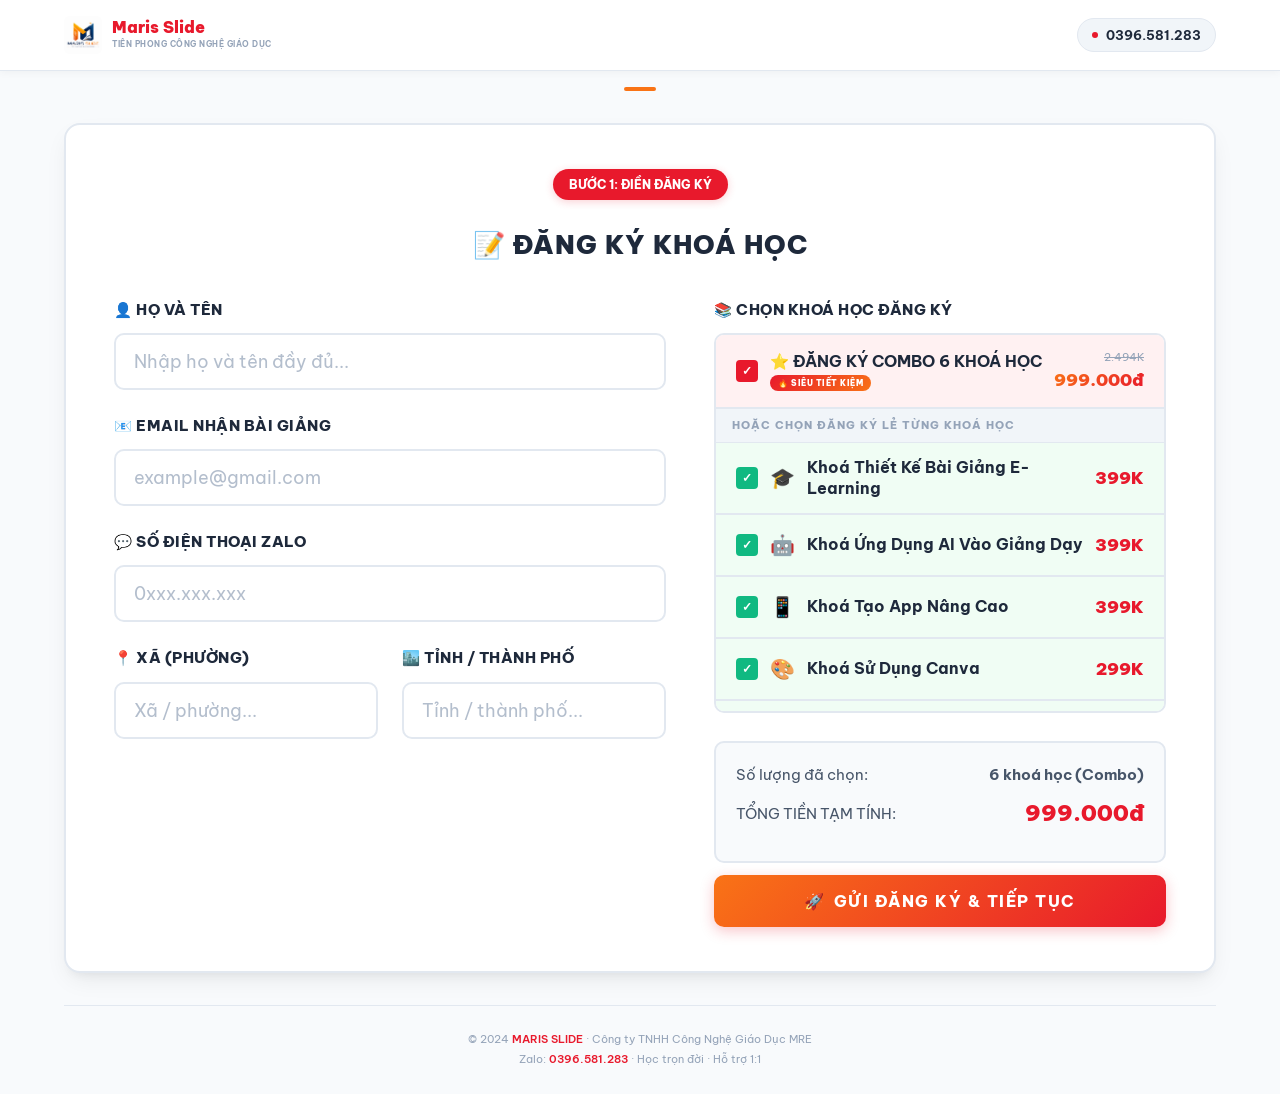
==== commit 888239f6: "Update dangky.html" ====
--- a/public/dangky.html
+++ b/public/dangky.html
@@ -781,7 +781,7 @@
     const GOOGLE_SCRIPT_URL = 'https://script.google.com/macros/s/AKfycbxfCRCO8-lU8p-flBTPR8gXcKhGfD4XxvcX9daP6tB6kIzfAfE_uPGzMHCq0he2P-Ma/exec';
 
     const COURSES = [
-      { id: 1, icon: '🎓', title: 'Khoá Thiết Kế Bài Giảng E-Learning', price: 299000, priceText: '299K', code: 'ELEAR' },
+      { id: 1, icon: '🎓', title: 'Khoá Thiết Kế Bài Giảng E-Learning', price: 399000, priceText: '399K', code: 'ELEAR' },
       { id: 2, icon: '🤖', title: 'Khoá Ứng Dụng AI Vào Giảng Dạy', price: 399000, priceText: '399K', code: 'AIVGD' },
       { id: 3, icon: '📱', title: 'Khoá Tạo App Nâng Cao', price: 399000, priceText: '399K', code: 'APPNC' },
       { id: 4, icon: '🎨', title: 'Khoá Sử Dụng Canva', price: 299000, priceText: '299K', code: 'CANVA' },
